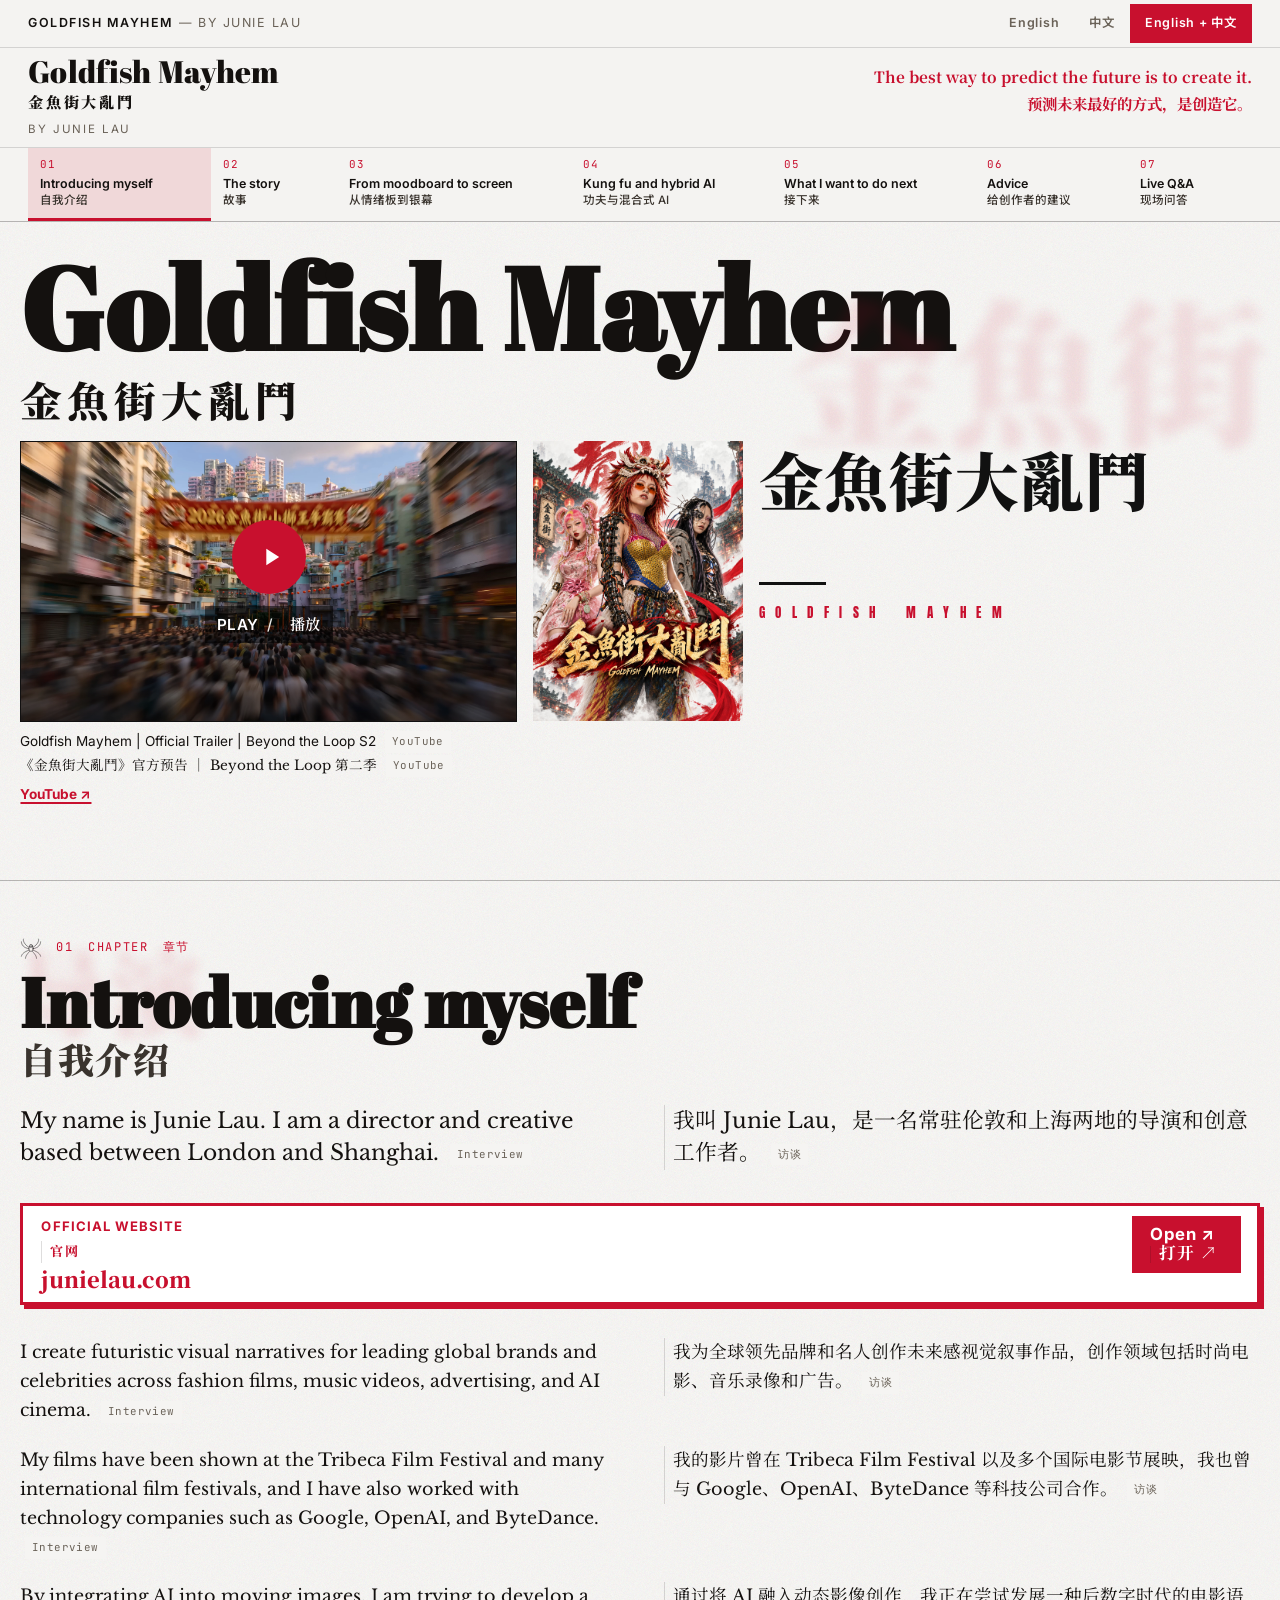
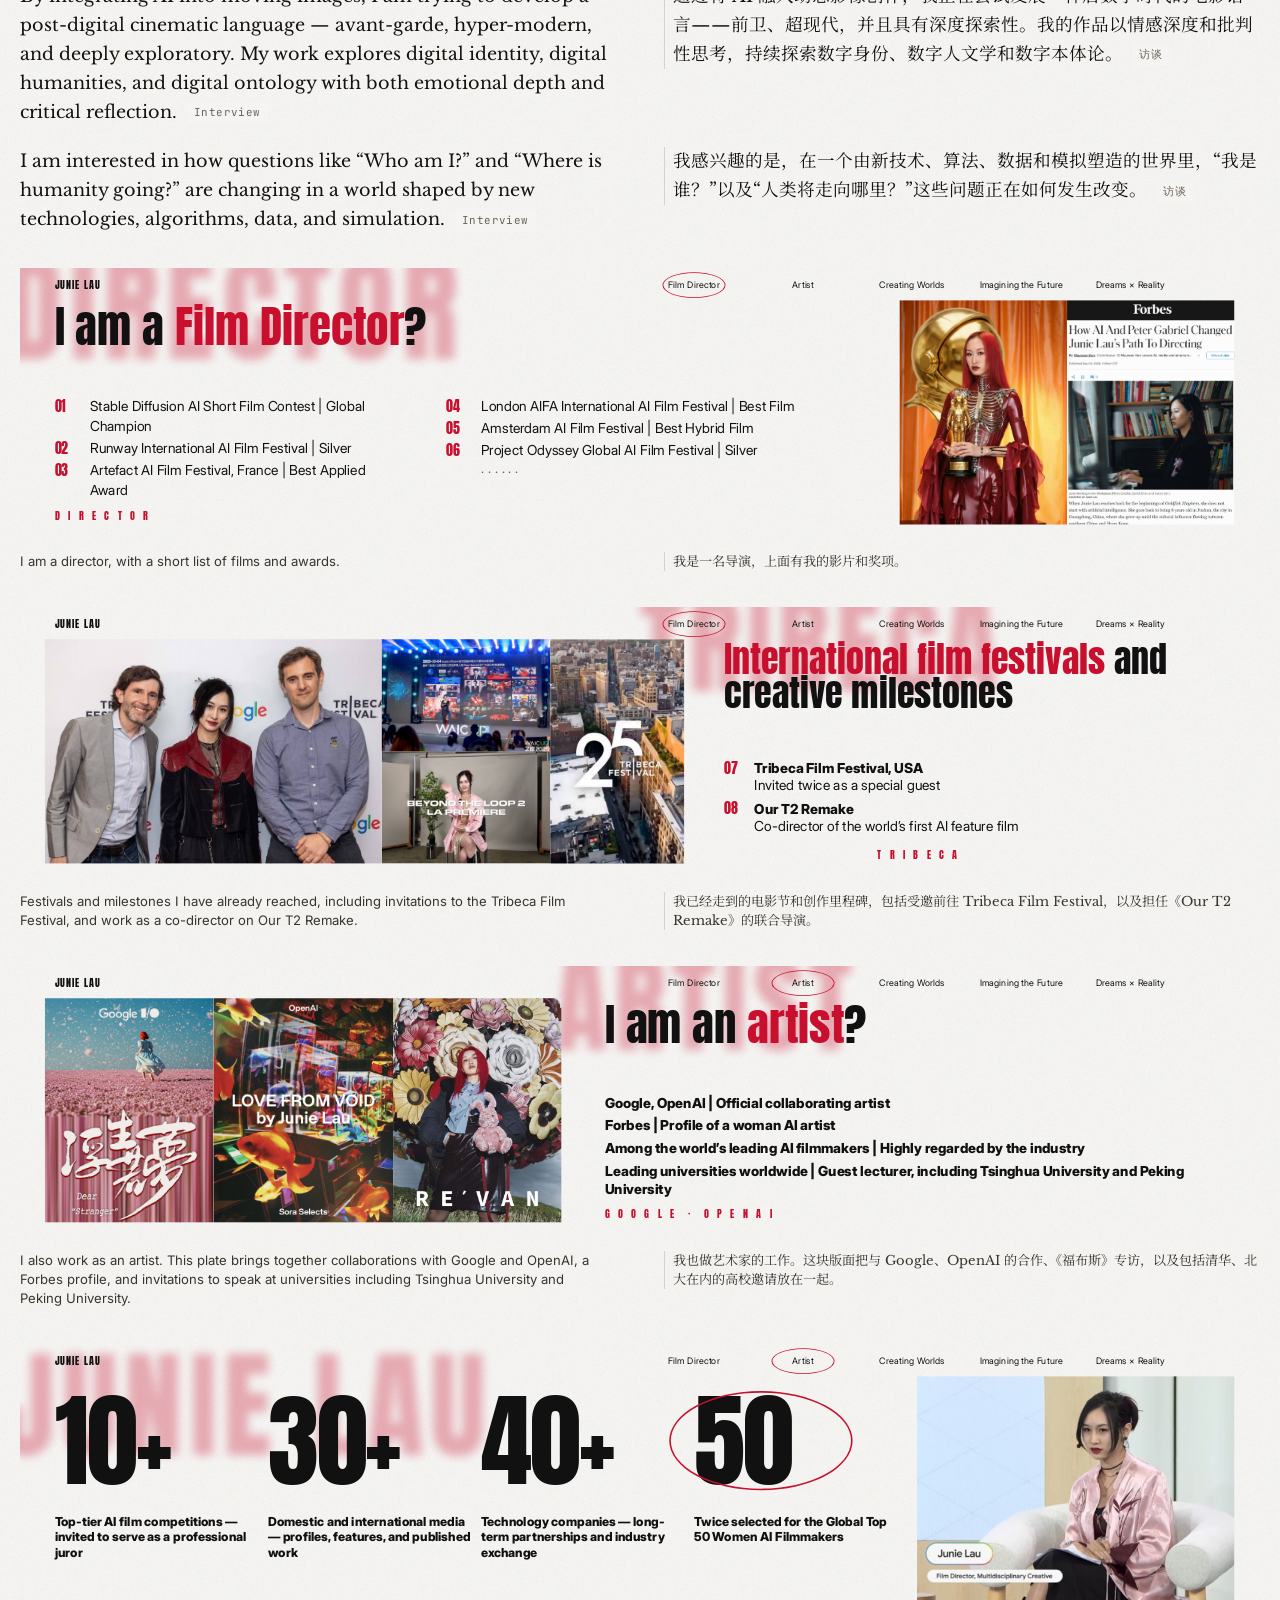
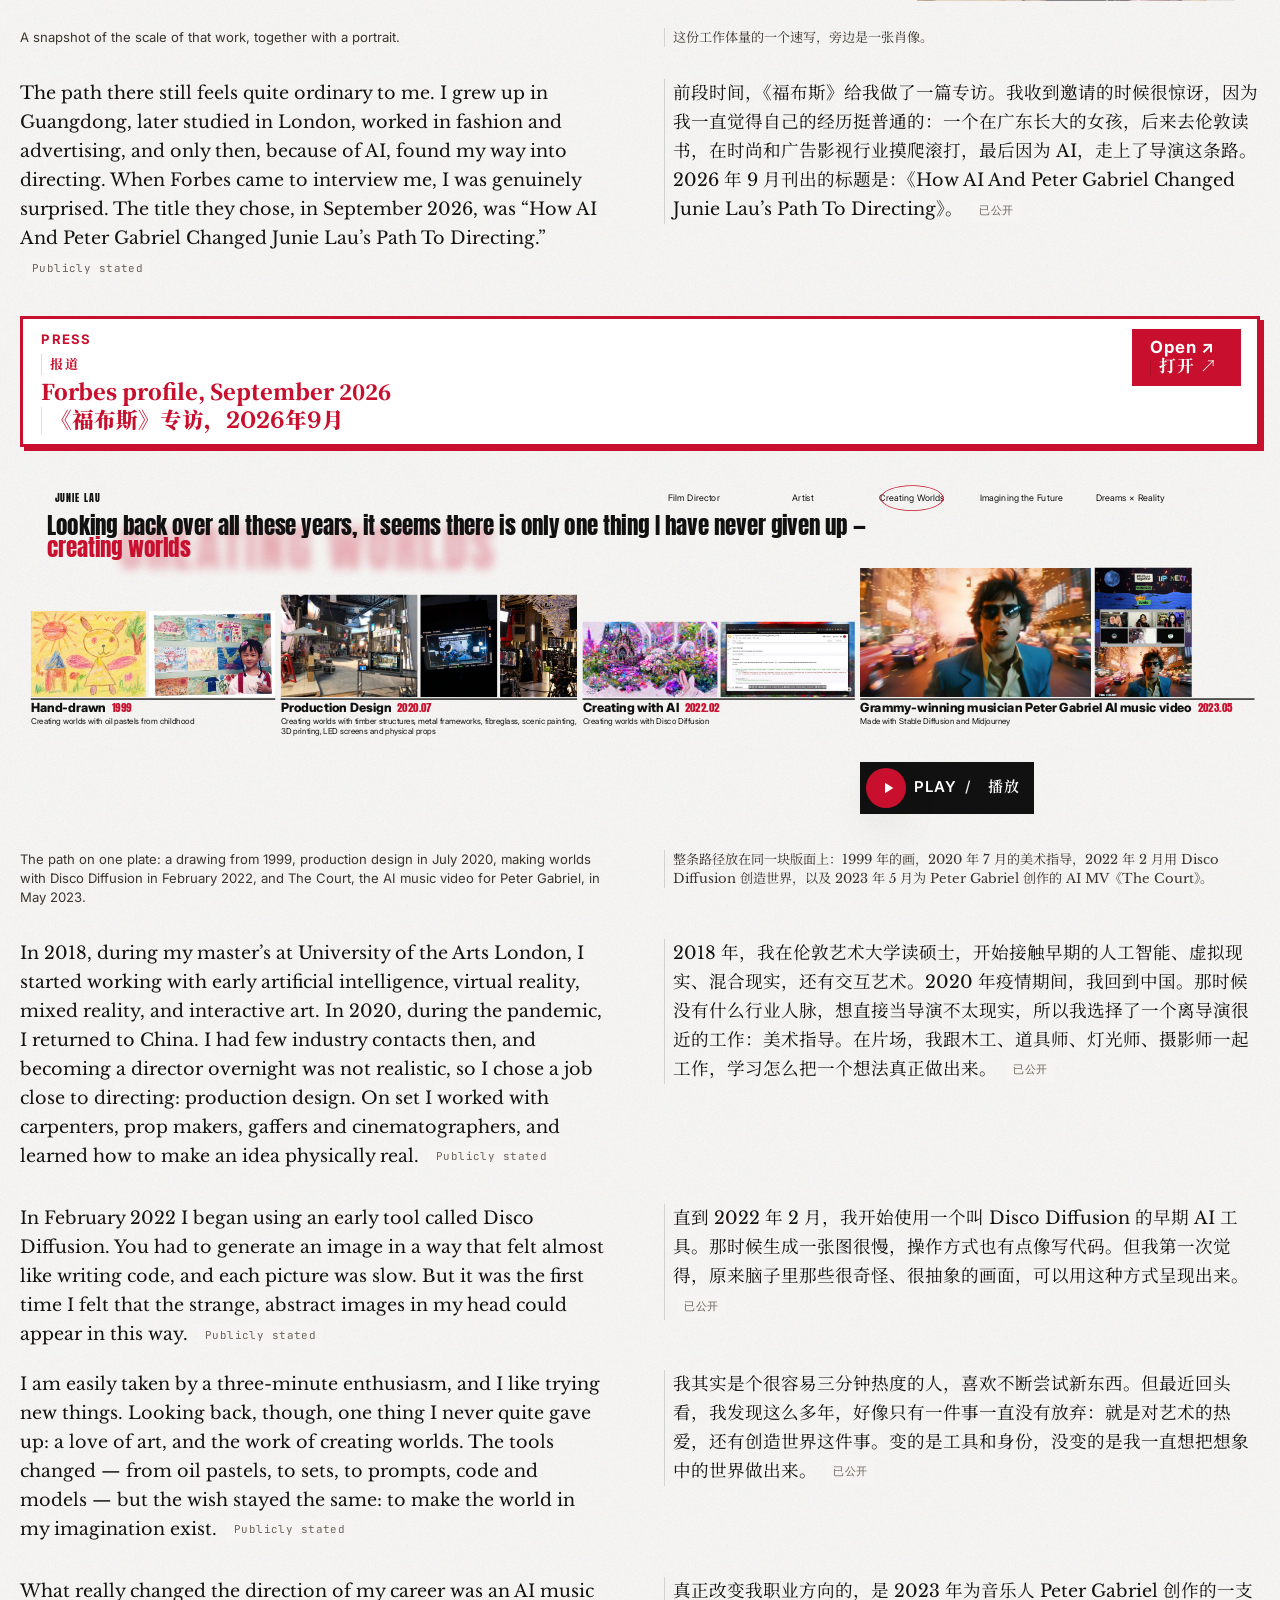
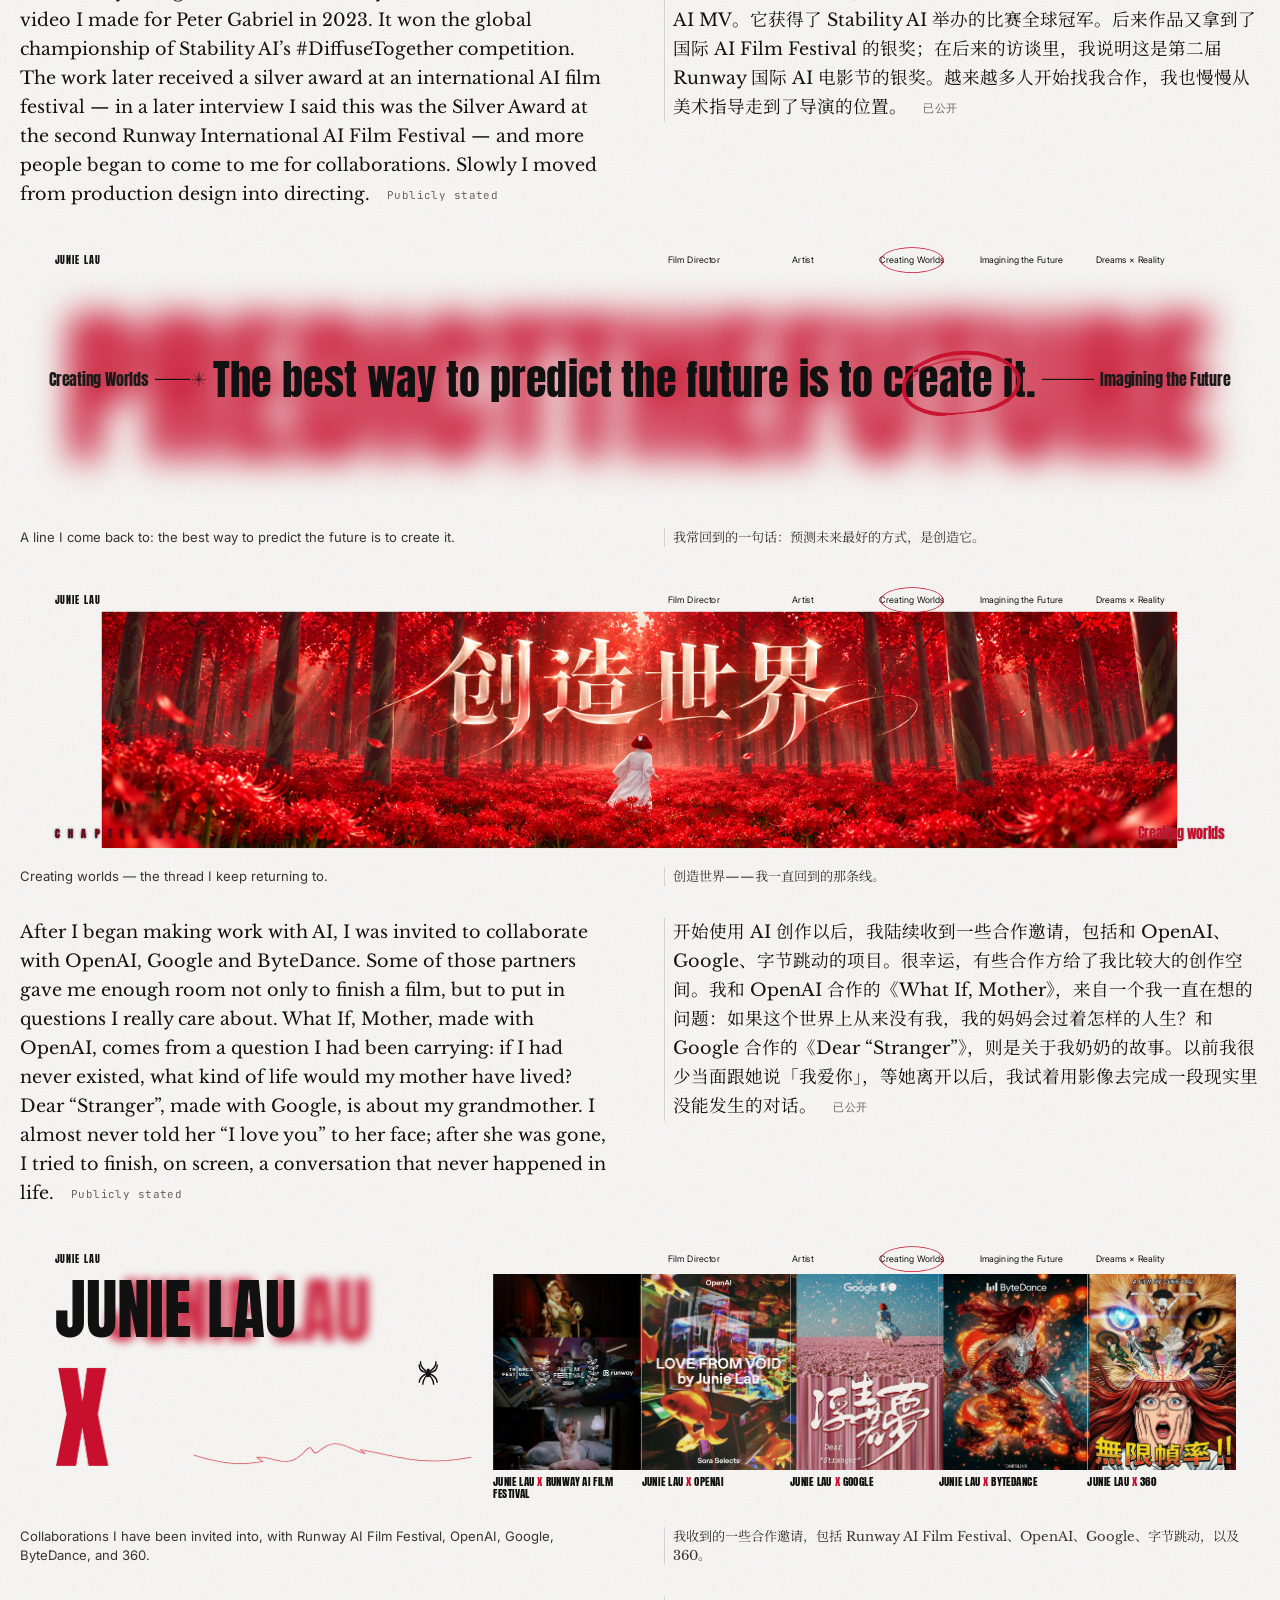
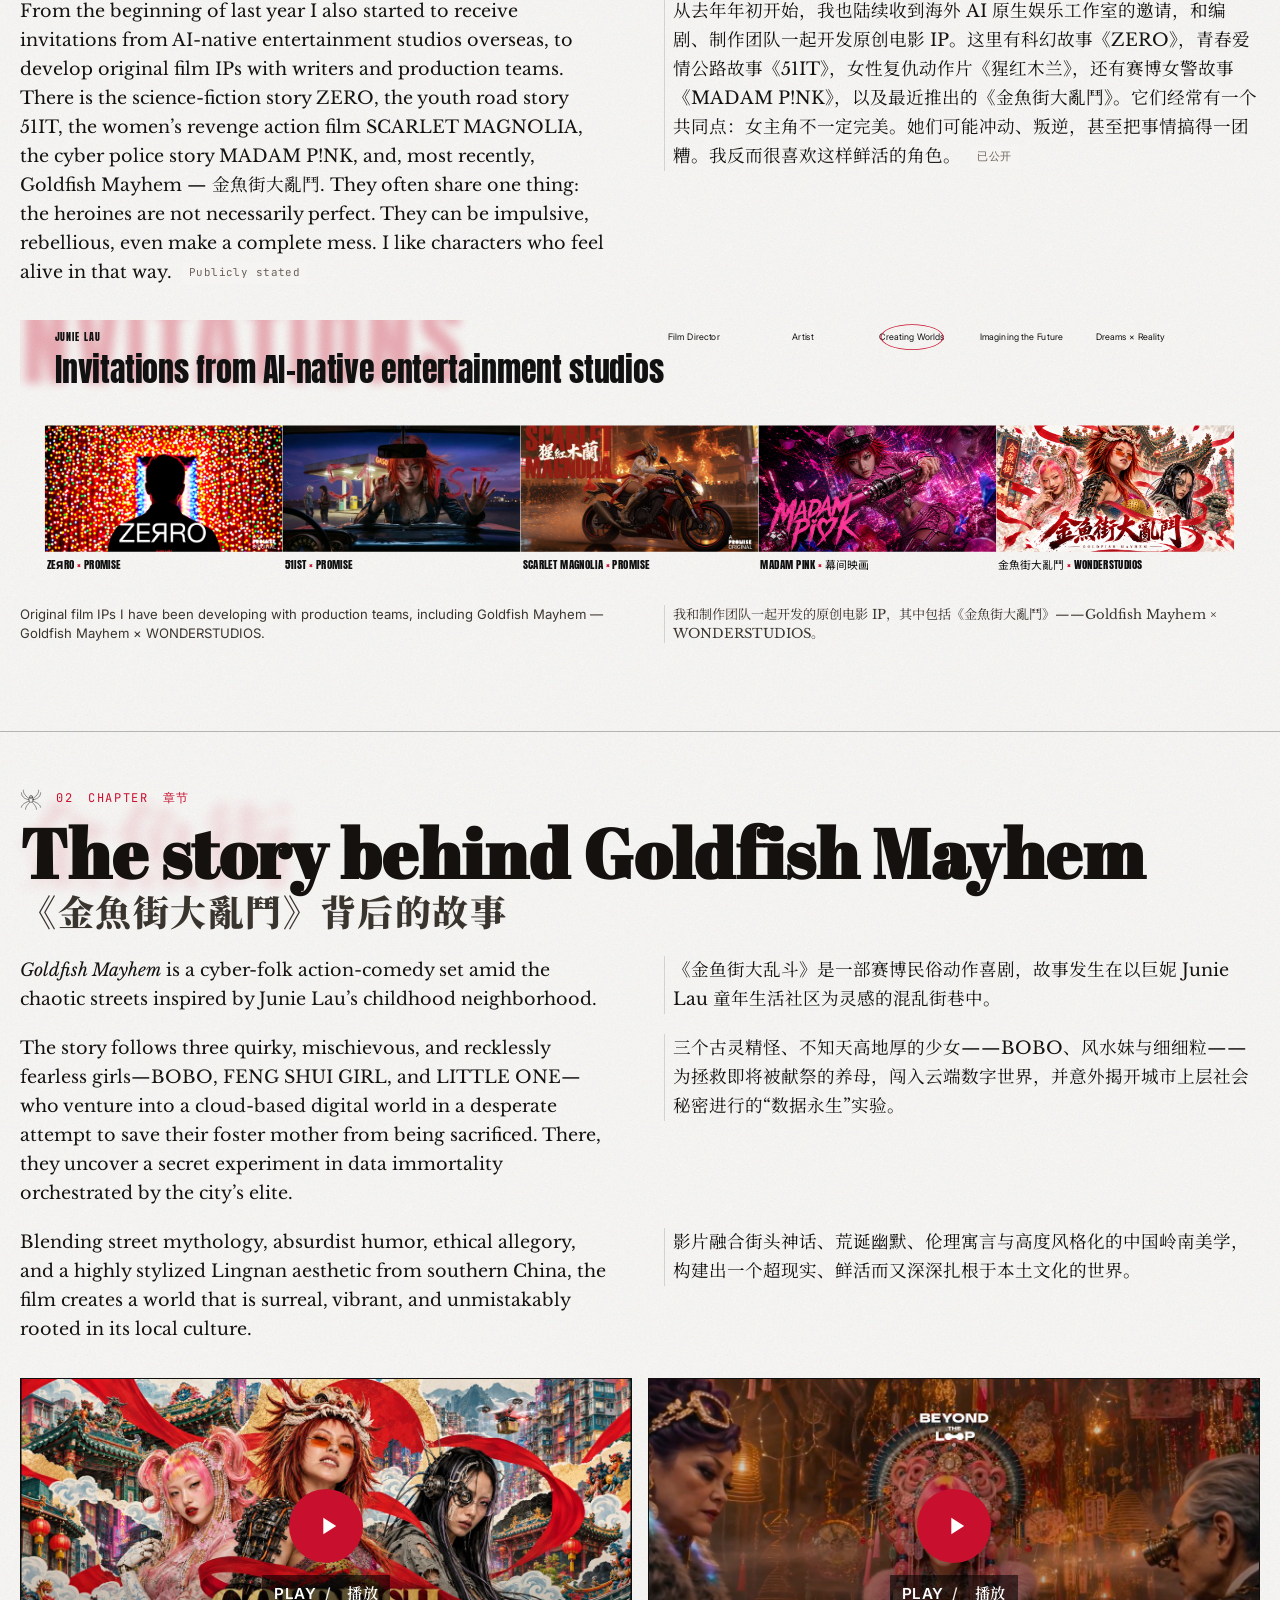
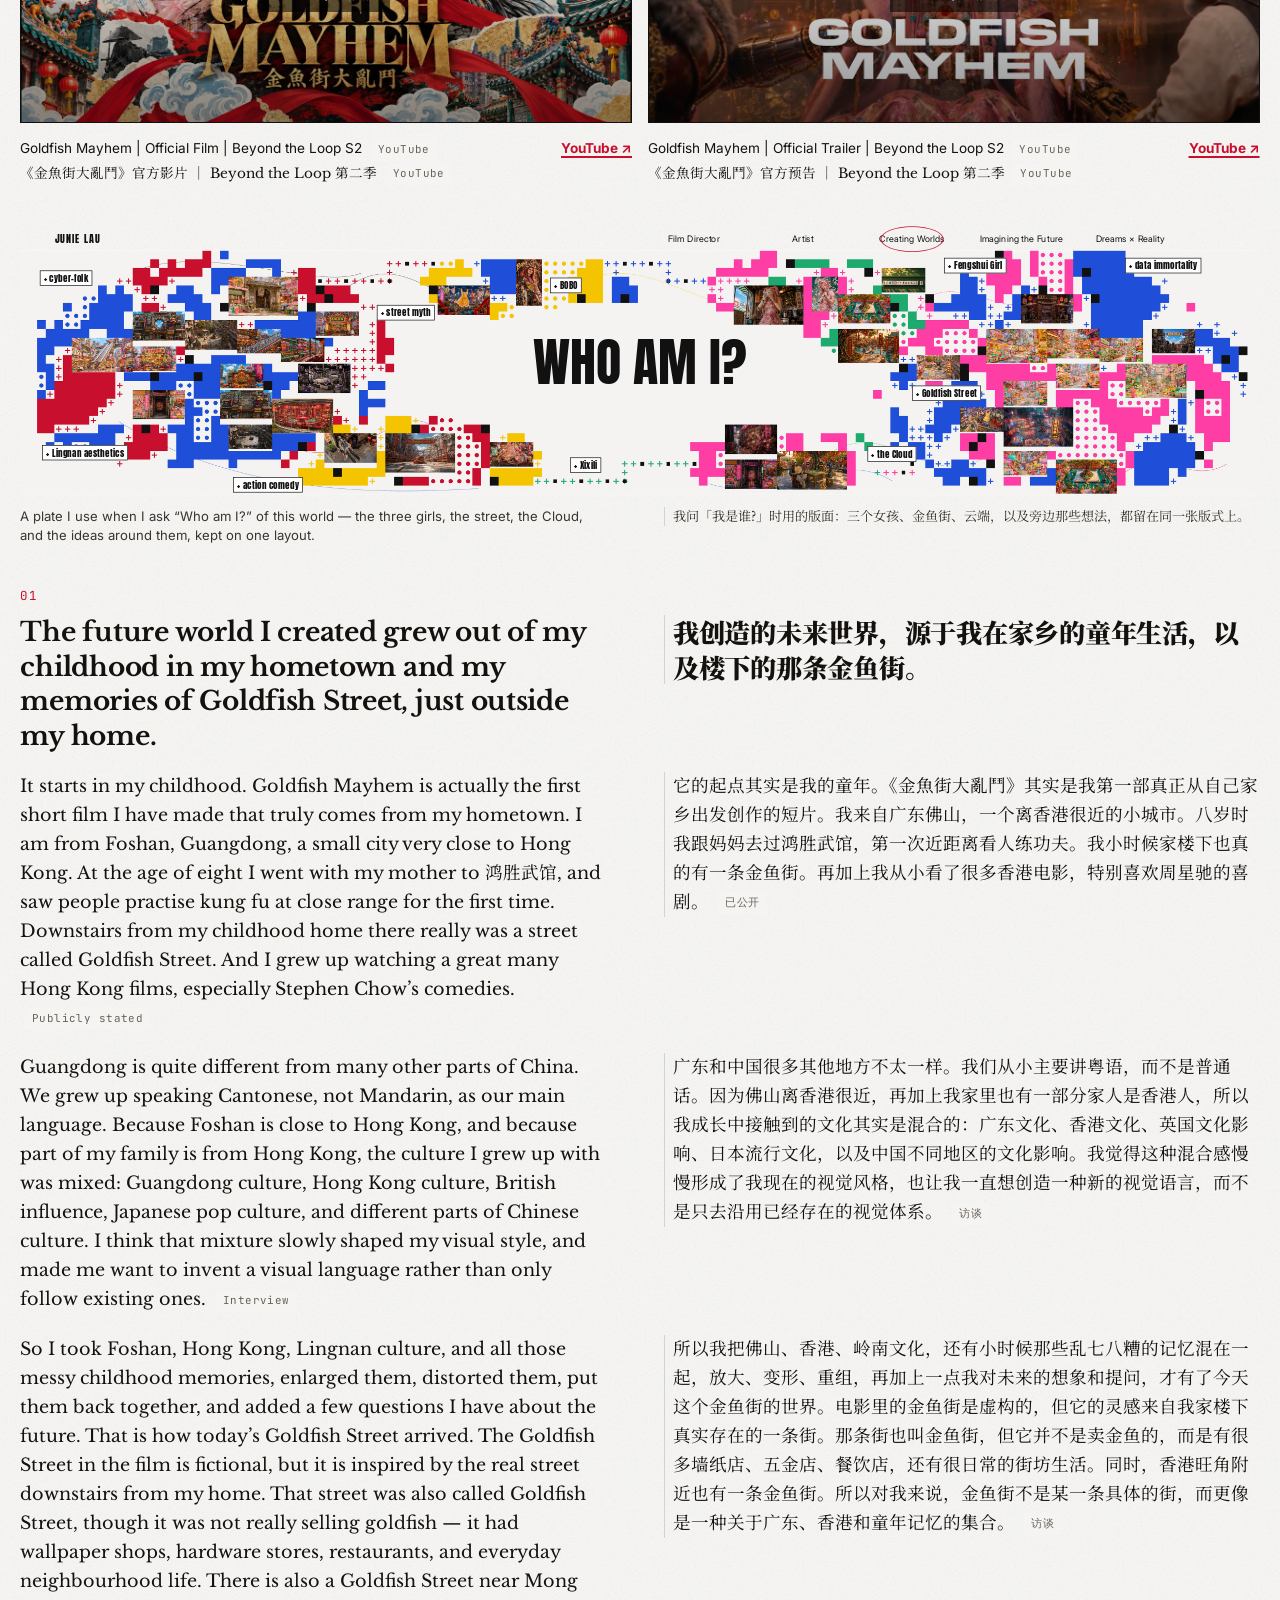
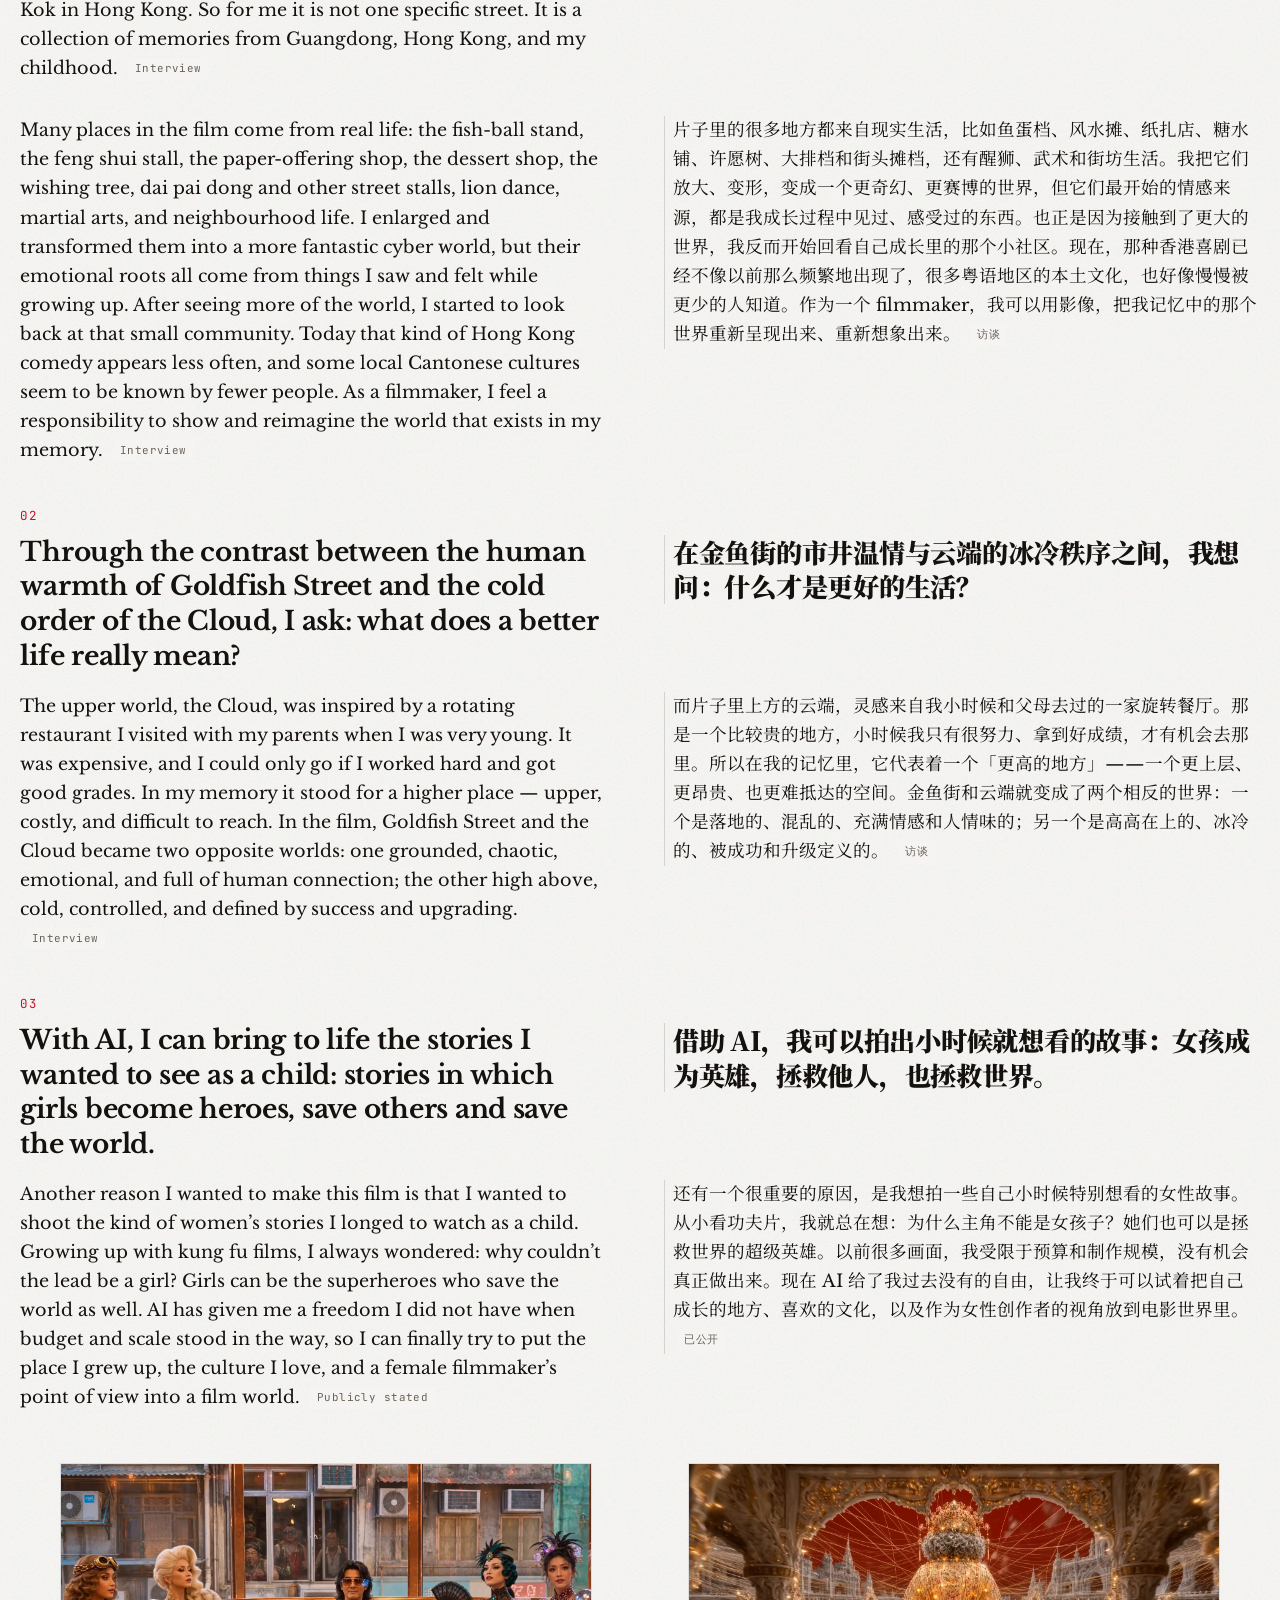
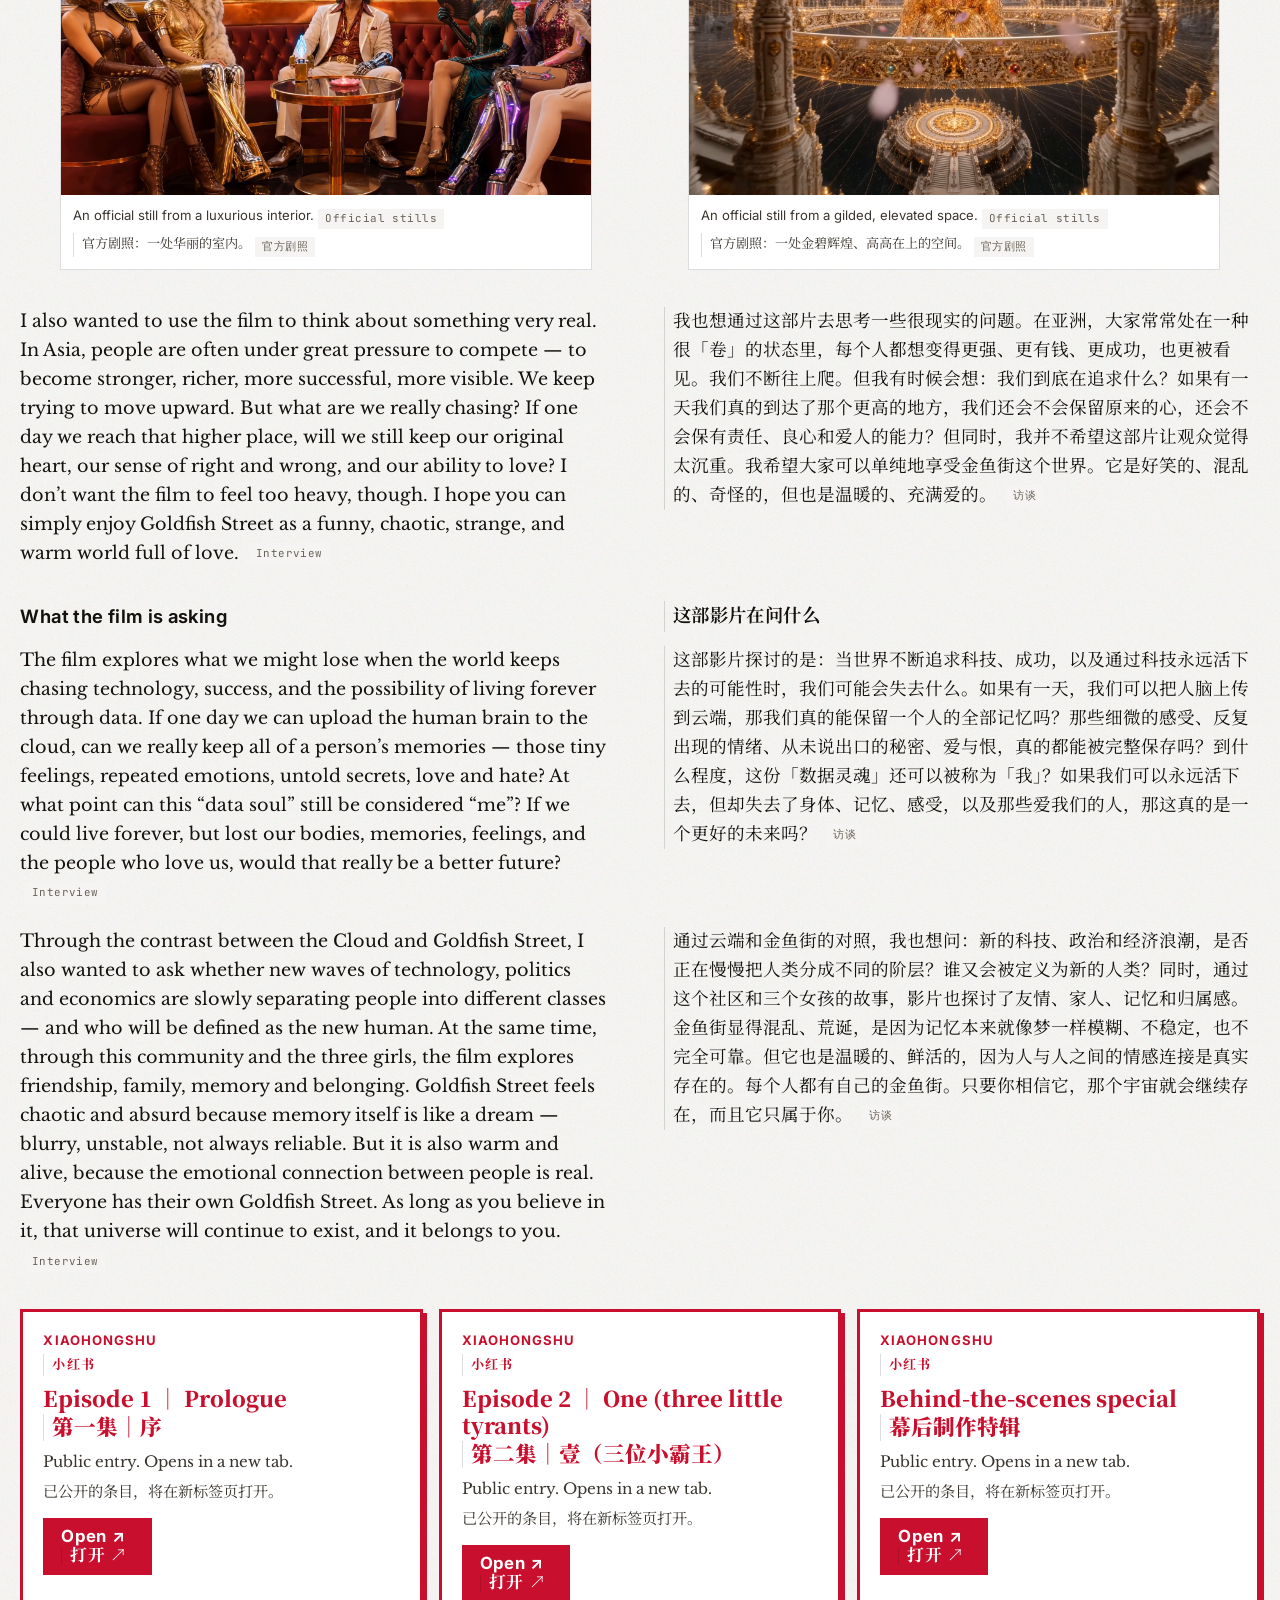
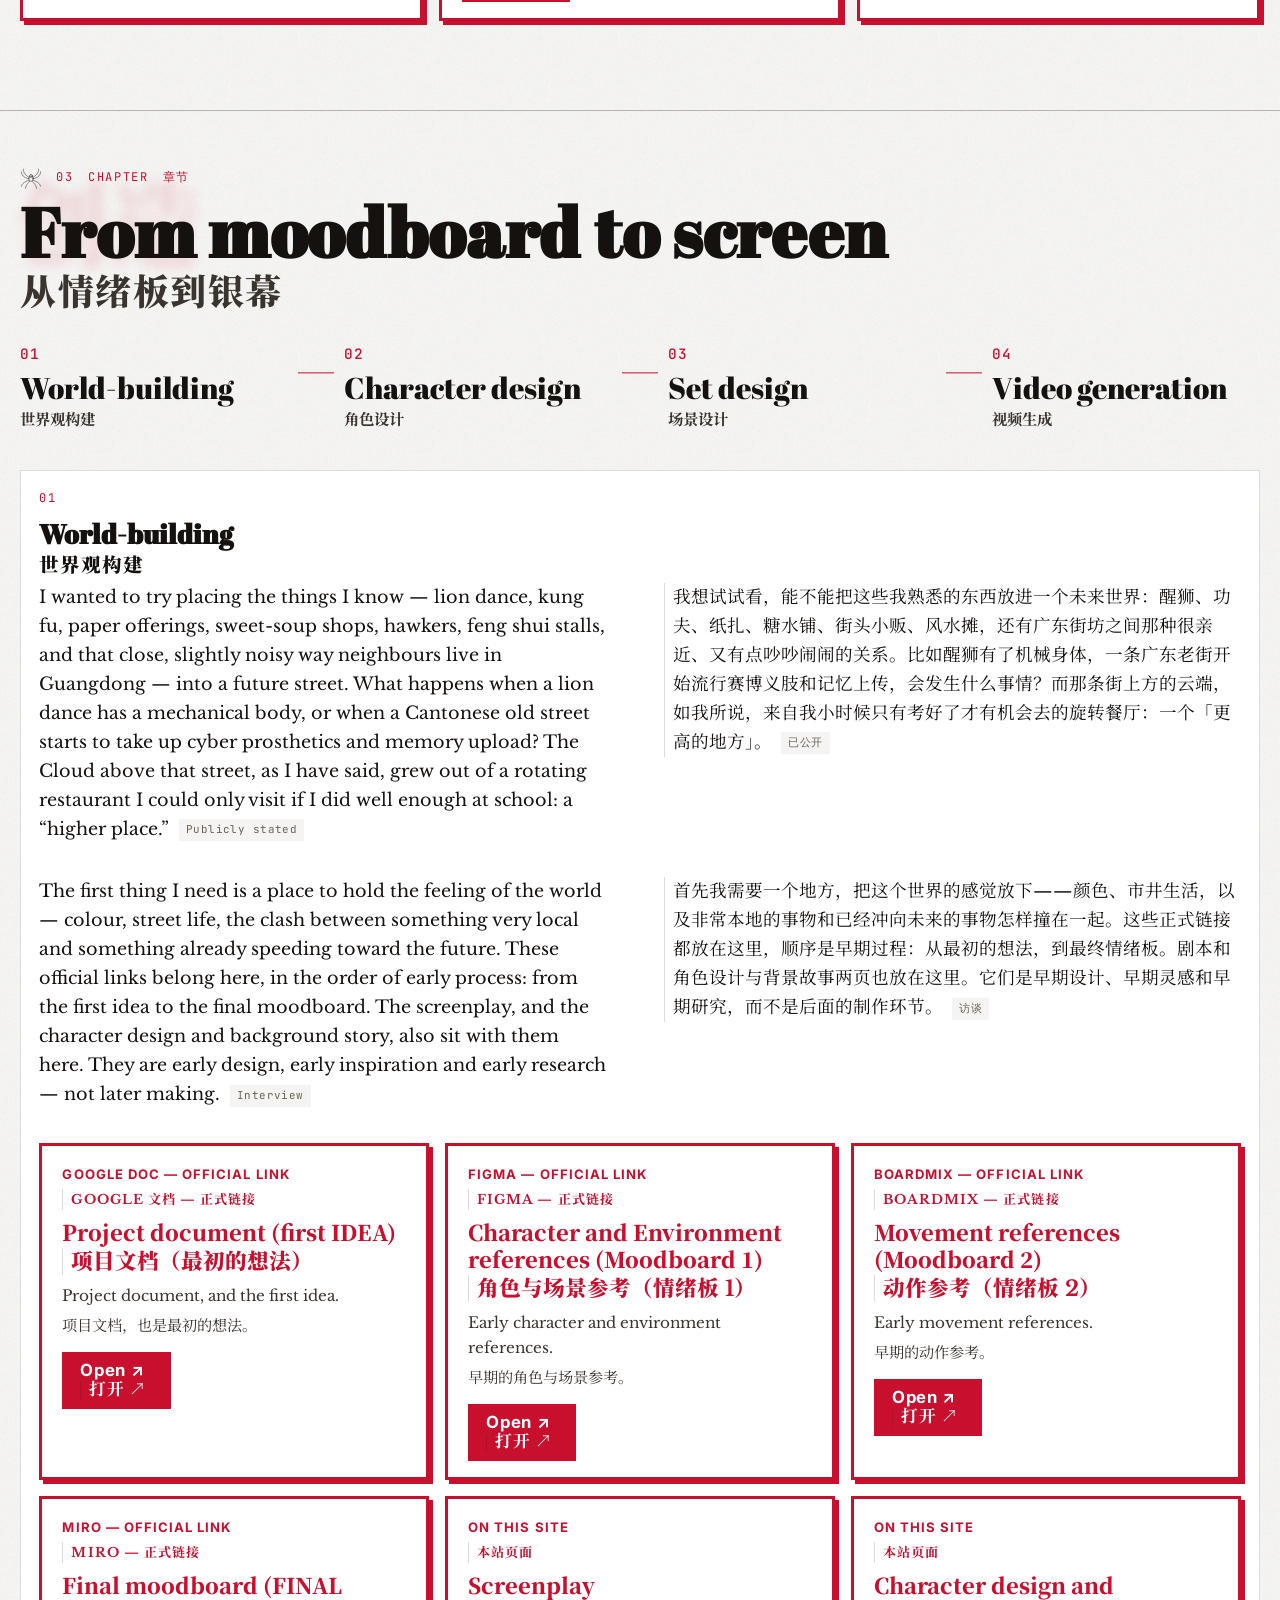
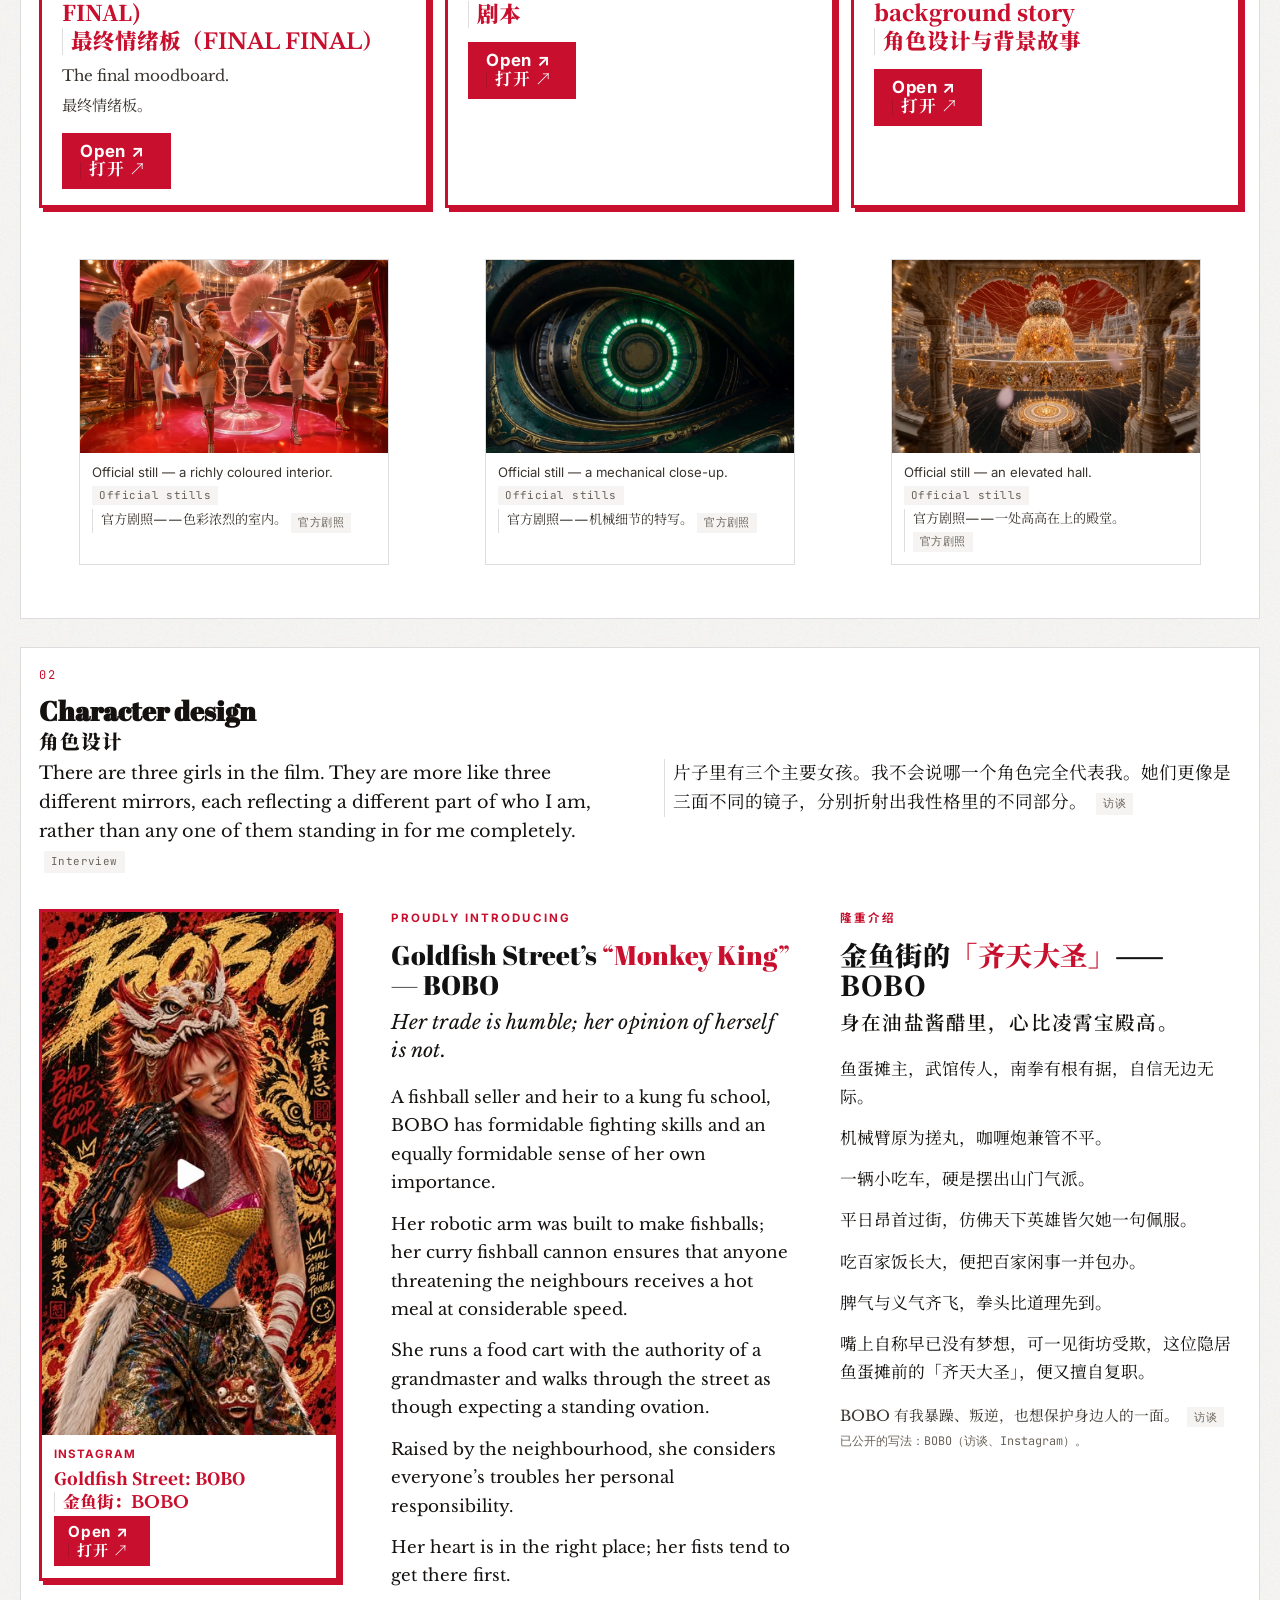
==== index.html @ 06c2b1a6 "Fix leftover character-sheet images that failed to display after the height cap. Co-authored-by: JUJ" ====
<!DOCTYPE html>
<html lang="en">
<head>
  <meta charset="utf-8">
  <meta name="viewport" content="width=device-width, initial-scale=1, viewport-fit=cover">
  <title>Goldfish Mayhem / 金魚街大亂鬥 — Junie Lau</title>
  <meta name="description" content="Junie Lau’s film Goldfish Mayhem / 金魚街大亂鬥 — introduction, story, making, and conversation.">
  <meta name="theme-color" content="#F4F3F1">
  <link rel="icon" href="data:image/svg+xml,%3Csvg xmlns='http://www.w3.org/2000/svg' viewBox='0 0 16 16'%3E%3Ccircle cx='8' cy='8' r='5' fill='%23C8102E'/%3E%3C/svg%3E">
  <link rel="preconnect" href="https://fonts.googleapis.com">
  <link rel="preconnect" href="https://fonts.gstatic.com" crossorigin>
  <link href="https://fonts.googleapis.com/css2?family=Abril+Fatface&family=Anton&family=Inter:wght@400;500;600;700;800;900&family=JetBrains+Mono:wght@400;500&family=Libre+Baskerville:ital,wght@0,400;0,700;1,400&family=Noto+Sans+SC:wght@400;500;700&family=Noto+Serif+SC:wght@400;600;700;900&display=swap" rel="stylesheet">
  <link rel="stylesheet" href="css/style.css?v=t647">
  <link rel="stylesheet" href="css/plates-06-07-09.css?v=t647">
</head>
<body data-lang="both">
  <a class="skip" href="#main">Skip to content / 跳到正文</a>
  <header class="top">
    <div class="langbar">
      <div class="credit"><b>Goldfish Mayhem</b> — by Junie Lau</div>
      <div class="lang-switch" role="toolbar" aria-label="Language / 语言"></div>
    </div>
    <div class="masthead">
      <a class="brand" href="#top">
        <span class="en-title">Goldfish Mayhem</span>
        <span class="zh-title zh">金魚街大亂鬥</span>
        <span class="by">by Junie Lau</span>
      </a>
      <div class="motto-mini"><span class="en"></span><span class="zh"></span></div>
    </div>
    <nav class="toc" aria-label="Chapters"></nav>
  </header>
  <main id="main"></main>
  <p class="foot-credit" id="foot-credit"></p>
  <div class="lb" aria-hidden="true" role="dialog" aria-label="Image viewer">
    <button class="x" type="button">Close ×</button>
    <button class="navbtn prev" type="button" aria-label="Previous">‹</button>
    <img alt="">
    <button class="navbtn next" type="button" aria-label="Next">›</button>
    <div class="cap"></div>
  </div>
  <script src="js/content.js?v=t647"></script>
  <script src="js/app.js?v=t647"></script>
</body>
</html>
---- css/style.css ----
/* Goldfish Mayhem livestream site — paper field, red #C8102E, Abril Fatface / Noto Serif SC / Libre Baskerville */
:root {
  --paper: #F4F3F1;
  --paper-2: #F5F4F2;
  --ink: #14110F;
  --ink-soft: #3A342E;
  --muted: #6A6258;
  --line: rgba(20, 17, 15, 0.14);
  --line-strong: rgba(20, 17, 15, 0.28);
  --red: #C8102E;
  --red-soft: rgba(200, 16, 46, 0.12);
  --cream-card: #FFFFFF;
  --display: "Abril Fatface", "Noto Serif SC", "Songti SC", serif;
  --serif: "Libre Baskerville", "Noto Serif SC", "Songti SC", Georgia, serif;
  --zh-display: "Noto Serif SC", "Songti SC", serif;
  --mono: "JetBrains Mono", ui-monospace, Menlo, monospace;
  --sans: Inter, "Noto Sans SC", system-ui, sans-serif;
  --display-plate: Anton, "Noto Serif SC", "Songti SC", sans-serif;
  --pad: clamp(16px, 2.2vw, 40px);
  --plate-gutter: clamp(16px, 1.6vw, 32px);
  --max: 1800px;
  --header-lang: 48px;
  --header-mast: 64px;
  --header-toc: 58px;
  --header: calc(var(--header-lang) + var(--header-mast) + var(--header-toc));
  --shadow: 0 18px 40px rgba(20, 17, 15, 0.08);
}

*, *::before, *::after { box-sizing: border-box; }
html { scroll-behavior: smooth; }
html, body { margin: 0; padding: 0; }
body {
  background-color: var(--paper);
  background-image: url("../assets/deco/paper-grain.png");
  background-size: 320px 320px;
  background-repeat: repeat;
  color: var(--ink);
  font-family: var(--serif);
  font-size: 1.15rem;
  line-height: 1.65;
  -webkit-font-smoothing: antialiased;
  text-rendering: optimizeLegibility;
}
img { max-width: 100%; height: auto; display: block; }
button, a { font: inherit; }
button { background: none; border: 0; color: inherit; cursor: pointer; }
a { color: inherit; }
a:hover { color: var(--red); }
:focus-visible { outline: 2px solid var(--red); outline-offset: 3px; }

.skip {
  position: absolute; left: -999px; top: 0;
  background: var(--red); color: #fff; padding: 8px 14px; z-index: 200;
}
.skip:focus { left: 12px; top: 12px; }

/* -------- header -------- */
.top {
  position: sticky; top: 0; z-index: 80;
  background: rgba(244, 243, 241, 0.96);
  backdrop-filter: saturate(1.1) blur(8px);
  border-bottom: 1px solid var(--line-strong);
}
.langbar {
  display: flex; align-items: center; justify-content: space-between;
  gap: 16px; min-height: var(--header-lang);
  padding: 0 var(--pad);
  border-bottom: 1px solid var(--line);
  font-family: var(--sans);
  font-size: 0.78rem;
  letter-spacing: 0.08em;
  text-transform: uppercase;
}
.langbar .credit { color: var(--muted); letter-spacing: 0.12em; white-space: nowrap; }
.langbar .credit b { color: var(--ink); font-weight: 600; }
.lang-switch { display: flex; gap: 0; }
.lang-switch button {
  font-family: var(--sans);
  font-size: 0.78rem;
  font-weight: 600;
  letter-spacing: 0.06em;
  text-transform: none;
  padding: 8px 14px;
  color: var(--muted);
  border: 1px solid transparent;
}
.lang-switch button[aria-pressed="true"] {
  color: #fff;
  background: var(--red);
  border-color: var(--red);
}
.masthead {
  display: flex; align-items: baseline; justify-content: space-between;
  gap: 20px; min-height: var(--header-mast);
  padding: 8px var(--pad);
}
.brand { display: flex; flex-direction: column; gap: 2px; text-decoration: none; }
.brand .en-title {
  font-family: var(--display);
  font-size: clamp(1.5rem, 2.4vw, 2.15rem);
  line-height: 1; letter-spacing: 0.01em;
}
.brand .zh-title {
  font-family: var(--zh-display); font-weight: 900;
  font-size: 0.95rem; letter-spacing: 0.18em;
}
.brand .by { font-family: var(--sans); font-size: 0.72rem; letter-spacing: 0.16em; text-transform: uppercase; color: var(--muted); margin-top: 4px; }
.motto-mini {
  font-family: var(--zh-display); font-weight: 700;
  font-size: clamp(0.85rem, 1.2vw, 1.05rem);
  color: var(--red);
  text-align: right;
  max-width: 42%;
}
.toc {
  display: flex; gap: 0; overflow-x: auto;
  min-height: var(--header-toc);
  padding: 0 var(--pad);
  border-top: 1px solid var(--line);
  scrollbar-width: thin;
}
.toc a {
  flex: 1 0 auto;
  display: flex; flex-direction: column; justify-content: center;
  gap: 2px;
  padding: 8px 12px 10px;
  text-decoration: none;
  border-bottom: 3px solid transparent;
  min-width: 7.5rem;
}
.toc a .num {
  font-family: var(--mono); font-size: 0.68rem; color: var(--red);
  letter-spacing: 0.08em;
}
.toc a .lab {
  font-family: var(--sans); font-size: 0.78rem; font-weight: 600;
  line-height: 1.25; white-space: nowrap;
}
.toc a:hover { background: var(--red-soft); }
.toc a.is-current {
  border-bottom-color: var(--red);
  background: var(--red-soft);
}
[data-lang="en"] .zh, [data-lang="zh"] .en { display: none !important; }
[data-lang="both"] .masthead .brand .zh-title { display: block; }
[data-lang="both"] .toc a .lab.zh { display: block; font-weight: 500; color: var(--ink-soft); font-size: 0.72rem; white-space: normal; }

/* -------- layout -------- */
main { padding: 0 0 16px; }
.hero, .chapter, .sources-wrap, .end-band {
  width: 100%;
  max-width: none;
  margin: 0;
  padding: 56px var(--plate-gutter);
  box-sizing: border-box;
}
.hero > .hero-title,
.hero > .hero-lead,
.hero > .hero-note,
.hero > .pair,
.hero > .mod:not(.plate-stack),
.chapter > .chapter-kicker,
.chapter > .chapter-title,
.chapter > .mod:not(.plate-stack),
.chapter > .chap-nav,
.sources-wrap > *,
.end-band > * {
  width: min(var(--max), 100%);
  margin-left: auto;
  margin-right: auto;
}
.chapter { border-top: 1px solid var(--line-strong); position: relative; }
.chapter-kicker {
  display: flex; align-items: center; gap: 14px;
  font-family: var(--mono); font-size: 0.75rem; letter-spacing: 0.14em;
  text-transform: uppercase; color: var(--red); margin-bottom: 10px;
}
.chapter-kicker .spider { width: 22px; height: 22px; }
.chapter-title {
  position: relative;
  font-family: var(--display);
  font-size: clamp(2.2rem, 5.4vw, 4.4rem);
  line-height: 0.95;
  letter-spacing: 0.01em;
  margin: 0 0 28px;
  max-width: 18ch;
}
[data-lang="zh"] .chapter-title,
[data-lang="both"] .chapter-title .zh {
  font-family: var(--zh-display); font-weight: 900;
}
[data-lang="both"] .chapter-title {
  display: flex; flex-direction: column; gap: 8px; max-width: none;
}
[data-lang="both"] .chapter-title .zh {
  font-size: 0.52em; letter-spacing: 0.04em; color: var(--ink-soft);
}
.ghost {
  position: absolute; left: -0.06em; top: -0.25em;
  font-family: var(--zh-display); font-weight: 900;
  font-size: 1.35em; color: var(--red);
  opacity: 0.12; filter: blur(6px);
  pointer-events: none; user-select: none;
  white-space: nowrap; z-index: 0;
}
.chapter-title .t { position: relative; z-index: 1; }

.lede { font-size: clamp(1.2rem, 1.7vw, 1.5rem); line-height: 1.5; margin: 0 0 1.4em; }
.para { margin: 0 0 1.15em; }
.para:last-child { margin-bottom: 0; }

/* bilingual modules */
.mod { margin: 0 0 2.1rem; }
[data-lang="both"] .pair {
  display: grid;
  grid-template-columns: 1fr 1fr;
  gap: 28px 48px;
  align-items: start;
}
[data-lang="both"] .pair .en { padding-right: 8px; }
[data-lang="both"] .pair .zh {
  padding-left: 8px;
  border-left: 1px solid var(--line);
  font-family: var(--serif);
}
@media (max-width: 1099px) {
  [data-lang="both"] .pair { grid-template-columns: 1fr; gap: 10px; }
  [data-lang="both"] .pair .zh { padding-left: 0; border-left: 0; padding-top: 6px; }
}

.src {
  display: inline-block;
  font-family: var(--mono);
  font-size: 0.68rem;
  letter-spacing: 0.04em;
  color: var(--muted);
  background: var(--paper-2);
  padding: 2px 7px;
  margin: 0 0 0 0.4em;
  vertical-align: middle;
  white-space: nowrap;
}

/* callouts */
.callout {
  border: 1px solid var(--line-strong);
  background: var(--cream-card);
  padding: 16px 18px;
  margin: 0 0 1.6rem;
}
.callout.gap { border-left: 4px solid var(--muted); }
.callout.editorial { border-left: 4px solid #8A7040; }
.callout.conflict { border-left: 4px solid var(--red); }
.callout.idea { border-left: 4px solid var(--red); }
.callout .k {
  font-family: var(--mono); font-size: 0.72rem; letter-spacing: 0.1em;
  text-transform: uppercase; color: var(--red); margin-bottom: 6px;
}
.callout p { margin: 0 0 0.6em; }
.callout p:last-child { margin: 0; }

/* media */
.media-grid, .still-grid, .link-grid, .video-grid, .name-grid, .tip-grid {
  display: grid; gap: 16px; margin: 0 0 1.2rem;
}
.media-grid.cols-2, .still-grid, .video-grid { grid-template-columns: repeat(auto-fit, minmax(260px, 1fr)); }
.media-grid.cols-3 { grid-template-columns: repeat(auto-fit, minmax(200px, 1fr)); }
.media-grid.cols-4 { grid-template-columns: repeat(auto-fit, minmax(160px, 1fr)); }
.media-grid.hero-pair { grid-template-columns: 1.15fr 0.85fr; }
@media (max-width: 800px) {
  .media-grid.hero-pair { grid-template-columns: 1fr; }
}

.fig {
  background: var(--cream-card);
  border: 1px solid var(--line);
  cursor: zoom-in;
}
.fig img { width: 100%; aspect-ratio: 16/10; object-fit: cover; background: #ddd; }
.fig.portrait img { aspect-ratio: 3/4; object-fit: cover; }
.fig.contain img { object-fit: contain; background: #111; aspect-ratio: 16/10; }
.fig.natural img {
  width: 100%;
  height: auto;
  aspect-ratio: auto;
  object-fit: contain;
  object-position: center center;
  background: var(--cream-card);
}
.fig.modest {
  width: 64%;
  max-width: 64%;
  margin-left: auto;
  margin-right: auto;
  justify-self: center;
}
.fig.height-sheet {
  width: 100%;
  max-width: 1320px;
  margin-left: auto;
  margin-right: auto;
}
.media-grid.cols-1 { grid-template-columns: 1fr; }
.fig figcaption {
  font-family: var(--sans);
  font-size: 0.82rem;
  line-height: 1.45;
  color: var(--ink-soft);
  padding: 10px 12px 12px;
}
.fig figcaption .src { margin-left: 0; display: inline-block; margin-top: 4px; }

/* video click-to-play */
.player {
  position: relative;
  background: #111;
  border: 1px solid var(--line-strong);
  margin: 0 0 0.4rem;
}
.player img { width: 100%; aspect-ratio: 16/9; object-fit: cover; display: block; }
.player iframe { width: 100%; aspect-ratio: 16/9; display: block; border: 0; background: #000; }
.playbtn {
  position: absolute; inset: 0;
  display: flex; flex-direction: column; align-items: center; justify-content: center;
  gap: 12px;
  background: linear-gradient(180deg, transparent 40%, rgba(0,0,0,0.45));
  color: #fff;
  text-decoration: none;
}
.playbtn:hover { color: #fff; }
.playbtn .tri {
  width: 74px; height: 74px; border-radius: 50%;
  background: var(--red); color: #fff;
  display: grid; place-items: center;
  box-shadow: var(--shadow);
}
.playbtn .tri svg { width: 28px; height: 28px; margin-left: 4px; fill: #fff; }
.playbtn .plab {
  font-family: var(--sans); font-weight: 600; font-size: 0.95rem;
  letter-spacing: 0.04em; text-transform: uppercase;
  background: rgba(0,0,0,0.55); padding: 6px 12px;
}
.player-meta {
  display: flex; justify-content: space-between; gap: 12px; flex-wrap: wrap;
  font-family: var(--sans); font-size: 0.85rem;
  padding: 8px 0 18px;
}
.player-meta a { color: var(--red); font-weight: 600; text-decoration: none; }
.player-meta a:hover { text-decoration: underline; }

[data-lang="both"] .playbtn .plab .pair {
  display: flex;
  flex-direction: row;
  gap: 8px;
  align-items: baseline;
  grid-template-columns: none;
}
[data-lang="both"] .playbtn .plab .pair .zh {
  border: 0;
  padding: 0;
}
[data-lang="both"] .playbtn .plab .en::after {
  content: "/";
  margin-left: 8px;
  font-weight: 500;
  opacity: 0.9;
}

/* Narrow video captions: stack EN above ZH so titles do not collide */
[data-lang="both"] .player-meta .pair {
  display: flex;
  flex-direction: column;
  gap: 2px;
  grid-template-columns: none;
}
[data-lang="both"] .player-meta .pair .zh {
  border-left: 0;
  padding-left: 0;
}
.hero-trailer .player-meta {
  flex-direction: column;
  align-items: flex-start;
  gap: 6px;
}


/* links — high-contrast, livestream-clickable */
.link-card {
  display: flex;
  flex-direction: column;
  border: 3px solid var(--red);
  background: #fff;
  padding: 18px 20px 16px;
  text-decoration: none;
  min-height: 100%;
  box-shadow: 4px 4px 0 var(--red);
  color: var(--ink);
}
.link-card:hover,
.link-card:focus-visible {
  background: var(--red);
  color: #fff;
  outline: none;
}
.link-card .k {
  font-family: var(--sans);
  font-weight: 700;
  font-size: 0.82rem;
  letter-spacing: 0.08em;
  text-transform: uppercase;
  color: var(--red);
  margin-bottom: 8px;
}
.link-card .t {
  font-family: var(--zh-display);
  font-weight: 900;
  font-size: 1.35rem;
  line-height: 1.25;
  color: var(--red);
}
.link-card .d { font-size: 0.95rem; color: var(--ink-soft); margin-top: 8px; }
.link-card .go {
  display: inline-flex;
  align-self: flex-start;
  margin-top: 14px;
  background: var(--red);
  color: #fff;
  font-family: var(--sans);
  font-weight: 700;
  font-size: 1.05rem;
  letter-spacing: 0.04em;
  padding: 10px 18px;
  line-height: 1;
}
[data-lang="both"] .link-card .go .pair {
  display: flex;
  flex-direction: row;
  gap: 10px;
  align-items: baseline;
  grid-template-columns: none;
}
.link-card:hover .k,
.link-card:hover .t,
.link-card:focus-visible .k,
.link-card:focus-visible .t { color: #fff; }
.link-card:hover .d,
.link-card:focus-visible .d { color: rgba(255,255,255,0.88); }
.link-card:hover .go,
.link-card:focus-visible .go {
  background: #fff;
  color: var(--red);
}
.player-meta a,
.sources-wrap a[href^="http"] {
  color: var(--red);
  font-weight: 700;
  text-decoration: underline;
  text-underline-offset: 3px;
  text-decoration-thickness: 2px;
}
.link-grid { grid-template-columns: repeat(auto-fit, minmax(260px, 1fr)); }
.link-grid.solo {
  width: 100%;
  max-width: none;
  grid-template-columns: minmax(0, 1fr);
}
.link-grid.solo .link-card {
  flex-direction: row;
  align-items: center;
  justify-content: space-between;
  gap: 20px;
  padding: 10px 16px 10px 18px;
  min-height: 0;
}
.link-grid.solo .link-card .link-card-copy { min-width: 0; }
.link-grid.solo .link-card .k { margin-bottom: 2px; }
.link-grid.solo .link-card .d { margin-top: 2px; }
.link-grid.solo .link-card .go { margin-top: 0; flex: 0 0 auto; }

/* names / process / tips */
.name-card, .step, .tip, .live-slot {
  border: 1px solid var(--line);
  background: var(--cream-card);
  padding: 18px 18px 16px;
}
.name-grid { grid-template-columns: repeat(auto-fit, minmax(220px, 1fr)); }
.name-card h3, .step h3, .tip h3 {
  font-family: var(--display);
  font-size: 1.7rem; line-height: 1.1; margin: 0 0 8px;
}
[data-lang="zh"] .name-card h3,
[data-lang="both"] .name-card h3 .zh,
[data-lang="zh"] .step h3,
[data-lang="both"] .step h3 .zh { font-family: var(--zh-display); font-weight: 900; }
.variants {
  font-family: var(--mono); font-size: 0.75rem; color: var(--muted);
  margin-bottom: 10px;
}
.subh {
  font-family: var(--sans); font-weight: 700;
  font-size: 1.05rem; margin: 0 0 10px;
  letter-spacing: 0.02em;
}
.process { display: grid; gap: 28px; }

/* details */
details.fold {
  border: 1px solid var(--line-strong);
  background: var(--cream-card);
  margin: 0 0 1.6rem;
}
details.fold > summary {
  cursor: pointer;
  list-style: none;
  padding: 14px 18px;
  font-family: var(--sans); font-weight: 600;
  display: flex; justify-content: space-between; gap: 12px; align-items: baseline;
}
details.fold > summary::-webkit-details-marker { display: none; }
details.fold > summary::after {
  content: "+";
  font-family: var(--mono); color: var(--red); font-size: 1.2rem;
}
details.fold[open] > summary::after { content: "–"; }
details.fold .fold-body { padding: 0 18px 18px; border-top: 1px solid var(--line); }

/* compare / conflict boxes */
.compare {
  display: grid; grid-template-columns: 1fr 1fr; gap: 16px;
  margin: 0 0 1.6rem;
}
@media (max-width: 800px) { .compare { grid-template-columns: 1fr; } }
.compare article {
  border: 1px solid var(--line-strong);
  background: var(--cream-card);
  padding: 16px 18px;
}
.compare .k { font-family: var(--mono); font-size: 0.7rem; letter-spacing: 0.08em; text-transform: uppercase; color: var(--red); margin-bottom: 8px; }

/* chapter nav */
.chap-nav {
  display: flex; justify-content: space-between; gap: 12px;
  margin-top: 36px; padding-top: 22px;
  border-top: 1px solid var(--line);
}
.chap-nav a {
  font-family: var(--sans); font-weight: 600;
  text-decoration: none;
  border: 1px solid var(--line-strong);
  padding: 12px 16px;
  min-width: min(46%, 280px);
}
.chap-nav a:hover { border-color: var(--red); color: var(--red); }
.chap-nav a.next { text-align: right; margin-left: auto; }
.chap-nav .dir {
  display: block; font-family: var(--mono); font-size: 0.7rem;
  letter-spacing: 0.1em; text-transform: uppercase; color: var(--muted);
  margin-bottom: 4px;
}

/* hero */
.hero { padding-top: 36px; padding-bottom: 24px; }
.hero-title {
  position: relative;
  margin: 0 0 8px;
}
.hero-title h1 {
  font-family: var(--display);
  font-size: clamp(3rem, 9vw, 7.2rem);
  line-height: 0.86;
  margin: 0;
  letter-spacing: 0.01em;
}
.hero-title .zh-film {
  font-family: var(--zh-display); font-weight: 900;
  font-size: clamp(1.5rem, 3.4vw, 2.6rem);
  letter-spacing: 0.12em;
  margin-top: 8px;
}
.hero-title .ghost {
  font-size: clamp(4rem, 14vw, 10rem);
  top: -0.15em; left: auto; right: -0.05em;
  opacity: 0.1;
}
.hero-lead { margin: 18px 0 28px; font-size: clamp(1.15rem, 1.7vw, 1.4rem); }
.hero-lead em,
.lede em,
.para em {
  font-style: italic;
  color: inherit;
  font-weight: inherit;
}
.hero-note { font-size: 0.95rem; color: var(--ink-soft); }

/* Q&A */
.qa-banner {
  background: var(--red); color: #fff;
  padding: 28px var(--pad);
  text-align: center;
  margin: 0 calc(var(--pad) * -1) 32px;
}
.qa-banner h2 {
  font-family: var(--display);
  font-size: clamp(3rem, 8vw, 6rem);
  line-height: 0.9; margin: 0;
}
[data-lang="zh"] .qa-banner h2,
[data-lang="both"] .qa-banner h2 .zh { font-family: var(--zh-display); font-weight: 900; }
[data-lang="both"] .qa-banner h2 { display: flex; flex-direction: column; gap: 6px; }
[data-lang="both"] .qa-banner h2 .zh { font-size: 0.42em; letter-spacing: 0.12em; }
.live-slot {
  min-height: 200px;
  border-style: dashed;
  background: repeating-linear-gradient(180deg, var(--cream-card), var(--cream-card) 28px, #f3eee6 29px);
}
.tip-grid { grid-template-columns: 1fr; }
.tip { display: grid; gap: 4px; }
.tip h3 { font-size: 1.55rem; }
.tip .why, .tip .next { margin: 0.3em 0 0; }
.tip .next { color: var(--ink-soft); }

/* sources / footer */
.sources-wrap { border-top: 1px solid var(--line-strong); }
.source-list { font-size: 0.95rem; }
.source-list li { margin: 0 0 8px; }
.end-band {
  text-align: left;
  padding-top: 10px;
  padding-bottom: 8px;
}
.end-band .link-grid { margin: 18px auto 0; }
.end-band h2 {
  font-family: var(--zh-display); font-weight: 900;
  font-size: clamp(2.4rem, 6vw, 4.5rem);
  line-height: 0.95; margin: 0 0 8px;
}
.end-band h2 em {
  font-family: var(--display); font-style: normal; color: var(--red);
  display: block; font-size: 0.7em;
}
.foot-credit {
  font-family: var(--sans); font-size: 0.8rem; color: var(--muted);
  letter-spacing: 0.08em; text-transform: uppercase;
  padding: 0 var(--pad) 40px;
  width: min(var(--max), 100%); margin: 0 auto;
}

/* lightbox */
.lb {
  position: fixed; inset: 0; z-index: 120;
  background: rgba(10, 8, 7, 0.88);
  display: none;
  align-items: center; justify-content: center;
  padding: 40px 24px 64px;
  color: #fff;
}
.lb.open { display: flex; }
.lb img { max-width: min(1200px, 100%); max-height: calc(100vh - 120px); object-fit: contain; box-shadow: 0 20px 60px rgba(0,0,0,0.4); }
.lb .cap {
  position: absolute; left: 0; right: 0; bottom: 0;
  padding: 14px 24px; text-align: center;
  font-family: var(--sans); font-size: 0.9rem;
  background: linear-gradient(transparent, rgba(0,0,0,0.7));
}
.lb .x, .lb .navbtn {
  position: absolute; color: #fff;
  font-family: var(--sans); font-size: 1rem;
}
.lb .x { top: 16px; right: 20px; padding: 8px 10px; }
.lb .navbtn { top: 50%; transform: translateY(-50%); font-size: 2.4rem; padding: 10px 16px; }
.lb .prev { left: 8px; }
.lb .next { right: 8px; }

/* body lang size tweak for bilingual livestream */
[data-lang="both"] body, body[data-lang="both"] { }
body[data-lang="both"] { font-size: 1.08rem; }
@media (min-width: 1280px) {
  body[data-lang="both"] { font-size: 1.1rem; }
}

@media (max-width: 720px) {
  body { font-size: 1.05rem; }
  .langbar { flex-wrap: wrap; min-height: auto; padding-top: 6px; padding-bottom: 6px; }
  .motto-mini { display: none; }
  .toc a { min-width: 6.4rem; padding-left: 8px; padding-right: 8px; }
  .hero, .chapter, .sources-wrap, .end-band { padding: 36px var(--pad); }
  :root {
    --header-mast: 56px;
    --header-toc: 54px;
  }
}

[data-lang="both"] .motto-mini {
  display: flex; flex-direction: column; align-items: flex-end; gap: 2px;
}
[data-lang="en"] .zh-title,
[data-lang="en"] .zh-film { display: none !important; }
.fig figcaption .pair { display: block; }

html { scroll-padding-top: calc(var(--header) + 8px); }
.chapter, .hero, .sources-wrap, .end-band, .step {
  scroll-margin-top: calc(var(--header) + 8px);
}

.fig figcaption .pair {
  display: flex;
  flex-direction: column;
  gap: 4px;
}

@media (max-width: 720px) {
  .motto-mini,
  [data-lang="both"] .motto-mini { display: none !important; }
}

[data-lang="both"] .step h3 .pair,
[data-lang="both"] .name-card h3 .pair,
[data-lang="both"] .tip h3 .pair,
[data-lang="both"] .link-card .t .pair,
[data-lang="both"] .chap-nav a > .pair {
  display: flex;
  flex-direction: column;
  gap: 4px;
  grid-template-columns: none;
  align-items: inherit;
}
[data-lang="both"] .step h3 .pair .zh,
[data-lang="both"] .name-card h3 .pair .zh,
[data-lang="both"] .tip h3 .pair .zh,
[data-lang="both"] .chap-nav a > .pair .zh {
  padding-left: 0;
  border-left: 0;
  font-family: var(--zh-display);
  font-weight: 900;
  font-size: 0.72em;
  letter-spacing: 0.04em;
}
[data-lang="both"] .chap-nav a.next { align-items: flex-end; }
[data-lang="both"] .chap-nav .dir .pair {
  display: flex;
  flex-direction: row;
  gap: 8px;
  grid-template-columns: none;
}
.callout { overflow: hidden; overflow-wrap: break-word; }


/* Full uncropped presentation slides */
.slide-stack { display: flex; flex-direction: column; gap: 18px; margin: 0 0 2rem; }
.fig.slide-plate {
  width: 100%;
  background: #fff;
  border: 1px solid var(--line);
  cursor: zoom-in;
  position: relative;
}
.fig.slide-plate img {
  width: 100%;
  height: auto;
  aspect-ratio: 50 / 11;
  object-fit: contain;
  object-position: center center;
  background: #fff;
  display: block;
}
.fig.slide-plate figcaption { padding-top: 8px; }
.enlarge-hint {
  position: absolute;
  right: 8px;
  bottom: 8px;
  font-family: var(--sans);
  font-size: 0.7rem;
  letter-spacing: 0.04em;
  background: rgba(20,17,15,0.72);
  color: #fff;
  padding: 4px 8px;
  pointer-events: none;
}
.fig.slide-plate figcaption { position: relative; }
.lb.slide-view { padding: 24px 16px 72px; }
.lb.slide-view img {
  max-width: 96vw;
  width: 96vw;
  height: auto;
  max-height: calc(100vh - 96px);
  object-fit: contain;
}



/* ===== Locked typographic plates (5500 × 1210, scaled as a unit) ===== */
.plate-stack {
  display: flex;
  flex-direction: column;
  gap: 36px;
  margin: 0 0 2rem;
  width: 100%;
}

.plate {
  position: relative;
  background: transparent;
  border: 0;
  padding: 0;
  overflow: visible;
  color: var(--ink);
  scroll-margin-top: calc(var(--header) + 16px);
}

.plate-lock {
  container-type: inline-size;
  width: 100%;
  aspect-ratio: 50 / 11;
  overflow: hidden;
  position: relative;
  background-color: var(--paper);
  background-image: url("../assets/deco/paper-grain.png");
  background-size: 320px 320px;
  background-repeat: repeat;
}

.plate-design {
  position: absolute;
  top: 0;
  left: 0;
  width: 5500px;
  height: 1210px;
  transform-origin: 0 0;
  transform: scale(calc(100cqw / 5500px));
  background-color: transparent;
  color: #111111;
  overflow: hidden;
}

.plate-bar {
  position: absolute;
  left: 0;
  top: 0;
  right: 0;
  height: 126px;
  margin: 0;
  z-index: 3;
}

.plate-kicker {
  position: absolute;
  left: 154px;
  top: 41.8px;
  width: 880px;
  height: 66px;
  font-family: var(--display-plate);
  font-weight: 400;
  letter-spacing: 0.12em;
  font-size: 42.78px;
  line-height: 66px;
  text-transform: uppercase;
  color: #111111;
}

.plate-nav {
  position: absolute;
  left: 2750px;
  top: 46.2px;
  width: 2508px;
  height: 60.5px;
  display: flex;
  margin: 0;
  padding: 0;
  gap: 0;
  flex-wrap: nowrap;
  font-family: var(--sans);
  font-size: 39.72px;
  font-weight: 400;
  letter-spacing: 0.02em;
  color: #111111;
  justify-content: flex-start;
  align-items: center;
}

.plate-nav span {
  display: flex;
  align-items: center;
  justify-content: center;
  width: 484px;
  height: 60.5px;
  position: relative;
  flex: 0 0 484px;
  white-space: nowrap;
  text-align: center;
}

.plate-nav .is-current {
  color: #111111;
  font-weight: 400;
}

.plate-nav .is-current::after {
  content: "";
  position: absolute;
  left: 50%;
  top: 50%;
  width: 280px;
  height: 115px;
  transform: translate(-50%, -50%);
  border: 4px solid var(--red);
  border-radius: 50%;
  pointer-events: none;
}

.plate-body {
  position: absolute;
  inset: 0;
  z-index: 1;
}

.plate-ghost {
  position: absolute;
  font-family: var(--display-plate);
  color: var(--red);
  opacity: 0.32;
  filter: blur(22px);
  letter-spacing: 0.06em;
  font-size: 420px;
  line-height: 0.8;
  pointer-events: none;
  user-select: none;
  white-space: nowrap;
  z-index: 0;
  text-transform: uppercase;
  left: 0;
  top: 8%;
}

.plate[data-kind="intro-awards"] .plate-ghost { left: -66px; top: -22px; font-size: 520px; }
.plate[data-kind="milestones"] .plate-ghost { left: 2750px; top: -22px; font-size: 480px; }
.plate[data-kind="artist"] .plate-ghost { left: 2376px; top: -22px; font-size: 480px; }
.plate[data-kind="numerals"] .plate-ghost { left: -88px; top: 66px; font-size: 520px; }
.plate[data-kind="timeline"] .plate-ghost { left: 440px; top: 209px; font-size: 220px; }
.plate[data-kind="invitations"] .plate-ghost { left: -110px; top: -66px; font-size: 420px; }
.plate[data-kind="quotes"] .plate-ghost { left: 1100px; top: 759px; font-size: 520px; }
.plate[data-kind="statement"] .plate-ghost { left: 22px; top: 132px; font-size: 360px; }
.plate[data-kind="statement"].photos-left .plate-ghost,
.plate[data-highlight="worlds"][data-kind="statement"].photos-left .plate-ghost { left: 2809px; top: 132px; }
.plate[data-kind="statement-ghost"] .plate-ghost { left: 2530px; top: 176px; font-size: 420px; }
.plate[data-kind="world-architect"] .plate-ghost { left: 3476px; top: 77px; font-size: 360px; }

.plate-headline {
  font-family: var(--display-plate);
  font-weight: 400;
  font-size: 259.72px;
  line-height: 0.95;
  letter-spacing: 0;
  margin: 0;
  max-width: none;
  position: relative;
  z-index: 1;
  color: #111111;
}

.plate-headline em,
.plate-headline .accent {
  font-style: normal;
  color: var(--red);
}

.plate-wordmark {
  font-family: var(--display-plate);
  font-weight: 400;
  letter-spacing: 0.28em;
  text-transform: uppercase;
  font-size: 45.83px;
  color: var(--red);
  margin: 0;
  white-space: pre;
}

.plate-kicker-line {
  font-family: var(--display-plate);
  font-weight: 400;
  letter-spacing: 0;
  text-transform: none;
  font-size: 200px;
  color: #111111;
  margin: 0;
  line-height: 0.95;
}

.plate-chapter {
  font-family: var(--display-plate);
  font-weight: 400;
  letter-spacing: 0.28em;
  text-transform: uppercase;
  font-size: 45.83px;
  color: var(--red);
  margin: 0;
  white-space: pre;
}

.plate-sub {
  font-family: var(--sans);
  font-size: 73.33px;
  line-height: 1.2;
  color: #111111;
  margin: 0;
  max-width: none;
}

.plate > .plate-cap {
  font-family: var(--sans);
  font-size: 0.82rem;
  line-height: 1.45;
  color: var(--ink-soft);
  margin-top: 12px;
  margin-left: auto;
  margin-right: auto;
  position: relative;
  z-index: 1;
  width: min(var(--max), 100%);
}

.plate-design .fig {
  margin: 0;
  border: 0;
  background: transparent;
  overflow: hidden;
  width: 100%;
  height: 100%;
  min-width: 0;
}

.plate-design .fig img {
  width: 100%;
  height: 100%;
  max-width: none;
  aspect-ratio: auto;
  object-fit: cover;
  object-position: center center;
  background: #fff;
  display: block;
}

.plate-design .fig.is-cropped,
.quote-logo-wrap.is-cropped {
  overflow: hidden;
  position: relative;
}

.plate-design .fig.is-cropped img,
.quote-logo-wrap.is-cropped img {
  position: absolute;
  max-width: none;
  width: calc(100% * 100 / (100 - var(--crop-l, 0) - var(--crop-r, 0)));
  height: calc(100% * 100 / (100 - var(--crop-t, 0) - var(--crop-b, 0)));
  left: calc(-1% * var(--crop-l, 0) * 100 / (100 - var(--crop-l, 0) - var(--crop-r, 0)));
  top: calc(-1% * var(--crop-t, 0) * 100 / (100 - var(--crop-t, 0) - var(--crop-b, 0)));
  object-fit: fill;
  background: transparent;
}

/* Shared copy blocks sit in the body; each kind places them absolutely */
.plate-intro,
.plate-miles,
.plate-artist,
.plate-numerals,
.plate-timeline,
.plate-quote-row,
.plate-chapter-art,
.plate-invites,
.plate-title,
.quote-pair,
.plate-who,
.plate-statement,
.media-evo,
.plate-architect,
.plate-statement-ghost {
  position: absolute;
  inset: 0;
}

/* 01 intro awards */
.plate-intro .intro-copy {
  position: absolute;
  left: 154px;
  top: 159.5px;
  width: 3190px;
}
.plate-intro .plate-headline {
  font-size: 200px;
  line-height: 1;
  max-width: 3190px;
}
.plate-awards {
  position: absolute;
  left: 154px;
  top: 566.5px;
  width: 3322px;
  display: grid;
  grid-template-columns: 1562px 1584px;
  gap: 0 176px;
  margin: 0;
  font-family: var(--sans);
  font-size: 61.11px;
  line-height: 1.45;
  padding: 0;
}
.plate-awards ul { margin: 0; padding: 0; }
.plate-awards li {
  list-style: none;
  display: grid;
  grid-template-columns: 140px 1fr;
  gap: 16px;
  margin: 0;
  padding: 4px 0;
}
.plate-awards .n {
  color: var(--red);
  font-weight: 400;
  font-family: var(--display-plate);
  letter-spacing: 0;
}
.plate-awards .more {
  letter-spacing: 0.28em;
  color: #6A6258;
  padding-left: 156px;
  grid-column: 1 / -1;
}
.plate-intro .plate-wordmark {
  position: absolute;
  left: 154px;
  top: 1061.5px;
  width: 1540px;
  height: 82.5px;
}
.plate-intro .plate-photos {
  position: absolute;
  inset: 0;
  display: block;
}
.plate-intro .plate-photos .fig:nth-child(1) {
  position: absolute;
  left: 3905px;
  top: 143px;
  width: 742.5px;
  height: 995.5px;
}
.plate-intro .plate-photos .fig:nth-child(2) {
  position: absolute;
  left: 4647.5px;
  top: 143px;
  width: 742.5px;
  height: 995.5px;
}

/* 02 milestones */
.plate-miles-photos { position: absolute; inset: 0; display: block; }
.plate-miles-photos .fig:nth-child(1) {
  position: absolute;
  left: 110px; top: 143px; width: 1496px; height: 995.5px;
}
.plate-miles-photos .fig:nth-child(2) {
  position: absolute;
  left: 1606px; top: 143px; width: 748px; height: 497.8px;
}
.plate-miles-photos .fig:nth-child(3) {
  position: absolute;
  left: 1606px; top: 640.8px; width: 748px; height: 497.8px;
}
.plate-miles-photos .fig:nth-child(4) {
  position: absolute;
  left: 2354px; top: 143px; width: 594px; height: 995.5px;
}
.plate-miles-copy {
  position: absolute;
  left: 3124px;
  top: 154px;
  width: 2255px;
}
.plate-miles-copy .plate-headline {
  font-size: 160px;
  line-height: 0.95;
  max-width: 2255px;
  margin: 0;
}
.plate-mile-list {
  position: absolute;
  left: 3124px;
  top: 676.5px;
  width: 2255px;
  padding: 0;
  margin: 0;
}
.plate-mile-list li {
  list-style: none;
  display: grid;
  grid-template-columns: 120px 1fr;
  gap: 16px;
  margin: 0 0 28px;
  font-family: var(--sans);
  font-size: 61.11px;
  line-height: 1.25;
}
.plate-mile-list .n { color: var(--red); font-weight: 400; font-family: var(--display-plate); }
.plate-mile-list strong { font-weight: 800; display: block; }
.plate-miles .plate-wordmark {
  position: absolute;
  left: 3806px;
  top: 1061.5px;
  width: 1540px;
}

/* 03 artist */
.plate-artist .plate-photos { position: absolute; inset: 0; display: block; }
.plate-artist .plate-photos .fig:nth-child(1) {
  position: absolute; left: 110px; top: 143px; width: 748px; height: 995.5px;
}
.plate-artist .plate-photos .fig:nth-child(2) {
  position: absolute; left: 858px; top: 143px; width: 797.5px; height: 995.5px;
}
.plate-artist .plate-photos .fig:nth-child(3) {
  position: absolute; left: 1655.5px; top: 143px; width: 748px; height: 995.5px;
}
.plate-artist .artist-copy {
  position: absolute;
  left: 2596px;
  top: 159.5px;
  width: 2805px;
}
.plate-artist .plate-headline { font-size: 200px; line-height: 1; margin: 0 0 0; }
.plate-credits {
  position: absolute;
  left: 2596px;
  top: 566.5px;
  width: 2805px;
  padding: 0;
  margin: 0;
}
.plate-credits li {
  list-style: none;
  font-family: var(--sans);
  font-size: 61.11px;
  line-height: 1.35;
  margin: 0 0 18px;
  padding: 0;
  border: 0;
  font-weight: 800;
}
.plate-artist .plate-wordmark {
  position: absolute;
  left: 2596px;
  top: 1061.5px;
  width: 2200px;
}

/* 04 numerals — four huge figures in a row, portrait on the right */
.numeral-grid {
  position: absolute;
  inset: 0;
  display: block;
}
.numeral-item {
  position: absolute;
  top: 143px;
  width: 924px;
}
.numeral-item:nth-child(1) { left: 154px; }
.numeral-item:nth-child(2) { left: 1100px; }
.numeral-item:nth-child(3) { left: 2046px; }
.numeral-item:nth-child(4) { left: 2992px; }
.numeral-item .num {
  font-family: var(--display-plate);
  font-size: 458.33px;
  line-height: 0.85;
  letter-spacing: -0.02em;
  height: 572px;
  display: flex;
  align-items: center;
}
.numeral-item.is-circled .num { position: relative; }
.numeral-item.is-circled .num::after {
  content: "";
  position: absolute;
  left: -110px;
  top: 50%;
  width: 814px;
  height: 440px;
  transform: translateY(-50%);
  border: 7px solid var(--red);
  border-radius: 50%;
  pointer-events: none;
  box-sizing: border-box;
}
.numeral-item p {
  position: absolute;
  left: 0;
  top: 610.5px; /* 753.5 - 143 */
  width: 913px;
  font-family: var(--sans);
  font-size: 55px;
  font-weight: 800;
  line-height: 1.25;
  margin: 0;
  color: #111111;
}
.plate-numerals .plate-photos {
  position: absolute;
  inset: 0;
  display: block;
}
.plate-numerals .plate-photos .fig {
  position: absolute;
  left: 3982px;
  top: 143px;
  width: 1408px;
  height: 995.5px;
}

/* 06 timeline — headline on the LEFT, then a horizontal row of eras */
.plate-timeline .plate-headline {
  position: absolute;
  left: 154px;
  top: 132px;
  width: 3200px;
  height: auto;
  font-size: 80px;
  line-height: 1.08;
  margin: 0;
  overflow: visible;
}
.timeline-grid {
  position: absolute;
  inset: 0;
  display: block;
  margin: 0;
}
.timeline-cell { position: absolute; margin: 0; }
.timeline-cell .t-photos {
  position: absolute;
  inset: 0;
  display: block;
  margin: 0;
}
.timeline-cell .t-photos .fig { position: absolute; }
/* 1999 */
.timeline-cell.cell-0 { left: 110px; top: 550px; width: 748px; height: 649px; }
.timeline-cell.cell-0 .fig:nth-child(1) { left: 0; top: 0; width: 528px; height: 396px; }
.timeline-cell.cell-0 .fig:nth-child(2) { left: 528px; top: 0; width: 220px; height: 396px; }
/* 2020 */
.timeline-cell.cell-1 { left: 858px; top: 407px; width: 800.2px; height: 792px; }
.timeline-cell.cell-1 .fig:nth-child(1) { left: 0; top: 0; width: 396px; height: 269.5px; }
.timeline-cell.cell-1 .fig:nth-child(2) { left: 0; top: 269.5px; width: 396px; height: 269.5px; }
.timeline-cell.cell-1 .fig:nth-child(3) { left: 396px; top: 0; width: 404.2px; height: 539px; }
/* 2022 */
.timeline-cell.cell-2 { left: 1658.2px; top: 286px; width: 1761.8px; height: 913px; }
.timeline-cell.cell-2 .fig:nth-child(1) { left: 0; top: 0; width: 1178.6px; height: 660px; }
.timeline-cell.cell-2 .fig:nth-child(2) { left: 1178.6px; top: 0; width: 583.2px; height: 660px; }
/* 2023 */
.timeline-cell.cell-3 { left: 3420px; top: 165px; width: 1970px; height: 1034px; }
.timeline-cell.cell-3 .fig:nth-child(1) { left: 0; top: 0; width: 1384.2px; height: 781px; }
.timeline-cell.cell-3 .fig:nth-child(2) { left: 1384.2px; top: 0; width: 585.8px; height: 781px; }

.timeline-cell { overflow: visible; }
.timeline-cell .t-copy {
  position: absolute;
  left: 0;
  overflow: visible;
}
.timeline-cell .t-copy h3 {
  position: static;
  font-family: var(--sans);
  font-weight: 800;
  font-size: 67.22px;
  margin: 0;
  letter-spacing: 0;
  line-height: 1.12;
  overflow: visible;
  white-space: normal;
}
.timeline-cell .t-copy .t-date {
  position: static;
  margin: 0;
  color: var(--red);
  font-family: var(--display-plate);
  font-weight: 400;
  font-size: 48.89px;
  line-height: 1.15;
  overflow: visible;
}
.timeline-cell .t-copy .t-cap {
  position: static;
  margin: 10px 0 0;
  font-size: 36.67px;
  line-height: 1.25;
  color: #111111;
  font-family: var(--sans);
  overflow: visible;
}
/* labels sit under the photos; cells start at different y. 973.5 - cell.top */
.timeline-cell.cell-0 .t-copy { top: 423.5px; width: 737px; }
.timeline-cell.cell-1 .t-copy { top: 566.5px; width: 789px; }
.timeline-cell.cell-2 .t-copy { top: 687.5px; width: 1750px; }
.timeline-cell.cell-3 .t-copy { top: 808.5px; width: 1959px; }
/* Short titles: date on the same line, with a clear gap */
.timeline-cell.cell-0 .t-copy h3,
.timeline-cell.cell-1 .t-copy h3,
.timeline-cell.cell-2 .t-copy h3 { display: inline; }
.timeline-cell.cell-0 .t-copy .t-date,
.timeline-cell.cell-1 .t-copy .t-date,
.timeline-cell.cell-2 .t-copy .t-date {
  display: inline;
  margin-left: 0.4em;
}
.timeline-cell.cell-0 .t-copy .t-cap,
.timeline-cell.cell-1 .t-copy .t-cap,
.timeline-cell.cell-2 .t-copy .t-cap { display: block; }
/* Cell 1 caption is long; slightly smaller type so it is not clipped */
.timeline-cell.cell-1 .t-copy .t-cap { font-size: 30px; line-height: 1.25; }
/* "Production Design" is longer than the old short title; keep it on one line with the date */
.timeline-cell.cell-1 .t-copy h3 { font-size: 58px; }
/* Cell 3: long title wraps; date on its own line above the caption */
.timeline-cell.cell-3 .t-copy h3 {
  display: block;
  font-size: 52px;
  line-height: 1.15;
}
.timeline-cell.cell-3 .t-copy .t-date {
  display: block;
  margin: 8px 0 0;
  font-size: 44px;
}
.timeline-cell.cell-3 .t-copy .t-cap { margin-top: 8px; }
.timeline-cell .t-copy::before {
  content: "";
  position: absolute;
  left: 0;
  top: -11px;
  height: 5.5px;
  width: 100%;
  background: #111111;
}
.timeline-yt-hole {
  margin: 0;
  border: 0;
  background: #111;
  pointer-events: none;
}
.timeline-cell.cell-3 .fig:nth-child(2) img {
  object-fit: contain;
  object-position: top center;
}

/* 07 chapter quote */
.plate-quote-row .plate-side-word {
  position: absolute;
  top: 591px;
  width: 770px;
  height: 154px;
  font-family: var(--display-plate);
  font-size: 80px;
  line-height: 154px;
  color: #111111;
  white-space: nowrap;
  text-align: center;
}
.plate-quote-row .plate-side-word.left { left: 154px; }
.plate-quote-row .plate-side-word.right { left: 4450px; width: 900px; }
.plate-quote-row .quote-main {
  position: absolute;
  left: 1089px;
  top: 521px;
  width: 3280px;
  text-align: center;
}
.plate-quote-row .plate-headline {
  font-size: 140px;
  line-height: 1.05;
  text-align: center;
  max-width: none;
  margin: 0;
}
.plate-quote-row .plate-chapter {
  position: absolute;
  left: 1650px;
  top: 979px;
  width: 2200px;
  height: 82.5px;
  text-align: center;
}

/* 08 / 21 chapter art — official artwork lettering left intact; English chrome at the foot */
.plate-chapter-art .art-wrap {
  position: absolute;
  left: 362.3px;
  top: 126.5px;
  width: 4775.5px;
  height: 1050.5px;
}
.plate[data-highlight="future"] .plate-chapter-art .art-wrap {
  left: 374.8px;
  top: 132px;
  width: 4750.5px;
  height: 1045px;
}
.plate-chapter-art .art-wrap .fig { width: 100%; height: 100%; }
.plate-chapter-art .plate-chapter {
  position: absolute;
  left: 154px;
  top: 1072.5px;
  width: 2200px;
  height: 82.5px;
  z-index: 2;
}
.plate-chapter-art .plate-headline {
  position: absolute;
  left: 3300px;
  top: 1056px;
  width: 2046px;
  height: 110px;
  font-size: 61.11px;
  line-height: 110px;
  text-align: right;
  color: #111111;
  z-index: 2;
  max-width: none;
  margin: 0;
  text-shadow: 0 1px 10px rgba(255,255,255,0.35), 0 1px 8px rgba(0,0,0,0.45);
}
.plate-chapter-art .plate-chapter {
  color: #6a0818;
  text-shadow: 0 0 10px rgba(0,0,0,0.75), 0 1px 6px rgba(0,0,0,0.7);
}


/* 12 invitations */
.plate-invites .plate-kicker-line {
  position: absolute;
  left: 154px;
  top: 148.5px;
  width: 2760px;
  height: 297px;
  font-size: 140px;
  line-height: 1;
  white-space: nowrap;
}
.invite-grid {
  position: absolute;
  inset: 0;
  display: block;
  margin: 0;
}
.invite-item {
  position: absolute;
  top: 467.5px;
  width: 1056px;
  height: 680px;
}
.invite-item:nth-child(1) { left: 110px; }
.invite-item:nth-child(2) { left: 1166px; }
.invite-item:nth-child(3) { left: 2222px; }
.invite-item:nth-child(4) { left: 3278px; }
.invite-item:nth-child(5) { left: 4334px; }
.invite-item .fig { width: 1056px; height: 561px; }
.invite-item .label {
  position: absolute;
  left: 8.8px;
  top: 580.8px;
  width: 1038.4px;
  font-family: Anton, Inter, "Noto Sans SC", sans-serif;
  font-weight: 400;
  font-size: 48px;
  margin: 0;
  letter-spacing: 0.02em;
  white-space: nowrap;
  overflow: visible;
}
.invite-item .label em { font-style: normal; color: var(--red); }
.invite-item .label .cyr { font-family: Inter, "Noto Sans", sans-serif; font-weight: 800; }

/* JUNIE LAU X collaborations */
.plate-collab { position: absolute; inset: 0; }
.collab-ghost,
.collab-name {
  position: absolute;
  left: 159.5px;
  top: 81.7px;
  margin: 0;
  font-family: var(--display-plate);
  font-size: 286px;
  line-height: 1;
  font-weight: 400;
  white-space: nowrap;
  letter-spacing: 0;
  pointer-events: none;
}
.collab-ghost {
  left: 380px;
  top: 70px;
  font-size: 320px;
  color: var(--red);
  filter: blur(22px);
  opacity: 0.88;
  z-index: 0;
}
.collab-name {
  color: #111111;
  z-index: 1;
}
.collab-x {
  position: absolute;
  left: 160.05px;
  top: 559.35px;
  width: 232.1px;
  height: 435.05px;
  z-index: 2;
  pointer-events: none;
}
.collab-scribble {
  position: absolute;
  left: 764.5px;
  top: 888.8px;
  width: 1243.55px;
  height: 101.2px;
  z-index: 2;
  pointer-events: none;
}
.collab-spider {
  position: absolute;
  left: 1764.4px;
  top: 524.15px;
  width: 94.6px;
  height: 108.9px;
  z-index: 2;
  pointer-events: none;
}
.collab-grid { position: absolute; inset: 0; display: block; margin: 0; }
.collab-item {
  position: absolute;
  top: 142.45px;
  width: 659.45px;
}
.collab-item:nth-child(1) { left: 2100.45px; }
.collab-item:nth-child(2) { left: 2759.9px; }
.collab-item:nth-child(3) { left: 3419.35px; }
.collab-item:nth-child(4) { left: 4078.8px; }
.collab-item:nth-child(5) { left: 4738.25px; }
.collab-item .fig {
  width: 659.45px;
  height: 869.55px;
  margin: 0;
}
.plate[data-kind="collaborations"] .collab-item .fig img {
  width: 100%;
  height: 100%;
  object-fit: contain;
  object-position: center center;
  background: #fff;
}
.collab-item .label {
  position: absolute;
  left: 0;
  top: 897px;
  width: 659.45px;
  margin: 0;
  font-family: Anton, Inter, "Noto Sans SC", sans-serif;
  font-weight: 400;
  font-size: 48px;
  line-height: 1.05;
  letter-spacing: 0.02em;
  color: #111111;
}
.collab-item .label em { font-style: normal; color: var(--red); }

/* 13 title */
.plate[data-kind="title"] .plate-kicker {
  left: 3223px;
  width: 352px;
}
.plate[data-kind="title"] .plate-nav {
  left: 3674px;
  width: 1760px;
}
.plate[data-kind="title"] .plate-nav span {
  width: 352px;
  flex-basis: 352px;
  font-size: 32px;
}
.plate-title .fig:nth-child(1) {
  position: absolute;
  left: 0; top: 0; width: 2151.1px; height: 1210px;
}
.plate-title .fig:nth-child(2) {
  position: absolute;
  left: 2151.1px; top: 0; width: 907.5px; height: 1210px;
}
.plate-title .title-copy {
  position: absolute;
  left: 3223.6px;
  top: 165px;
  width: 2166.4px;
}
.plate-official-zh {
  font-family: var(--zh-display);
  font-weight: 900;
  font-size: 300px;
  letter-spacing: 0.02em;
  color: #111111;
  line-height: 1.05;
  margin: 0;
}
.plate-title .title-copy::after {
  content: "";
  display: block;
  width: 264px;
  height: 9.9px;
  background: #111111;
  margin: 80px 0 40px;
}
.plate-title .plate-wordmark {
  letter-spacing: 0.28em;
  font-size: 55px;
}

/* 14–15 quotes — still + logo + English quote, panoramic pair */
.quote-pair { display: block; }
.quote-cell { position: absolute; top: 0; left: 0; right: 0; bottom: 0; }
.quote-cell:nth-child(1) { }
.quote-cell .fig {
  position: absolute;
  top: 253px;
  width: 1368.9px;
  height: 770px;
}
.quote-cell:nth-child(1) .fig { left: 110px; }
.quote-cell:nth-child(2) .fig { left: 2761px; }
.quote-copy {
  position: absolute;
  top: 253px;
  width: 1133px;
  height: 770px;
}
.quote-cell:nth-child(1) .quote-copy { left: 1544.9px; }
.quote-cell:nth-child(2) .quote-copy { left: 4195.9px; }
.quote-logo,
.quote-logo-wrap {
  display: block;
  width: auto;
  height: 104.5px;
  max-width: 332px;
  object-fit: contain;
  object-position: left center;
  background: transparent;
  margin: 0 0 38px;
}
.quote-logo-wrap {
  position: relative;
  width: 208px;
  height: 104.5px;
  overflow: hidden;
  margin: 0 0 38px;
}
.quote-logo-wrap img {
  object-fit: fill;
}
.quote-cell blockquote {
  margin: 0;
  font-family: var(--display-plate);
  font-size: 72px;
  line-height: 1.15;
  font-weight: 400;
}
.quote-cell cite {
  display: block;
  margin-top: 0.7em;
  font-style: normal;
  font-family: var(--display-plate);
  font-weight: 400;
  letter-spacing: 0.06em;
  text-transform: uppercase;
  font-size: 61.11px;
  color: var(--red);
}

/* 16 who am I — title in the centre gap, slightly smaller so it does not overlap tags */
.plate-who .who-stage {
  position: absolute;
  left: 0;
  top: 126.5px;
  width: 5500px;
  height: 1083.5px;
  background: #fff;
}
.who-overlay {
  position: absolute;
  inset: 0;
  pointer-events: none;
  z-index: 2;
}
.who-tag {
  position: absolute;
  font-family: var(--display-plate);
  font-size: 42px;
  font-weight: 400;
  padding: 6px 14px;
  border: 3px solid #111111;
  background: #fff;
  white-space: nowrap;
  line-height: 1.2;
  color: #111111;
  pointer-events: auto;
  transform: none;
}
.who-title {
  position: absolute;
  margin: 0;
  text-align: center;
  max-width: none;
  font-size: 230px;
  line-height: 1;
  transform: none;
  letter-spacing: 0;
}

/* 17 / 18 / 27 statement + photos */
.plate-statement .statement-copy { position: absolute; }
.plate-statement.photos-right .statement-copy,
.plate-statement:not(.photos-left) .statement-copy {
  left: 154px;
  top: 220px;
  width: 2482.3px;
  height: 836px;
}
.plate-statement.photos-left .statement-copy {
  left: 2940.7px;
  top: 220px;
  width: 2449.3px;
  height: 836px;
}
.plate-statement .plate-headline {
  font-size: 178px;
  line-height: 0.9;
  max-width: none;
  overflow: visible;
}
/* virtual-world (solo + photos-left) uses a wider copy box and slightly smaller type so the English fits */
.plate-statement.photos-left .statement-photos.solo + .statement-copy,
.plate-statement.photos-left:has(.statement-photos.solo) .statement-copy {
  left: 2274.5px;
  top: 187px;
  width: 3115.5px;
  height: 946px;
}
.plate-statement.photos-left:has(.statement-photos.solo) .plate-headline { font-size: 130px; }

.statement-photos { position: absolute; inset: 0; display: block; }
.statement-photos .fig { position: absolute; }
/* default trio, photos on the right (intangible cultural heritage as a root) */
.plate-statement:not(.photos-left) .statement-photos.trio .fig:nth-child(1) {
  left: 2735.3px; top: 143px; width: 884.9px; height: 497.8px;
}
.plate-statement:not(.photos-left) .statement-photos.trio .fig:nth-child(2) {
  left: 2735.3px; top: 640.8px; width: 884.9px; height: 497.8px;
}
.plate-statement:not(.photos-left) .statement-photos.trio .fig:nth-child(3) {
  left: 3620.2px; top: 143px; width: 1769.8px; height: 995.5px;
}
/* photos on the left (woman director) */
.plate-statement.photos-left .statement-photos.trio .fig:nth-child(1) {
  left: 110px; top: 143px; width: 1769.8px; height: 995.5px;
}
.plate-statement.photos-left .statement-photos.trio .fig:nth-child(2) {
  left: 1879.8px; top: 143px; width: 884.9px; height: 497.8px;
}
.plate-statement.photos-left .statement-photos.trio .fig:nth-child(3) {
  left: 1879.8px; top: 640.8px; width: 884.9px; height: 497.8px;
}
.plate-statement.photos-left .statement-photos.solo .fig:nth-child(1) {
  left: 110px; top: 143px; width: 1988.5px; height: 995.5px;
}

/* 23 media table */
.media-evo-copy {
  position: absolute;
  left: 154px;
  top: 159.5px;
  width: 1375px;
}
.media-evo .plate-headline {
  font-size: 160px;
  line-height: 1.05;
}
.media-evo .plate-wordmark {
  position: absolute;
  left: 154px;
  top: 709.5px;
  width: 2035px;
  letter-spacing: 0.22em;
  font-size: 40px;
  line-height: 1.3;
  white-space: pre;
}
.media-evo-chart {
  position: absolute;
  left: 1433.2px;
  top: 170.5px;
  width: 4008.5px;
  height: 880px;
}
.media-evo-chart .fig { width: 100%; height: 100%; }
.era-row { position: absolute; inset: 0; display: block; margin: 0; }
.era-card {
  position: absolute;
  background: transparent;
  border: 0;
  padding: 0;
  text-align: center;
  box-shadow: none;
  display: flex;
  flex-direction: column;
  justify-content: center;
  align-items: center;
}
.era-card:nth-child(1) { left: 249.1px; top: 338.3px; width: 503.9px; height: 203.5px; } /* 1682.3-1433.2, 508.8-170.5 */
.era-card:nth-child(2) { left: 1222.2px; top: 338.3px; width: 562px; height: 203.5px; }
.era-card:nth-child(3) { left: 2271.4px; top: 338.3px; width: 468px; height: 203.5px; }
.era-card:nth-child(4) { left: 3267.6px; top: 338.3px; width: 479.8px; height: 203.5px; }
.era-card h3 {
  font-family: var(--display-plate);
  font-weight: 400;
  font-size: 52px;
  margin: 0 0 0.1em;
}
.era-card p {
  margin: 0;
  font-family: var(--sans);
  font-weight: 800;
  font-size: 32px;
  letter-spacing: 0.04em;
  color: var(--red);
}

/* 24 / 25 / 33 typographic statements */
.plate-statement-ghost .plate-headline {
  position: absolute;
  left: 154px;
  top: 176px;
  width: 5236px;
  font-size: 200px;
  line-height: 1.08;
  max-width: none;
  overflow: visible;
}
.plate-statement-ghost .plate-sub {
  position: absolute;
  left: 165px;
  top: 852.5px;
  width: 4400px;
}
.plate-statement-ghost .plate-wordmark {
  position: absolute;
  left: 165px;
  top: 1056px;
  width: 2200px;
}
/* dreams-into-reality statement (no sub/wordmark): wider measure, slightly smaller type so no line is clipped */
.plate[data-highlight="future"] .plate-statement-ghost:not(:has(.plate-sub)) .plate-headline {
  left: 154px;
  top: 220px;
  width: 5192px;
  font-size: 132px;
  line-height: 1.12;
  overflow: visible;
}
/* virtual-ecosystem typographic plate: two long lines, no photo, still large type */
.plate[data-highlight="dreams"] .plate-statement-ghost:not(:has(.plate-wordmark)) .plate-headline {
  left: 154px;
  top: 248px;
  width: 5192px;
  font-size: 160px;
  line-height: 1.12;
  overflow: visible;
}
/* closing CREATE plate: slightly smaller so the longer second line fits */
.plate[data-highlight="dreams"] .plate-statement-ghost:has(.plate-wordmark) .plate-headline,
.plate[data-kind="statement-ghost"][data-highlight="dreams"] .plate-headline {
  left: 154px;
  top: 258.5px;
  width: 5225px;
  font-size: 184px;
  line-height: 1.08;
  overflow: visible;
}

/* 28 world architect */
.plate-architect .plate-photos {
  position: absolute;
  inset: 0;
  display: block;
}
.plate-architect .plate-photos .fig {
  position: absolute;
  left: 110px;
  top: 143px;
  width: 1649.8px;
  height: 995.5px;
}
.architect-copy {
  position: absolute;
  left: 1935.8px;
  top: 159.5px;
  width: 3454.2px;
}
.plate-architect .plate-headline {
  font-size: 130px;
  line-height: 1.05;
  max-width: none;
}
.architect-cols {
  position: absolute;
  left: 1935.8px;
  top: 610.5px;
  width: 3454.2px;
  display: grid;
  grid-template-columns: 1661.1px 1661.1px;
  gap: 0 132px;
  margin: 0;
}
.architect-cols p {
  margin: 0;
  font-family: var(--sans);
  font-size: 70.28px;
  line-height: 1.35;
  color: #111111;
}

/* Character introductions: poster beside Junie's copy */
.cast-set {
  display: flex;
  flex-direction: column;
  gap: 64px;
  margin: 8px 0 2.6rem;
}
.cast-feature {
  display: grid;
  grid-template-columns: 300px minmax(0, 1fr);
  gap: 52px;
  align-items: start;
}
.cast-feature .poster-card {
  width: 100%;
  min-height: 0;
  height: auto;
  align-self: start;
}
.cast-feature .poster-card img {
  width: 100%;
  height: auto;
  aspect-ratio: 9 / 16;
  object-fit: contain;
  object-position: center top;
  background: var(--paper);
}
.cast-copy { min-width: 0; }
[data-lang="both"] .cast-copy {
  display: grid;
  grid-template-columns: 1fr 1fr;
  gap: 28px 48px;
  align-items: start;
}
.cast-eyebrow {
  font-family: var(--sans);
  font-weight: 700;
  font-size: 0.72rem;
  letter-spacing: 0.18em;
  text-transform: uppercase;
  color: var(--red);
  margin: 0 0 0.75rem;
}
.cast-title {
  font-family: var(--display);
  font-weight: 400;
  font-size: clamp(1.9rem, 2.5vw, 2.85rem);
  line-height: 1.12;
  margin: 0 0 0.55em;
  color: #111;
}
.cast-copy .zh .cast-title {
  font-family: var(--zh-display);
  font-weight: 900;
  letter-spacing: 0.02em;
}
.cast-key { color: var(--red); font-style: normal; }
.cast-tagline {
  font-family: var(--serif);
  font-style: italic;
  font-size: 1.22rem;
  line-height: 1.45;
  letter-spacing: 0.01em;
  margin: 0 0 1em;
  color: var(--ink);
}
.cast-copy .zh .cast-tagline {
  font-family: var(--zh-display);
  font-style: normal;
  font-weight: 600;
  letter-spacing: 0.06em;
}
.cast-body p {
  font-family: var(--serif);
  font-size: 1.05rem;
  line-height: 1.7;
  color: var(--ink);
  margin: 0 0 0.75em;
}
.cast-body p:last-child { margin-bottom: 0; }
.cast-quote {
  margin: 1.15em 0 0;
  font-size: 0.92rem;
  line-height: 1.55;
  color: var(--ink-soft);
}
.cast-variants {
  margin: 0.45em 0 0;
  font-family: var(--mono);
  font-size: 0.74rem;
  line-height: 1.45;
  color: var(--muted);
}
.poster-solo {
  margin: 0 0 2rem;
  max-width: 300px;
}
.poster-solo .poster-card img {
  aspect-ratio: 9 / 16;
  object-fit: contain;
  object-position: center top;
  background: var(--paper);
}
@media (max-width: 980px) {
  [data-lang="both"] .cast-copy { grid-template-columns: 1fr; gap: 28px; }
}
@media (max-width: 860px) {
  .cast-feature { grid-template-columns: 1fr; gap: 22px; }
  .cast-feature .poster-card { max-width: 320px; }
}

/* Instagram / rich poster cards */
.poster-grid {
  display: grid;
  grid-template-columns: repeat(auto-fit, minmax(220px, 260px));
  gap: 16px 18px;
  margin: 0 0 1.4rem;
  justify-content: start;
}
.poster-card {
  display: flex;
  flex-direction: column;
  border: 3px solid var(--red);
  background: #fff;
  text-decoration: none;
  color: var(--ink);
  box-shadow: 4px 4px 0 var(--red);
  min-height: 100%;
}
.poster-card img {
  width: 100%;
  aspect-ratio: 3/4;
  object-fit: cover;
  background: #111;
  display: block;
}
.poster-card .meta { padding: 10px 12px 12px; display: flex; flex-direction: column; gap: 4px; flex: 1; }
.poster-card .k {
  font-family: var(--sans);
  font-weight: 700;
  font-size: 0.72rem;
  letter-spacing: 0.08em;
  text-transform: uppercase;
  color: var(--red);
}
.poster-card .t {
  font-family: var(--zh-display);
  font-weight: 900;
  font-size: 1.05rem;
  line-height: 1.25;
  color: var(--red);
}
.poster-card .d { font-size: 0.82rem; color: var(--ink-soft); }
.poster-card .go {
  display: inline-flex;
  align-self: flex-start;
  margin-top: auto;
  background: var(--red);
  color: #fff;
  font-family: var(--sans);
  font-weight: 700;
  font-size: 0.95rem;
  letter-spacing: 0.04em;
  padding: 8px 14px;
  line-height: 1;
}
.poster-card:hover,
.poster-card:focus-visible { background: var(--red); color: #fff; outline: none; }
.poster-card:hover .k,
.poster-card:hover .t,
.poster-card:focus-visible .k,
.poster-card:focus-visible .t { color: #fff; }
.poster-card:hover .d,
.poster-card:focus-visible .d { color: rgba(255,255,255,0.88); }
.poster-card:hover .go,
.poster-card:focus-visible .go { background: #fff; color: var(--red); }

/* Bilingual link and poster cards: stack EN then ZH so stream-click labels don't wrap word-by-word */
[data-lang="both"] .link-card .k .pair,
[data-lang="both"] .link-card .t .pair,
[data-lang="both"] .link-card .d .pair,
[data-lang="both"] .link-card .go .pair,
[data-lang="both"] .poster-card .k .pair,
[data-lang="both"] .poster-card .t .pair,
[data-lang="both"] .poster-card .d .pair,
[data-lang="both"] .poster-card .go .pair {
  display: flex;
  flex-direction: column;
  gap: 3px;
  grid-template-columns: none;
  align-items: flex-start;
}
[data-lang="both"] .link-card .d .pair .zh,
[data-lang="both"] .poster-card .d .pair .zh {
  padding-left: 0;
  border-left: 0;
  margin-top: 2px;
}
[data-lang="both"] .pair.same,
.pair.same {
  display: block;
  grid-template-columns: none;
}

@media (max-width: 640px) {
  .poster-grid { grid-template-columns: repeat(auto-fit, minmax(150px, 1fr)); }
}


/* -------- Character bios (definition typography, no magazine card) -------- */
.character {
  margin: 0 0 3.2rem;
  padding: 0;
  background: transparent;
  border: 0;
}
.character:last-child { margin-bottom: 1.6rem; }
.character-name {
  font-family: var(--display);
  font-size: clamp(2rem, 3.4vw, 3.15rem);
  line-height: 1.05;
  margin: 0 0 1rem;
  color: var(--ink);
}
[data-lang="zh"] .character-name,
[data-lang="both"] .character-name .zh {
  font-family: var(--zh-display);
  font-weight: 900;
}
.character-fields {
  display: grid;
  gap: 0.85rem;
  margin: 0 0 1.5rem;
}
.character-field .k {
  font-family: var(--sans);
  font-size: 0.72rem;
  letter-spacing: 0.1em;
  text-transform: uppercase;
  color: var(--red);
  margin: 0 0 0.2rem;
}
.character-field .v {
  margin: 0;
  font-size: 1.05rem;
  line-height: 1.55;
}
.char-sheets {
  display: flex;
  flex-wrap: nowrap;
  gap: 12px 16px;
  width: 100%;
  max-width: none;
  align-items: flex-start;
  margin: 0 0 1.6rem;
}
.char-sheets .fig {
  flex: var(--ar, 1) 1 0;
  min-width: 0;
  width: auto;
  max-width: none;
  margin: 0;
  background: #fff;
}
.char-sheets .fig img {
  width: 100%;
  max-width: 100%;
  height: auto;
  max-height: none;
  aspect-ratio: auto;
  object-fit: contain;
  object-position: center top;
  background: #fff;
}
.char-sheets .fig figcaption {
  font-size: 0.75rem;
  padding: 8px 4px 4px;
}
.char-showcase {
  display: grid;
  grid-template-columns: 1.7779fr 0.5628fr 0.5628fr;
  gap: 16px 18px;
  width: 100%;
  max-width: none;
  align-items: start;
  margin: 0 0 1.8rem;
}
.char-expressions,
.char-posters {
  display: contents;
  max-width: none;
  margin: 0;
}
.char-showcase .fig {
  width: 100%;
  min-width: 0;
  margin: 0;
  background: #fff;
}
.char-showcase .fig img {
  width: 100%;
  height: auto;
  aspect-ratio: auto;
  object-fit: contain;
  object-position: center top;
  background: #fff;
}
.char-showcase .fig figcaption {
  font-size: 0.8rem;
  padding: 10px 4px 4px;
}
@media (max-width: 900px) {
  .char-showcase { grid-template-columns: 1fr 1fr; }
  .char-expressions {
    display: block;
    grid-column: 1 / -1;
  }
  .char-sheets { flex-wrap: wrap; }
  .char-sheets .fig { flex: 1 1 calc(50% - 16px); }
}
@media (max-width: 820px) {
  .char-showcase { grid-template-columns: 1fr; }
  .char-expressions { display: block; }
  .char-posters {
    display: grid;
    grid-template-columns: 1fr 1fr;
    gap: 14px;
  }
  .char-sheets .fig { flex: 1 1 calc(50% - 16px); }
}

/* -------- Unbundled hero title row: trailer / key art / typeset title -------- */
.hero-title-plate {
  width: 100%;
}
.hero-title-row {
  display: grid;
  grid-template-columns: 2.37fr 1fr 2.39fr;
  gap: 16px;
  align-items: start;
  width: 100%;
}
.hero-trailer { min-width: 0; }
.hero-trailer .player {
  margin-bottom: 0;
}
.hero-trailer .player img {
  width: 100%;
  height: auto;
  aspect-ratio: 16 / 9;
  object-fit: contain;
  background: #111;
}
.hero-key-wrap { min-width: 0; }
.hero-key-wrap .fig {
  background: transparent;
  border: 0;
  margin: 0;
}
.hero-key-wrap .fig img {
  width: 100%;
  height: auto;
  aspect-ratio: 1086 / 1448;
  object-fit: contain;
  background: transparent;
}
.hero-key-wrap figcaption { display: none; }
.hero-film-title {
  min-width: 0;
  padding-top: 0.2rem;
}
.hero-film-title .plate-official-zh {
  position: static;
  font-family: var(--zh-display);
  font-weight: 900;
  font-size: clamp(2.2rem, 5vw, 6.4rem);
  letter-spacing: 0.02em;
  color: #111111;
  line-height: 1.05;
  margin: 0;
}
.hero-film-title .plate-official-zh + .plate-wordmark,
.hero-film-title .plate-wordmark {
  position: static;
  display: block;
  margin-top: 1.15em;
  letter-spacing: 0.28em;
  font-size: clamp(0.68rem, 1.05vw, 1.15rem);
  color: var(--red);
}
.hero-film-title .plate-official-zh::after {
  content: "";
  display: block;
  width: 4.2rem;
  height: 3px;
  background: #111111;
  margin: 1.1em 0 0;
}
@media (max-width: 900px) {
  .hero-title-row { grid-template-columns: 1fr; }
  .hero-key-wrap { max-width: 22rem; }
}

/* -------- Unscaled YouTube overlay for the 2023 timeline slot -------- */
.plate-yt-floats { pointer-events: none; }
.plate-yt-float {
  position: absolute;
  z-index: 6;
  pointer-events: auto;
  overflow: hidden;
}
.plate-yt-float .video-item {
  margin: 0;
  height: 100%;
}
.plate-yt-float .player {
  width: 100%;
  height: 100%;
  margin: 0;
  border: 0;
}
.plate-yt-float .player img,
.plate-yt-float .player iframe {
  width: 100%;
  height: 100%;
  aspect-ratio: auto;
  object-fit: contain;
  display: block;
}


/* -------- Narrow typographic statement (content column, not full 50/11 stage) -------- */
.plate-narrow-statement {
  position: relative;
  width: min(var(--max), 100%);
  margin-left: auto;
  margin-right: auto;
  overflow: hidden;
  background-color: var(--paper);
  background-image: url("../assets/deco/paper-grain.png");
  background-size: 320px 320px;
  background-repeat: repeat;
}
/* The 5500-stage ghost offset would place DREAMS outside this column. */
.plate-narrow-statement.plate[data-kind="statement-ghost"] .plate-ghost {
  left: -0.04em;
  top: 2.4rem;
  font-size: clamp(5.5rem, 16vw, 11rem);
  line-height: 0.78;
  z-index: 0;
}
.plate-narrow-statement .plate-bar {
  position: relative;
  left: auto;
  top: auto;
  right: auto;
  height: auto;
  display: flex;
  align-items: center;
  justify-content: space-between;
  gap: 12px 28px;
  flex-wrap: wrap;
  margin: 0 0 1.25rem;
  z-index: 1;
}
.plate-narrow-statement .plate-kicker {
  position: static;
  left: auto;
  top: auto;
  width: auto;
  height: auto;
  font-size: clamp(0.85rem, 1.15vw, 1.1rem);
  line-height: 1.2;
}
.plate-narrow-statement .plate-nav {
  position: static;
  left: auto;
  top: auto;
  width: auto;
  height: auto;
  font-size: clamp(0.68rem, 0.95vw, 0.86rem);
  flex-wrap: wrap;
  justify-content: flex-end;
}
.plate-narrow-statement .plate-nav span {
  width: auto;
  flex: 0 0 auto;
  flex-basis: auto;
  height: auto;
  padding: 0.3em 0.65em;
  font-size: inherit;
}
.plate-narrow-statement .plate-nav .is-current::after {
  width: 112%;
  height: 155%;
  border-width: 2px;
}
.plate-narrow-statement .narrow-statement-body {
  position: relative;
  z-index: 1;
  width: 100%;
}
.plate-narrow-statement .plate-headline {
  position: static;
  left: auto;
  top: auto;
  width: auto;
  max-width: 18em;
  font-size: clamp(2.2rem, 3.4vw, 3.65rem);
  line-height: 1.14;
  letter-spacing: 0;
  overflow: visible;
  margin: 0;
}
.plate-narrow-statement > .plate-cap {
  position: relative;
  z-index: 1;
  width: 100%;
  margin-left: 0;
  margin-right: 0;
}

.section-block { margin: 28px 0 8px; padding: 0; }
.section-block > .subh {
  font-family: var(--sans);
  font-size: 1.15rem;
  font-weight: 650;
  margin: 0 0 14px;
}
.section-block .section-body { margin: 0; }

/* four documentary posters in the advice chapter: larger, uncropped, unstretched, linked */
.media-grid.cols-4 {
  align-items: start;
  width: 100%;
  max-width: none;
  gap: 28px 32px;
  grid-template-columns: repeat(4, minmax(0, 1fr));
}
.media-grid.cols-4 .fig {
  background: transparent;
}
.media-grid.cols-4 .fig.natural img {
  object-position: center top;
  background: #fff;
  width: 100%;
  height: auto;
  max-height: none;
}
.media-grid.cols-4 .fig figcaption {
  font-size: 0.92rem;
  line-height: 1.5;
  padding: 14px 2px 4px;
}
a.doc-link {
  display: block;
  color: inherit;
  text-decoration: none;
}
a.doc-link:hover,
a.doc-link:focus-visible {
  color: inherit;
}
a.doc-link .fig img {
  outline: 1px solid transparent;
  transition: outline-color 0.15s ease;
}
a.doc-link:hover .fig img,
a.doc-link:focus-visible .fig img {
  outline: 2px solid var(--red);
  outline-offset: 4px;
}
a.doc-link .doc-go {
  display: inline-block;
  margin-top: 8px;
  font-family: var(--sans);
  font-size: 0.78rem;
  letter-spacing: 0.08em;
  text-transform: uppercase;
  color: var(--red);
}
a.doc-link:hover .doc-go,
a.doc-link:focus-visible .doc-go {
  text-decoration: underline;
}

.advice-points { margin: 0 0 2.6rem; }
.advice-points > .para { margin: 0 0 1.6rem; }
.advice-list {
  display: flex;
  flex-direction: column;
  gap: 2.4rem;
}
.advice-point .advice-k {
  font-family: var(--sans);
  font-size: 0.78rem;
  letter-spacing: 0.16em;
  text-transform: uppercase;
  color: var(--red);
  margin: 0 0 0.55rem;
}
.advice-point .advice-line {
  margin: 0;
}
.advice-point .advice-line .en,
.advice-point .advice-line .zh {
  font-family: var(--display);
  font-weight: 400;
  font-size: clamp(2.15rem, 5vw, 4.4rem);
  line-height: 1.08;
  letter-spacing: -0.01em;
  color: var(--ink);
}
[data-lang="zh"] .advice-point .advice-line .zh,
[data-lang="both"] .advice-point .advice-line .zh {
  font-family: var(--zh-display);
  font-weight: 900;
}
[data-lang="both"] .advice-point .advice-line .zh {
  /* keep large, side-by-side with English in both-mode */
}
.advice-point:first-child .advice-line .en,
.advice-point:first-child .advice-line .zh {
  font-size: clamp(2.8rem, 7vw, 6rem);
}

@media (max-width: 820px) {
  .media-grid.cols-4 { grid-template-columns: repeat(2, minmax(0, 1fr)); }
  .advice-point .advice-line .en,
  .advice-point .advice-line .zh,
  .advice-point:first-child .advice-line .en,
  .advice-point:first-child .advice-line .zh {
    font-size: clamp(1.8rem, 8vw, 3rem);
  }
}

/* -------- process graphic, private pages, and kung fu players -------- */

/* four-step process graphic under From moodboard to screen */
.process-graphic {
  display: flex;
  align-items: flex-end;
  gap: 0;
  width: 100%;
  margin: 0 0 2.4rem;
  padding: 0.4rem 0 0.2rem;
}
.pg-step {
  flex: 1 1 0;
  min-width: 0;
}
.pg-num {
  font-family: var(--mono);
  font-weight: 500;
  font-size: 0.9rem;
  letter-spacing: 0.06em;
  color: var(--red);
  margin: 0 0 0.45em;
}
.pg-en {
  font-family: var(--display);
  font-size: clamp(1.55rem, 2.35vw, 2.45rem);
  line-height: 1.05;
  color: var(--ink);
  margin: 0;
}
.pg-zh {
  font-family: var(--zh-display);
  font-weight: 700;
  font-size: clamp(0.95rem, 1.2vw, 1.25rem);
  line-height: 1.3;
  color: var(--ink-soft);
  margin: 0.35em 0 0;
}
[data-lang="en"] .process-graphic .pg-zh { display: none !important; }
.pg-rule {
  flex: 0 0 36px;
  align-self: center;
  height: 0;
  border-top: 1.5px solid var(--red);
  margin: 0 10px 1.15em;
  transform: translateY(-0.15em);
}

/* six official + private cards, 2×3 */
.link-grid.cols-3 {
  grid-template-columns: repeat(3, minmax(0, 1fr));
}

/* heroines: reel left, bilingual copy in remaining width */
.reel-copy {
  display: grid;
  grid-template-columns: 300px minmax(0, 1fr);
  gap: 28px 48px;
  align-items: start;
  width: 100%;
}
.reel-copy .poster-solo {
  margin: 0;
  max-width: 300px;
  width: 100%;
}
.reel-copy > .para.pair,
.reel-copy > .pair.para {
  margin: 0;
}
@media (max-width: 900px) {
  .reel-copy { grid-template-columns: 1fr; }
}

/* media-table era cards: white rounded layer under labels, from the original typographic deck */
.era-card {
  background: rgb(245, 244, 239);
  border-radius: 36px;
  padding: 12px 16px;
  box-sizing: border-box;
}
.era-card h3 {
  font-size: 42px;
  line-height: 1.15;
  max-width: 100%;
}

/* researcher credit under the media-table plate, above the existing caption */
.plate-credit-line {
  width: min(var(--max), 100%);
  margin: 10px auto 0;
  font-size: 0.92rem;
  color: var(--muted);
}
.plate-credit-line + .plate-cap {
  margin-top: 8px;
}

/* formula + dreams, sharing one narrow typographic plate */
.plate-narrow-statement.has-formula .narrow-statement-body.has-formula,
.narrow-statement-body.has-formula {
  display: grid;
  grid-template-columns: 1.05fr 0.95fr;
  gap: 24px 56px;
  align-items: center;
  width: 100%;
}
.formula-col {
  position: relative;
  z-index: 1;
  min-width: 0;
}
.formula-line {
  margin: 0;
  display: flex;
  flex-wrap: wrap;
  align-items: baseline;
  column-gap: 0.38em;
  row-gap: 0.28em;
  line-height: 1.05;
}
.formula-line .ft {
  font-family: var(--display);
  font-size: clamp(2.4rem, 4.1vw, 4.15rem);
  color: var(--ink);
  letter-spacing: 0.01em;
}
.formula-line .fop,
.formula-line .feq {
  font-family: var(--display);
  font-size: clamp(1.7rem, 2.8vw, 2.7rem);
  color: var(--ink-soft);
  font-weight: 400;
  padding: 0 0.02em;
}
.formula-line .fq {
  font-family: var(--zh-display);
  font-weight: 900;
  font-size: clamp(2.5rem, 4.2vw, 4.2rem);
  color: var(--red);
  line-height: 0.9;
}
.formula-line .fres {
  font-family: var(--display);
  font-size: clamp(2.4rem, 4.1vw, 4.15rem);
  color: var(--red);
  letter-spacing: 0.01em;
}
.dreams-col {
  min-width: 0;
}
.plate-narrow-statement.has-formula .dreams-col .plate-headline {
  max-width: none;
  font-size: clamp(2rem, 3.15vw, 3.35rem);
}
@media (max-width: 980px) {
  .narrow-statement-body.has-formula {
    grid-template-columns: 1fr;
    gap: 28px;
  }
}

/* adult + child turnaround pair: complete uncropped sheets, shared feet, published height ratio */
.char-pair {
  display: flex;
  flex-wrap: nowrap;
  align-items: flex-start;
  justify-content: flex-start;
  gap: 20px;
  width: 100%;
  margin: 0 0 1.8rem;
  background: transparent;
}
.char-pair-adult,
.char-pair-child {
  flex: 0 0 auto;
  background: #fff;
  box-sizing: content-box;
}
.char-pair .fig {
  margin: 0;
  width: 100%;
  max-width: none;
  background: #fff;
}
.char-pair .fig img {
  width: 100%;
  height: auto;
  max-width: none;
  object-fit: contain;
  object-position: center top;
  background: #fff;
  display: block;
}
.char-pair .fig figcaption {
  font-size: 0.75rem;
  padding: 8px 4px 4px;
}

/* private inner-page shells */
.private-shell {
  width: min(var(--max), 100%);
  margin: 0 auto;
  padding: 72px var(--pad) 96px;
}
.private-shell .kicker {
  font-family: var(--mono);
  font-size: 0.75rem;
  letter-spacing: 0.14em;
  text-transform: uppercase;
  color: var(--red);
  margin: 0 0 14px;
}
.private-shell h1 {
  font-family: var(--display);
  font-size: clamp(3rem, 6vw, 5.2rem);
  line-height: 0.95;
  margin: 0 0 10px;
  color: var(--ink);
}
[data-lang="both"] .private-shell h1 .zh,
.private-shell .title-zh {
  display: block;
  font-family: var(--zh-display);
  font-weight: 900;
  font-size: 0.42em;
  letter-spacing: 0.04em;
  color: var(--ink-soft);
  margin-top: 10px;
}
.private-gate {
  margin-top: 36px;
  max-width: 42rem;
  border-top: 1px solid var(--line-strong);
  padding-top: 28px;
}
.private-gate .pair.para { margin: 0; }
.private-shell .back {
  display: inline-block;
  margin-top: 36px;
  font-family: var(--sans);
  font-weight: 600;
  text-decoration: none;
  border: 1px solid var(--line-strong);
  padding: 12px 16px;
}
.private-shell .back:hover { color: var(--red); border-color: var(--red); }

.reel-copy .seg-lat { word-break: normal; overflow-wrap: break-word; }
.reel-copy .seg-cjk { word-break: keep-all; line-break: strict; }

.kf-block { margin: 0 0 2rem; }
.kf-beside {
  display: grid;
  grid-template-columns: 300px minmax(0, 1fr);
  gap: 28px;
  align-items: start;
}
.kf-right {
  display: flex;
  flex-direction: column;
  gap: 22px;
  min-width: 0;
}
.kf-beside .poster-solo { margin: 0; max-width: 300px; }
.kf-two, .kf-three { display: grid; gap: 22px; align-items: start; }
.kf-two { grid-template-columns: 1fr 1fr; }
.kf-three { grid-template-columns: 1fr 1fr 1fr; margin-top: 28px; }
.kf-shot { margin: 0; }
.kf-shot .player { margin: 0 0 10px; }
.kf-shot .player video { width: 100%; aspect-ratio: 16/9; display: block; background: #111; object-fit: contain; }
.shot-kicker {
  font-family: var(--mono);
  font-size: 0.82rem;
  letter-spacing: 0.12em;
  color: var(--red);
  margin: 0 0 0.25em;
}
.kf-title {
  font-family: var(--zh-display);
  font-weight: 900;
  font-size: clamp(1.85rem, 2.15vw, 2.35rem);
  line-height: 1.22;
  color: var(--red);
  margin: 0;
}
.kf-title .zh { font-size: 0.92em; }
[data-lang="both"] .kf-title.pair {
  display: flex;
  flex-direction: column;
  gap: 2px;
  grid-template-columns: none;
  align-items: flex-start;
}
[data-lang="both"] .kf-title.pair .zh {
  padding-left: 0;
  border-left: 0;
}
.kf-right .link-grid.solo { margin: 0; }
@media (max-width: 900px) {
  .kf-beside, .kf-two, .kf-three { grid-template-columns: 1fr; }
  .link-grid.cols-3 { grid-template-columns: 1fr; }
}


/* in-chapter thesis headings (story 01–03) */
.block-heading {
  margin: 2.6rem 0 1.15rem;
}
.block-heading .hk {
  font-family: var(--mono);
  font-size: 0.78rem;
  letter-spacing: 0.16em;
  color: var(--red);
  margin: 0 0 0.5rem;
}
.block-heading .block-heading-line .en,
.block-heading .block-heading-line .zh {
  font-family: var(--serif);
  font-weight: 700;
  font-size: clamp(1.45rem, 2.05vw, 1.9rem);
  line-height: 1.32;
  letter-spacing: -0.01em;
  color: var(--ink);
  margin: 0;
}
[data-lang="zh"] .block-heading .block-heading-line .zh,
[data-lang="both"] .block-heading .block-heading-line .zh {
  font-family: var(--zh-display);
  font-weight: 900;
}


/* leftover character design sheets: cap height to the 风水妹 four-across row */
@media (min-width: 901px) {
  .char-sheets {
    width: fit-content;
    max-width: 100%;
  }
  .char-sheets .fig {
    flex: 0 0 auto;
    width: auto;
    max-width: none;
  }
  .char-sheets .fig img {
    width: auto;
    height: calc((min(100vw, var(--max)) - (2 * var(--pad)) - 48px) / 7.2433);
    max-height: calc((min(100vw, var(--max)) - (2 * var(--pad)) - 48px) / 7.2433);
  }
}

/* public document pages (screenplay / character background) */
.is-doc-page .toc { display: none; }
.doc-shell {
  width: min(var(--max), 100%);
  margin: 0 auto;
  padding: 48px var(--pad) 96px;
}
.doc-shell .kicker {
  font-family: var(--mono);
  font-size: 0.75rem;
  letter-spacing: 0.14em;
  text-transform: uppercase;
  color: var(--red);
  margin: 0 0 14px;
}
.doc-shell h1 {
  font-family: var(--display);
  font-size: clamp(2.6rem, 5.2vw, 4.6rem);
  line-height: 0.95;
  margin: 0 0 10px;
  color: var(--ink);
}
[data-lang="both"] .doc-shell h1 {
  display: flex;
  flex-direction: column;
  gap: 8px;
}
[data-lang="both"] .doc-shell h1 .zh,
.doc-shell h1 .title-zh {
  display: block;
  font-family: var(--zh-display);
  font-weight: 900;
  font-size: 0.42em;
  letter-spacing: 0.04em;
  color: var(--ink-soft);
  margin-top: 6px;
}
[data-lang="zh"] .doc-shell h1 {
  font-family: var(--zh-display);
  font-weight: 900;
}
.doc-back {
  margin: 18px 0 0;
  font-family: var(--sans);
  font-size: 0.92rem;
  font-weight: 600;
}
.doc-back a { text-decoration: none; border-bottom: 1px solid var(--line-strong); }
.doc-back a:hover { color: var(--red); border-color: var(--red); }
.doc-back-end { margin-top: 48px; }
.doc-article {
  width: min(46rem, 100%);
  margin: 2.6rem 0 0;
  color: var(--ink);
}
.doc-work-title {
  font-family: var(--zh-display);
  font-weight: 900;
  font-size: clamp(1.7rem, 2.6vw, 2.25rem);
  line-height: 1.3;
  margin: 0 0 0.45rem;
  color: var(--ink);
}
.doc-credit {
  font-family: var(--sans);
  font-size: 0.95rem;
  color: var(--ink-soft);
  margin: 0 0 2.2rem;
}
.doc-section {
  display: flex;
  flex-direction: column;
  gap: 0.35rem;
  margin: 2.8rem 0 1.15rem;
  padding-top: 1.25rem;
  border-top: 1px solid var(--line-strong);
}
.doc-sec-num {
  font-family: var(--mono);
  font-size: 0.78rem;
  letter-spacing: 0.16em;
  color: var(--red);
}
.doc-sec-name {
  font-family: var(--zh-display);
  font-weight: 900;
  font-size: clamp(1.25rem, 1.9vw, 1.55rem);
  line-height: 1.35;
  color: var(--ink);
}
.doc-p, .doc-lead, .doc-dialogue, .doc-cue, .doc-note, .doc-role {
  font-family: "Noto Serif SC", var(--serif);
  font-size: 1.08rem;
  line-height: 1.9;
  margin: 0 0 1.05rem;
}
.doc-lead { font-weight: 600; }
.doc-slug {
  font-family: var(--sans);
  font-weight: 700;
  font-size: 0.92rem;
  letter-spacing: 0.04em;
  color: var(--ink-soft);
  margin: 1.55rem 0 0.7rem;
}
.doc-dialogue { padding-left: 1.25rem; }
.doc-speaker {
  font-weight: 700;
  margin-right: 0.45em;
  color: var(--ink);
}
.doc-speech { }
.doc-cue { padding-left: 1.25rem; margin-bottom: 0.2rem; }
.doc-note {
  color: var(--muted);
  font-size: 1rem;
  padding-left: 1.25rem;
}
.doc-end {
  font-family: var(--zh-display);
  font-weight: 900;
  font-size: 1.35rem;
  text-align: center;
  margin: 2.8rem 0 1.2rem;
  letter-spacing: 0.08em;
}
.doc-break { height: 1.6rem; }
.doc-char {
  margin: 2.6rem 0 1rem;
  padding-top: 1.25rem;
  border-top: 1px solid var(--line-strong);
}
.doc-char-name {
  font-family: var(--zh-display);
  font-weight: 900;
  font-size: clamp(1.45rem, 2.2vw, 1.85rem);
  margin: 0 0 0.25rem;
  color: var(--ink);
}
.doc-role {
  margin: 0 0 1rem;
  color: var(--ink-soft);
  font-weight: 600;
}
.doc-field {
  font-family: var(--zh-display);
  font-weight: 900;
  font-size: 1.05rem;
  margin: 1.5rem 0 0.55rem;
  color: var(--ink);
}
.doc-list {
  margin: 0 0 1.05rem;
  padding-left: 1.35rem;
  font-family: "Noto Serif SC", var(--serif);
  font-size: 1.08rem;
  line-height: 1.85;
}
.doc-list li { margin: 0 0 0.35rem; }
/* Chinese document stays visible in every language mode */
[data-lang="en"] .doc-article,
[data-lang="zh"] .doc-article,
[data-lang="both"] .doc-article { display: block; }
---- css/plates-06-07-09.css ----
/* Isolated geometry override for plates 06 / 07 / 09.
   Scoped to #intro and one data-kind each. Does not restyle other plates.
   Design space remains 5500 × 1210. */

/* ---------- 06 timeline ----------
   Full source frames, original aspect, object-fit contain.
   This departs from the PPT crop windows on purpose: childhood is the
   whole landscape scan, set-01 the whole 4:3, set-02 the whole portrait
   monitor, and the Disco UI the whole Colab frame.
   Headline is two lines at 100px. Titles 56px, dates 48px, captions 36px. */
#intro article.plate[data-kind="timeline"] {
  container-type: inline-size;
  container-name: plate06;
}

#intro article.plate[data-kind="timeline"] .plate-timeline .plate-headline {
  left: 120px;
  top: 150px;
  width: 3920px;
  height: auto;
  font-size: 100px;
  line-height: 0.96;
  margin: 0;
}

#intro article.plate[data-kind="timeline"] .plate-timeline .plate-headline .accent {
  display: block;
  white-space: nowrap;
}

#intro article.plate[data-kind="timeline"] .plate-design .fig img,
#intro article.plate[data-kind="timeline"] .plate-design .fig.is-cropped img {
  position: static;
  left: auto;
  top: auto;
  width: 100%;
  height: 100%;
  max-width: none;
  object-fit: contain;
  object-position: center center;
  background: #fff;
}

/* Shared caption baseline y=976. Image groups sit just above it, each frame
   sized to its source aspect. Columns: 48 / 1157 / 2497 / 3730. */
#intro article.plate[data-kind="timeline"] .timeline-cell.cell-0 {
  left: 48px;
  top: 576px;
  width: 1085px;
  height: 384px;
}
#intro article.plate[data-kind="timeline"] .timeline-cell.cell-0 .fig:nth-child(1) {
  left: 0;
  top: 0;
  width: 512px;
  height: 384px;
}
#intro article.plate[data-kind="timeline"] .timeline-cell.cell-0 .fig:nth-child(2) {
  left: 524px;
  top: 0;
  width: 561px;
  height: 384px;
}

#intro article.plate[data-kind="timeline"] .timeline-cell.cell-1 {
  left: 1157px;
  top: 504px;
  width: 1316px;
  height: 456px;
}
#intro article.plate[data-kind="timeline"] .timeline-cell.cell-1 .fig:nth-child(1) {
  left: 0;
  top: 0;
  width: 608px;
  height: 456px;
}
#intro article.plate[data-kind="timeline"] .timeline-cell.cell-1 .fig:nth-child(2) {
  left: 620px;
  top: 0;
  width: 342px;
  height: 456px;
}
#intro article.plate[data-kind="timeline"] .timeline-cell.cell-1 .fig:nth-child(3) {
  left: 974px;
  top: 0;
  width: 342px;
  height: 456px;
}

#intro article.plate[data-kind="timeline"] .timeline-cell.cell-2 {
  left: 2497px;
  top: 624px;
  width: 1209px;
  height: 336px;
}
#intro article.plate[data-kind="timeline"] .timeline-cell.cell-2 .fig:nth-child(1) {
  left: 0;
  top: 0;
  width: 600px;
  height: 336px;
}
#intro article.plate[data-kind="timeline"] .timeline-cell.cell-2 .fig:nth-child(2) {
  left: 612px;
  top: 0;
  width: 597px;
  height: 336px;
}

#intro article.plate[data-kind="timeline"] .timeline-cell.cell-3 {
  left: 3730px;
  top: 384px;
  width: 1750px;
  height: 576px;
}
#intro article.plate[data-kind="timeline"] .timeline-cell.cell-3 .fig:nth-child(1) {
  left: 0;
  top: 0;
  width: 1024px;
  height: 576px;
}
#intro article.plate[data-kind="timeline"] .timeline-cell.cell-3 .fig:nth-child(2) {
  left: 1040px;
  top: 0;
  width: 432px;
  height: 576px;
}

#intro article.plate[data-kind="timeline"] .timeline-cell .t-copy h3 {
  display: inline;
  font-size: 56px;
  line-height: 1.05;
  vertical-align: baseline;
}

#intro article.plate[data-kind="timeline"] .timeline-cell .t-copy .t-date {
  display: inline;
  position: static;
  margin: 0 0 0 0.42em;
  font-size: 48px;
  line-height: 1;
  vertical-align: baseline;
}

#intro article.plate[data-kind="timeline"] .timeline-cell .t-copy .t-cap {
  display: block;
  margin-top: 8px;
  font-size: 36px;
  line-height: 1.25;
}

#intro article.plate[data-kind="timeline"] .timeline-cell.cell-0 .t-copy { top: 400px; width: 1085px; }
#intro article.plate[data-kind="timeline"] .timeline-cell.cell-1 .t-copy { top: 472px; width: 1316px; }
#intro article.plate[data-kind="timeline"] .timeline-cell.cell-2 .t-copy { top: 352px; width: 1209px; }
#intro article.plate[data-kind="timeline"] .timeline-cell.cell-3 .t-copy { top: 592px; width: 1750px; }

/* Court still fills the existing hole. The play control sits outside the frame. */
#intro article.plate[data-kind="timeline"] .plate-yt-float {
  overflow: visible;
}

#intro article.plate[data-kind="timeline"] .plate-yt-float .player {
  overflow: visible;
  background: transparent;
  border: 0;
}

#intro article.plate[data-kind="timeline"] .plate-yt-float .player img {
  width: 100%;
  height: 100%;
  object-fit: contain;
  object-position: center center;
  background: #fff;
}

#intro article.plate[data-kind="timeline"] .plate-yt-float .playbtn {
  inset: auto;
  left: 0;
  right: auto;
  bottom: auto;
  width: max-content;
  height: auto;
  padding: 6px 14px 6px 6px;
  display: inline-flex;
  flex-direction: row;
  align-items: center;
  justify-content: flex-start;
  gap: 8px;
  background: #111111;
  color: #fff;
  z-index: 4;
}

#intro article.plate[data-kind="timeline"] .plate-yt-float .playbtn .tri {
  width: 40px;
  height: 40px;
  flex: 0 0 40px;
}

#intro article.plate[data-kind="timeline"] .plate-yt-float .playbtn .tri svg {
  width: 18px;
  height: 18px;
}

#intro article.plate[data-kind="timeline"] .plate-yt-float .playbtn .plab {
  background: transparent;
  padding: 0;
  font-size: 15px;
  letter-spacing: 0.06em;
}

#intro article.plate[data-kind="timeline"] > .plate-cap {
  margin-top: 96px;
}

/* ---------- 07 quote ----------
   Sentence is the dominant line. Side words recede on the same axis,
   joined by hairline rules. The red ghost carries the large scale. */
#intro article.plate[data-kind="chapter-quote"] .plate-ghost {
  left: 50%;
  top: 390px;
  right: auto;
  width: max-content;
  font-size: 730px;
  line-height: 0.7;
  letter-spacing: 0.006em;
  text-align: center;
  color: #c8102e;
  opacity: 1;
  filter: blur(78px);
  text-shadow: 0 0 20px #c8102e;
  transform: translateX(-50%);
  z-index: 0;
}

#intro article.plate[data-kind="chapter-quote"] .plate-quote-row {
  display: flex;
  align-items: center;
  justify-content: center;
  gap: 28px;
  padding: 0 128px;
  box-sizing: border-box;
}

#intro article.plate[data-kind="chapter-quote"] .plate-quote-row .plate-side-word {
  position: relative;
  left: auto;
  right: auto;
  top: auto;
  width: auto;
  height: auto;
  flex: 0 0 auto;
  font-size: 70px;
  line-height: 1;
  letter-spacing: 0;
  white-space: nowrap;
  text-align: center;
  color: #1a1a1a;
}

#intro article.plate[data-kind="chapter-quote"] .plate-quote-row .quote-main {
  position: relative;
  left: auto;
  top: auto;
  width: auto;
  flex: 0 0 auto;
  text-align: center;
}

#intro article.plate[data-kind="chapter-quote"] .plate-quote-row .plate-headline {
  font-size: 188px;
  line-height: 0.92;
  letter-spacing: 0;
  text-align: center;
  white-space: nowrap;
}

#intro article.plate[data-kind="chapter-quote"] .plate-headline .accent {
  position: relative;
  display: inline-block;
  color: #111111;
  z-index: 1;
}

#intro article.plate[data-kind="chapter-quote"] .plate-headline .accent::before {
  content: "";
  position: absolute;
  left: 50%;
  top: 46%;
  width: 124%;
  height: 1.72em;
  transform: translate(-50%, -50%) rotate(-6deg);
  background: url("../assets/deco/scribble-circle.svg") center / 100% 100% no-repeat;
  pointer-events: none;
  z-index: 2;
}

#intro article.plate[data-kind="chapter-quote"] .quote-bridge {
  flex: 1 1 180px;
  display: flex;
  align-items: center;
  min-width: 140px;
  height: 72px;
}

#intro article.plate[data-kind="chapter-quote"] .quote-rule {
  flex: 1 1 auto;
  height: 5px;
  background: #111111;
}

#intro article.plate[data-kind="chapter-quote"] .quote-burst {
  width: 72px;
  height: 72px;
  flex: 0 0 72px;
  display: block;
  margin-left: 2px;
}

/* ---------- 09 collaborations (posters untouched) ---------- */
/* Original black letters sit near y=174–422 (height ~248, width ~1048).
   The previous 286px setting already matched that width; it sat too high
   and ran into the small JUNIE LAU kicker. Keep the weight, move it down. */
#intro article.plate[data-kind="collaborations"] .collab-name {
  left: 155px;
  top: 153px;
  font-size: 292px;
  line-height: 1;
}

#intro article.plate[data-kind="collaborations"] .collab-ghost {
  top: 143px;
}

#intro article.plate[data-kind="collaborations"] .collab-spider {
  left: 1764px;
  top: 524px;
  width: 96px;
  height: 110px;
  object-fit: contain;
}
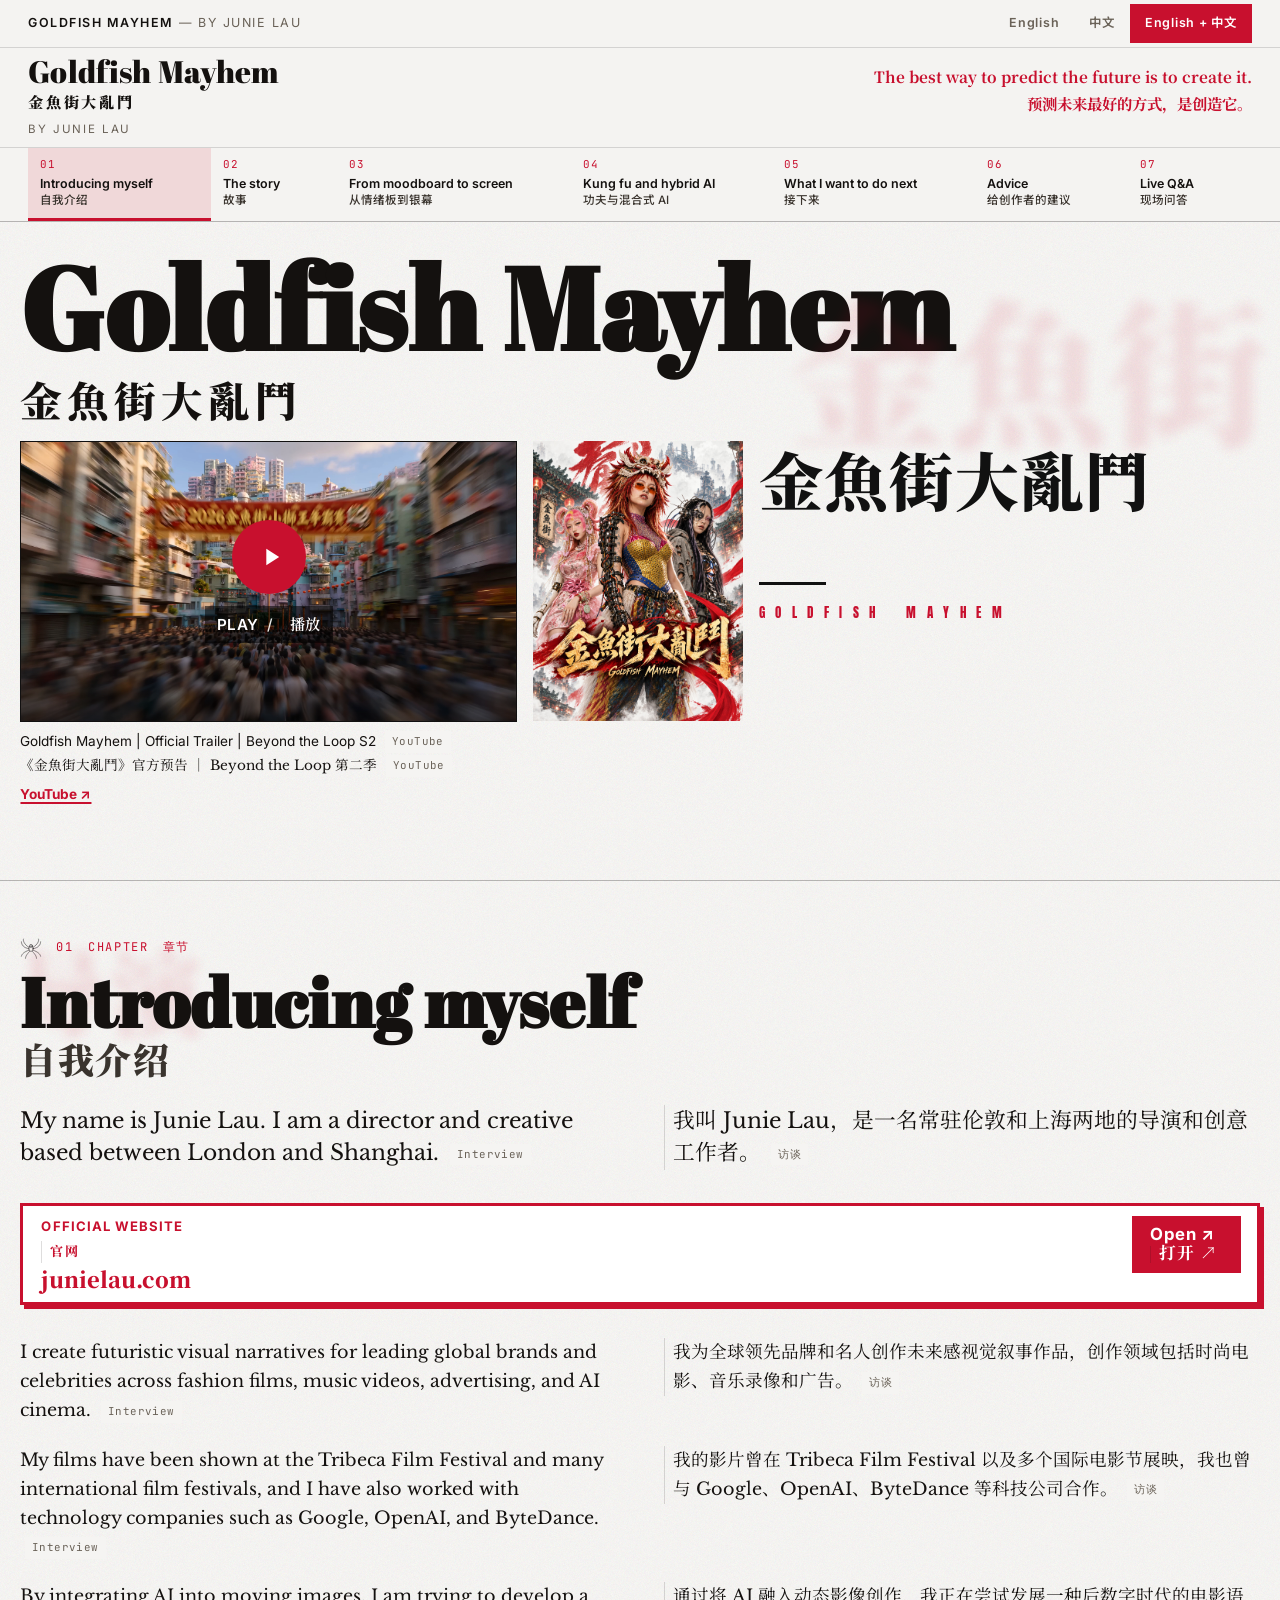
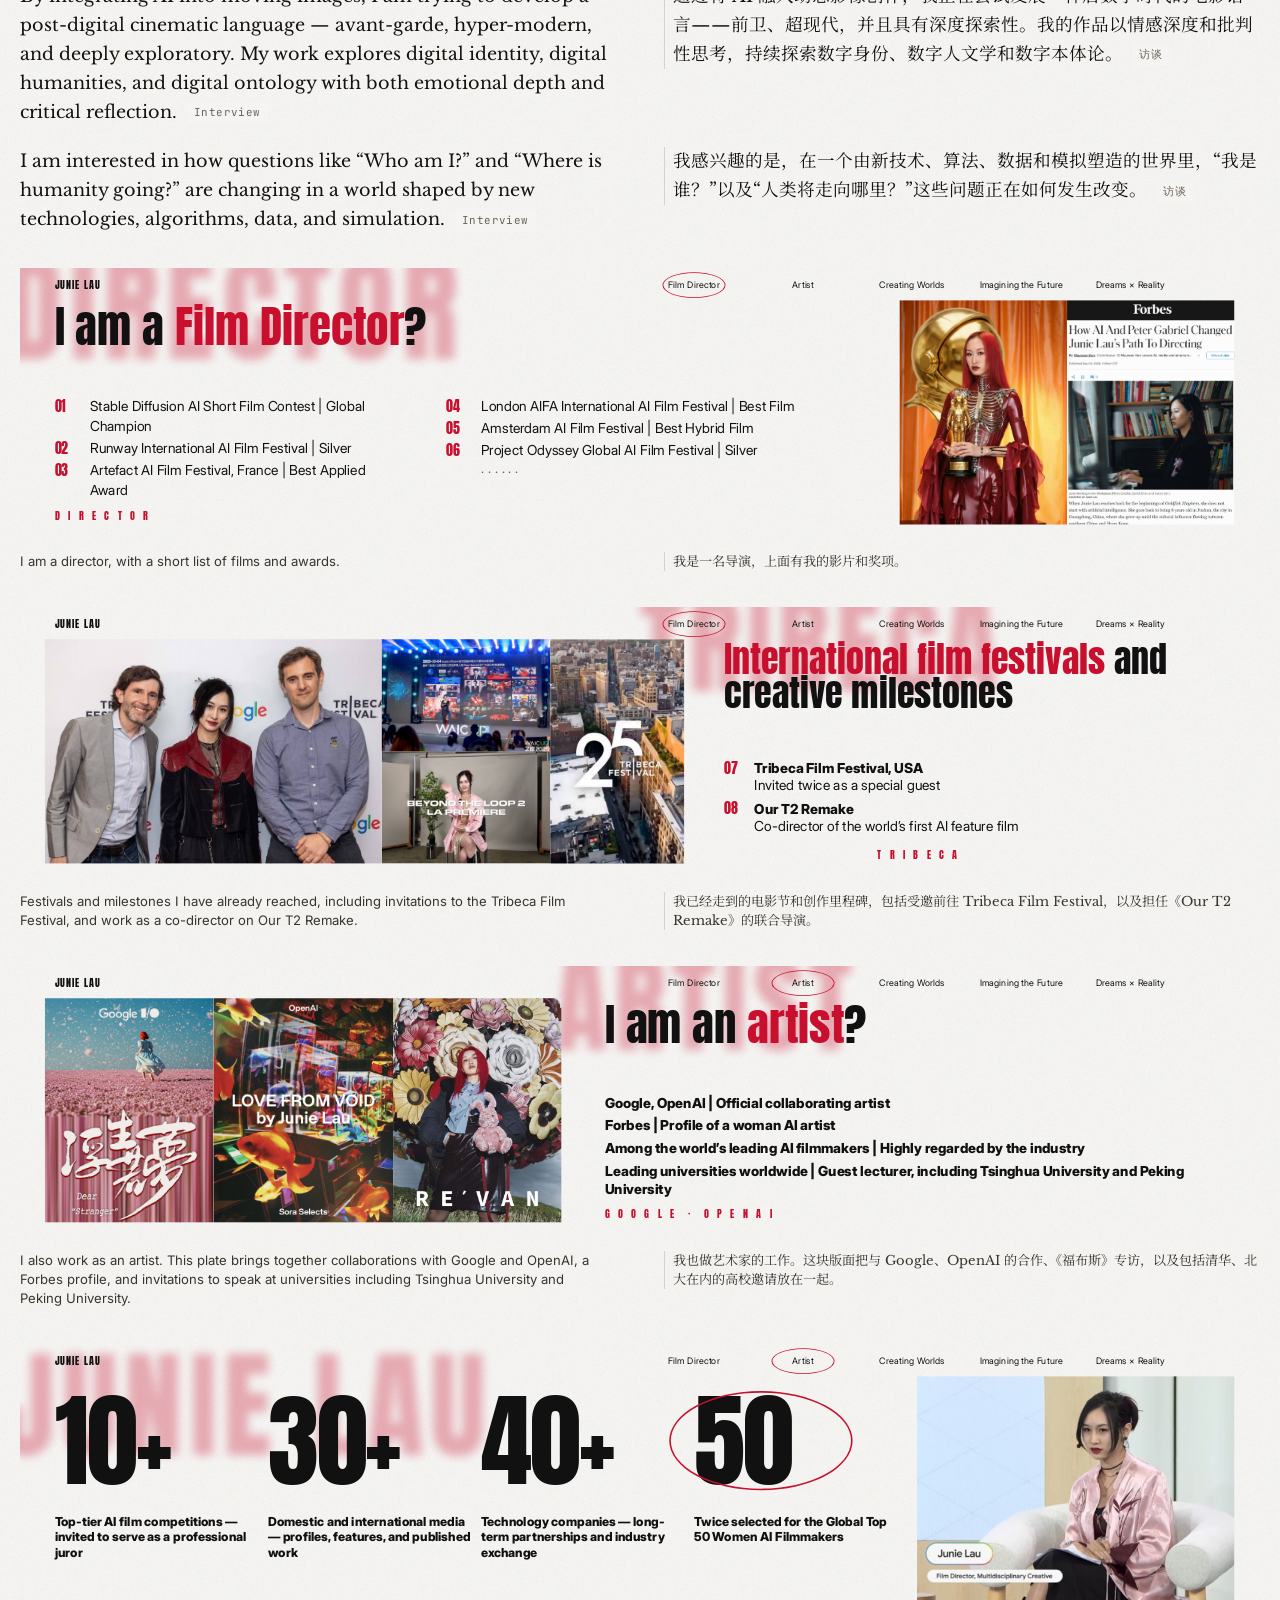
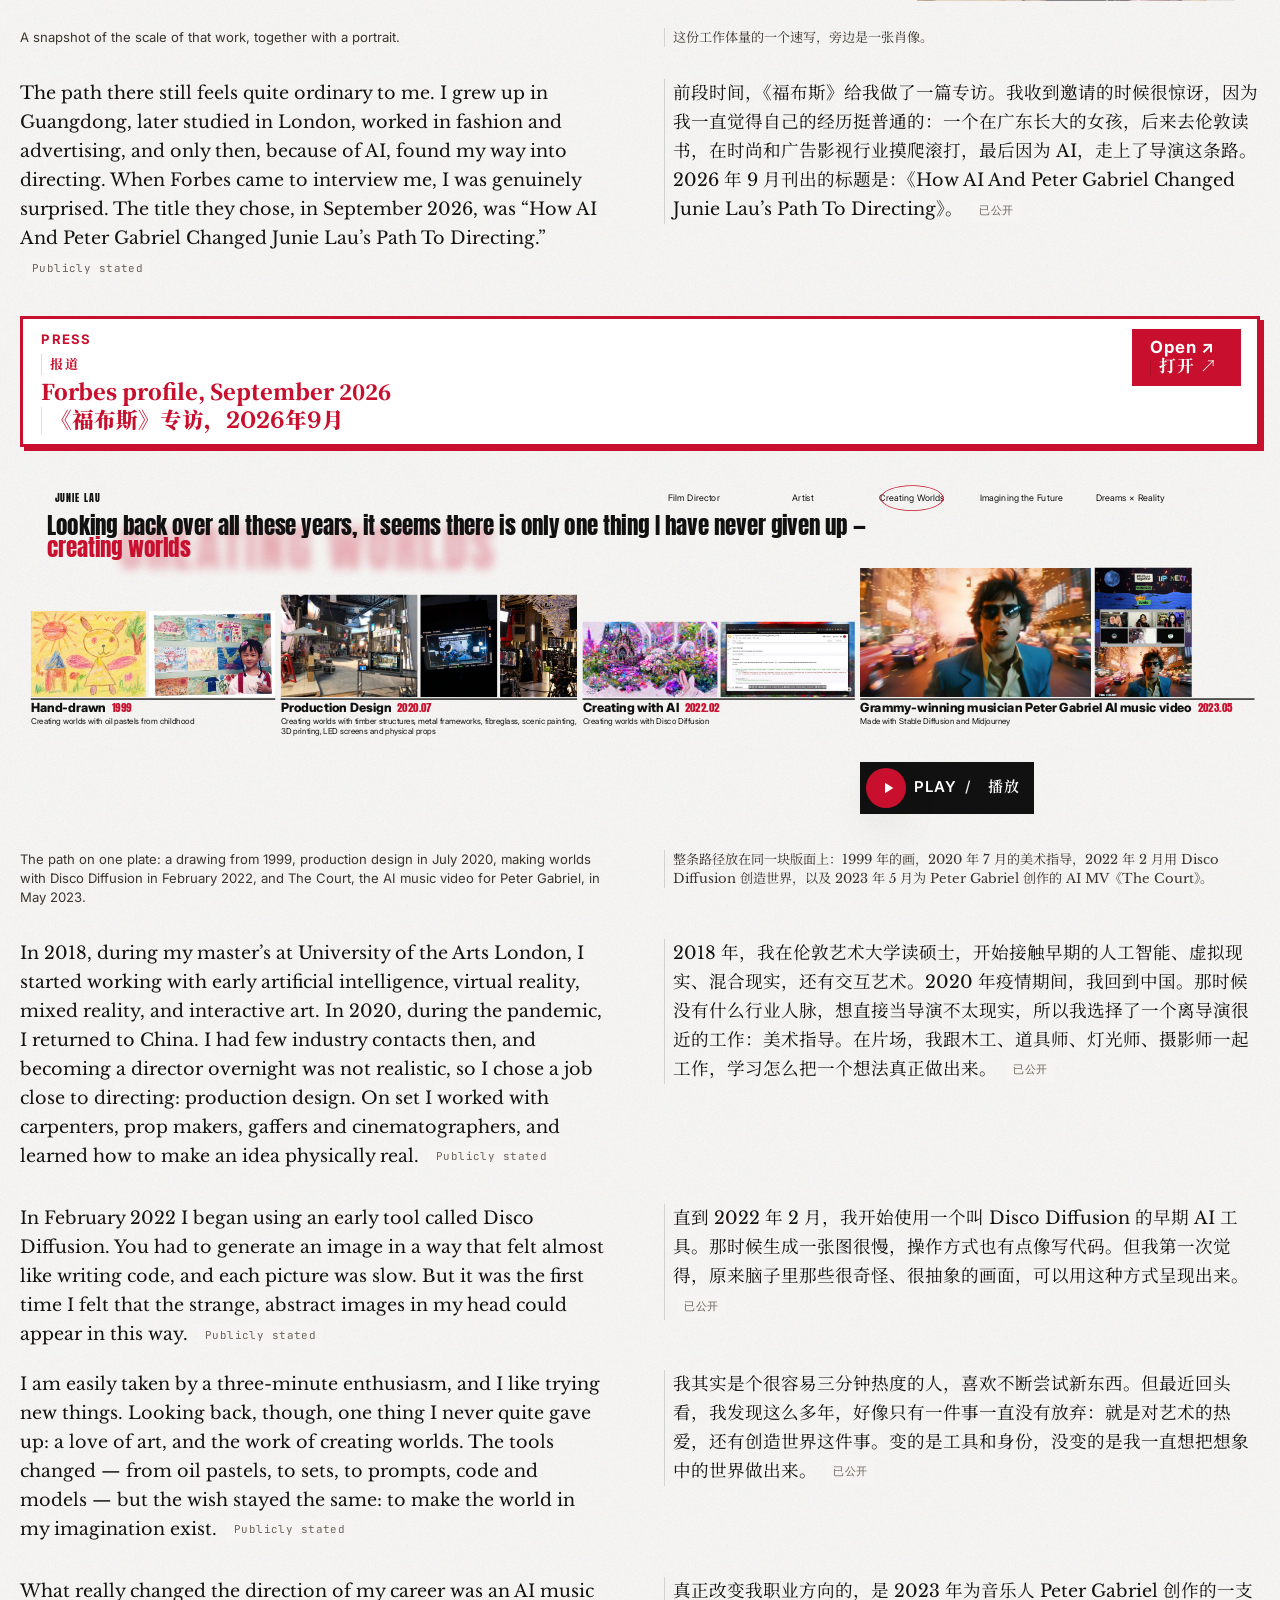
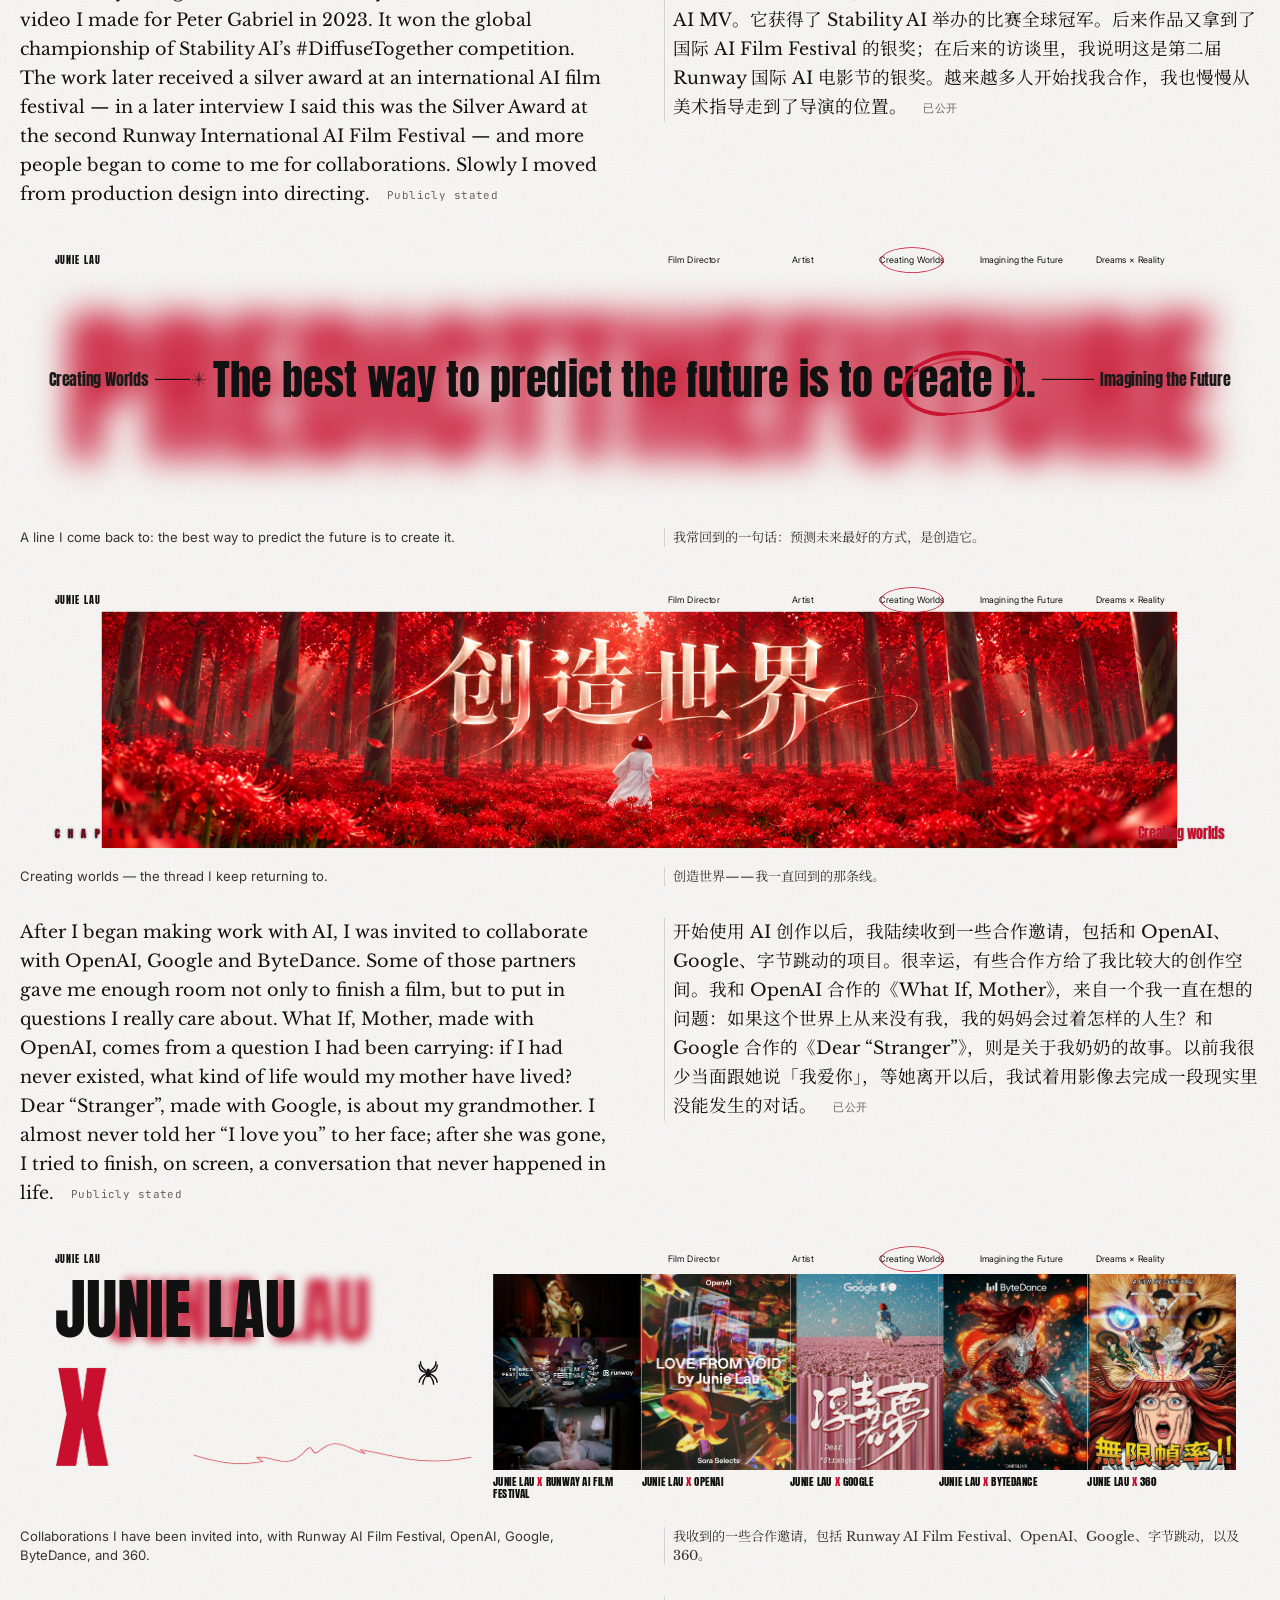
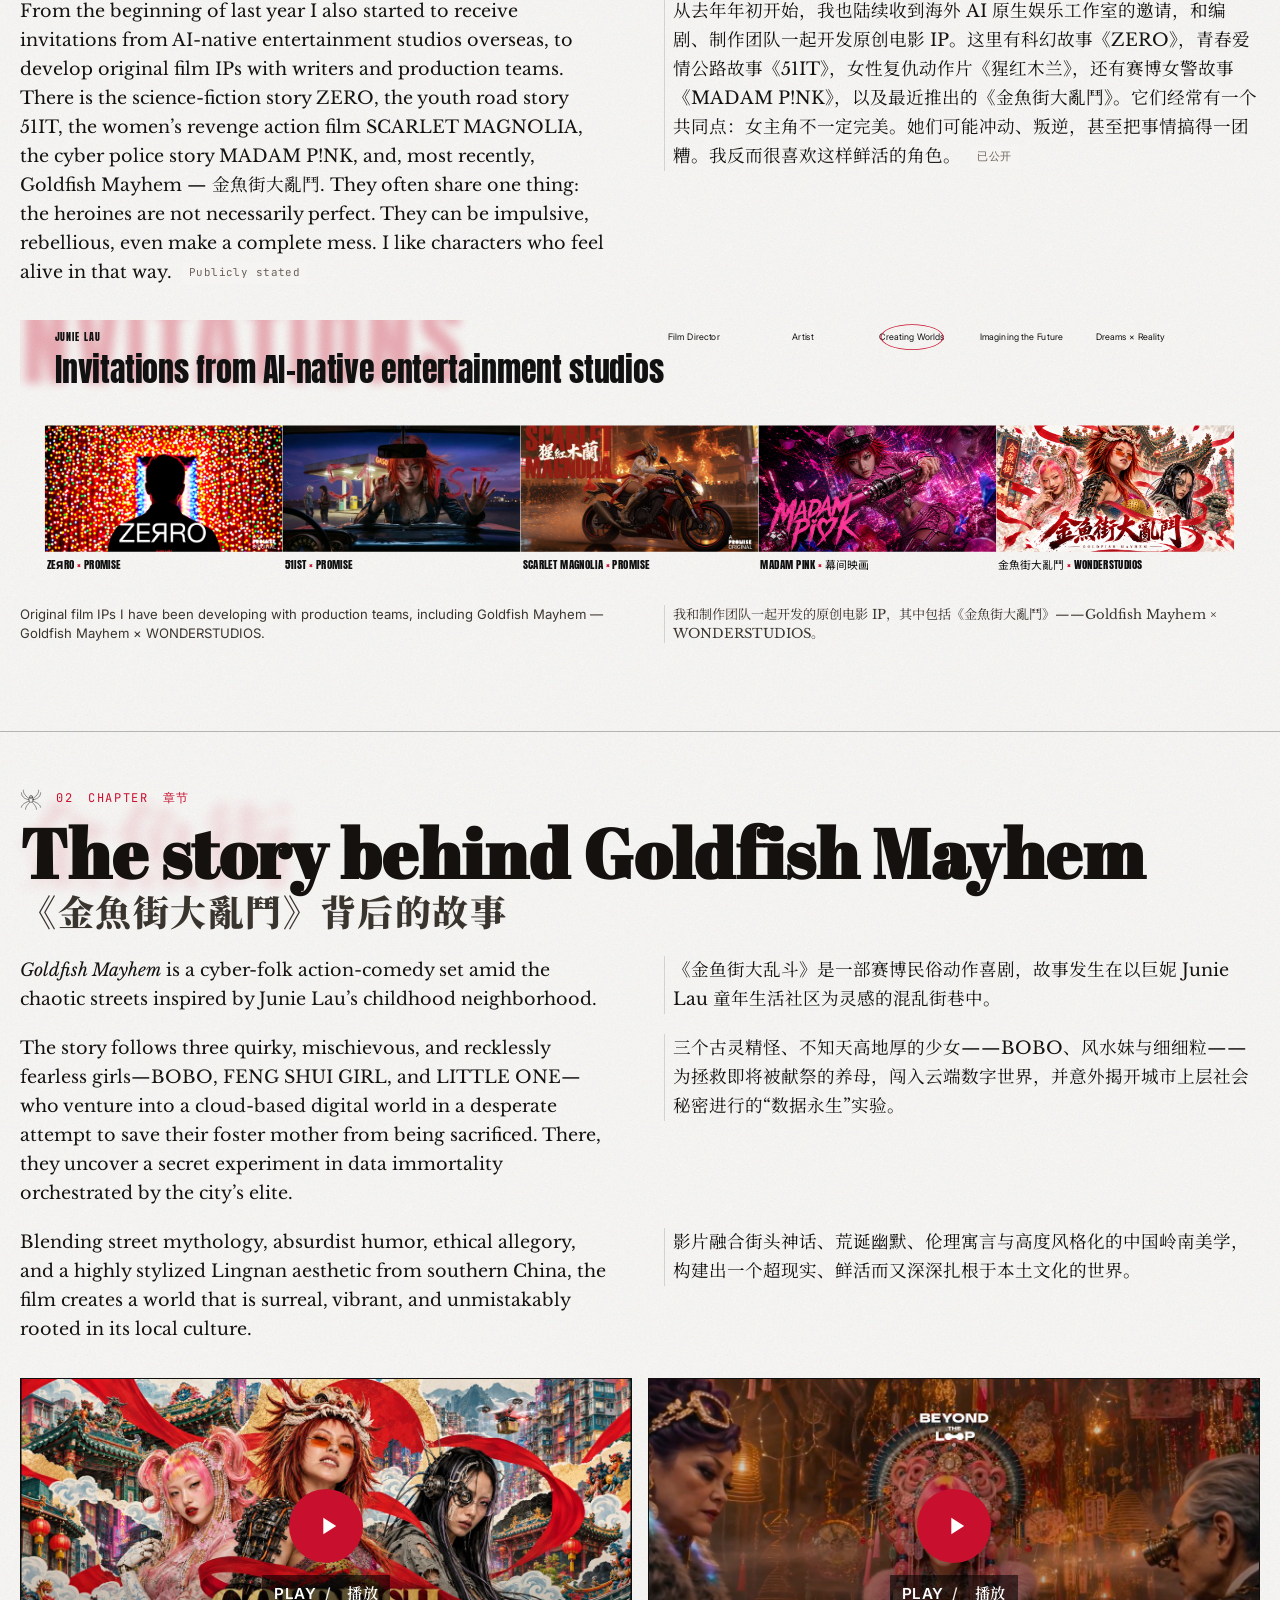
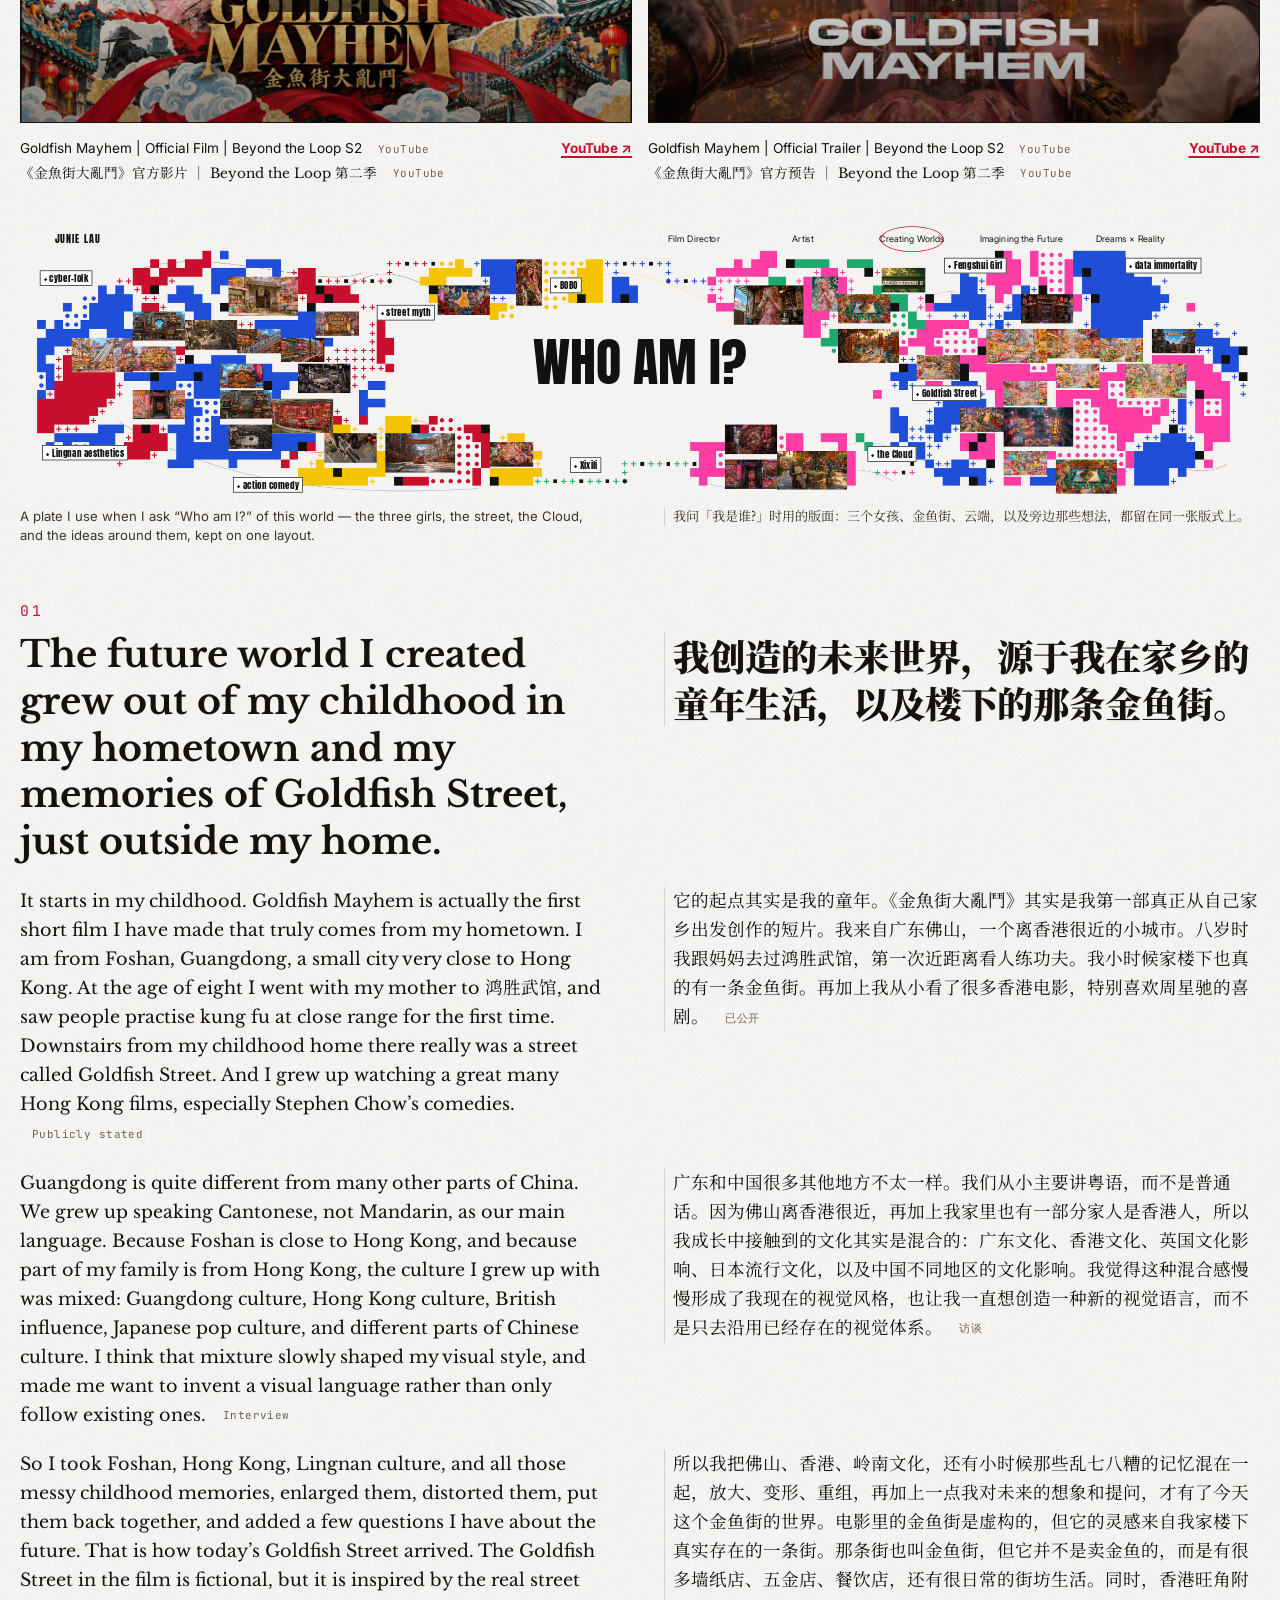
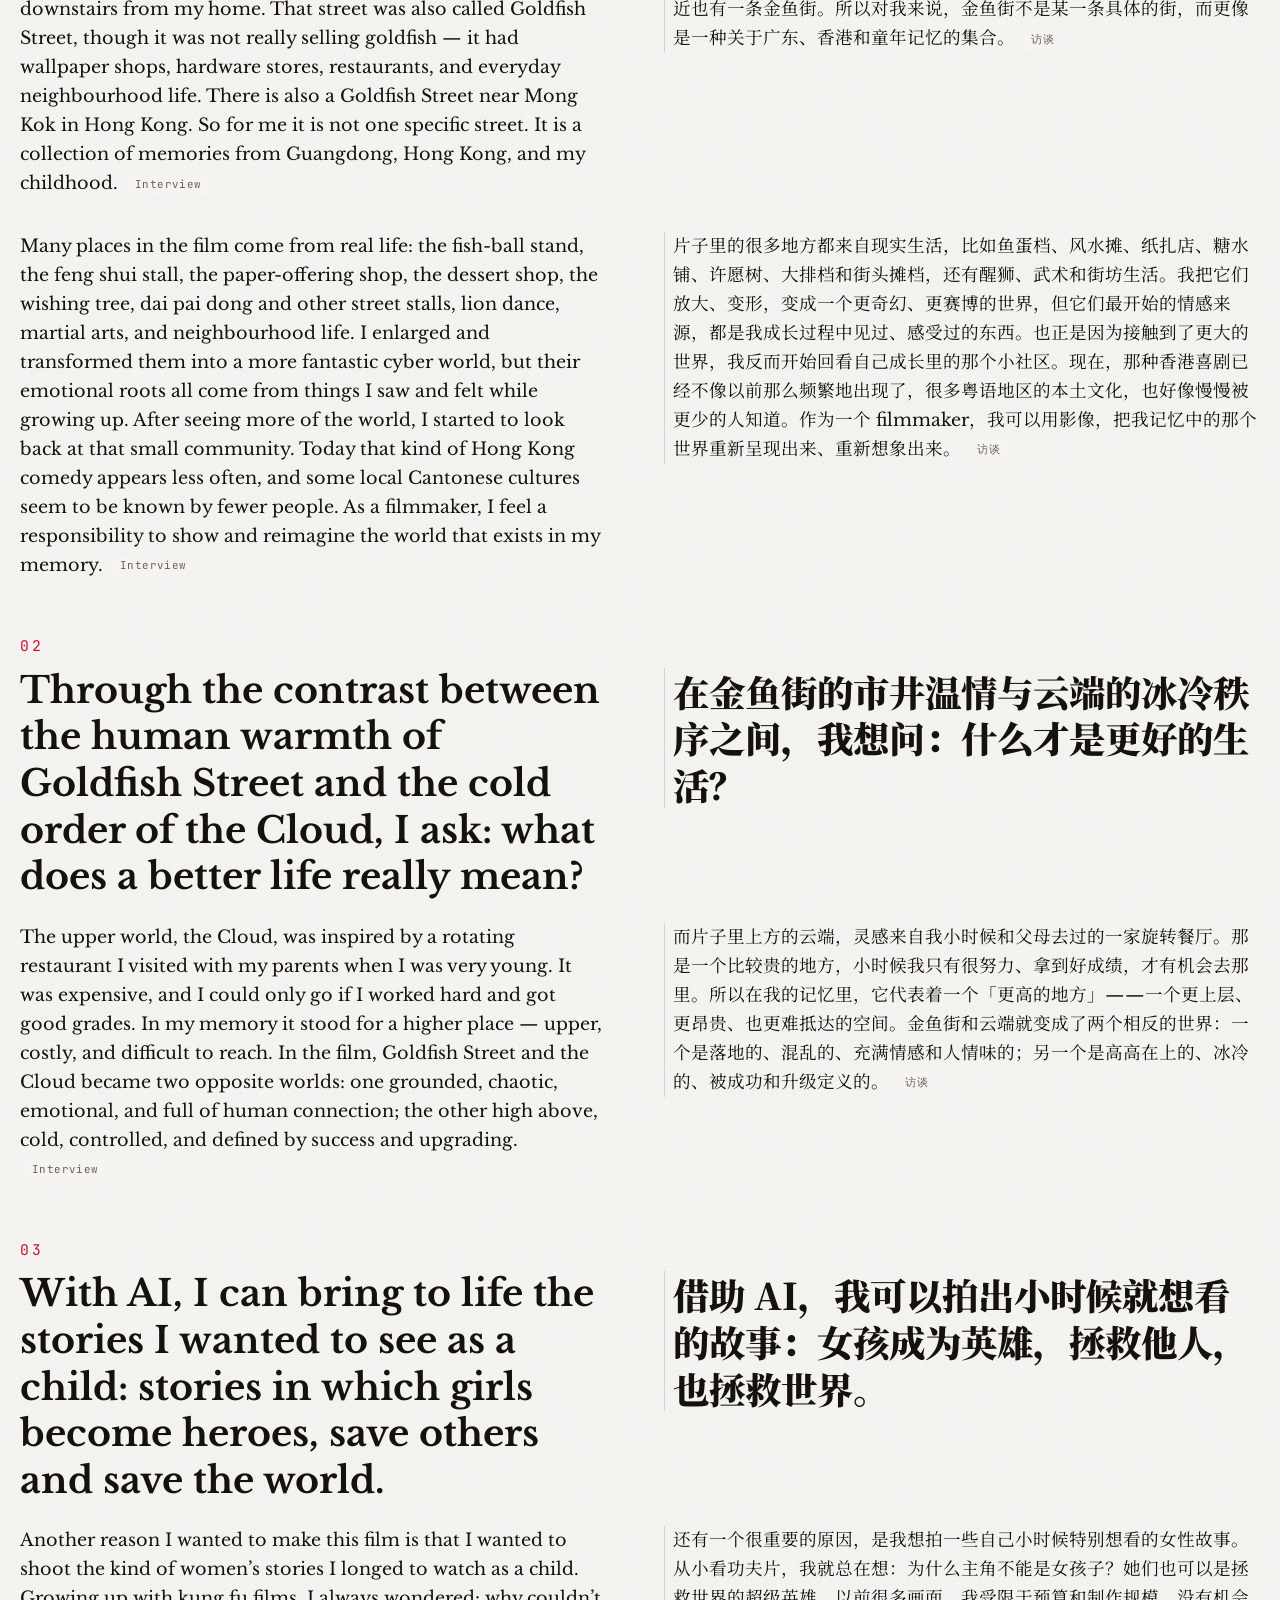
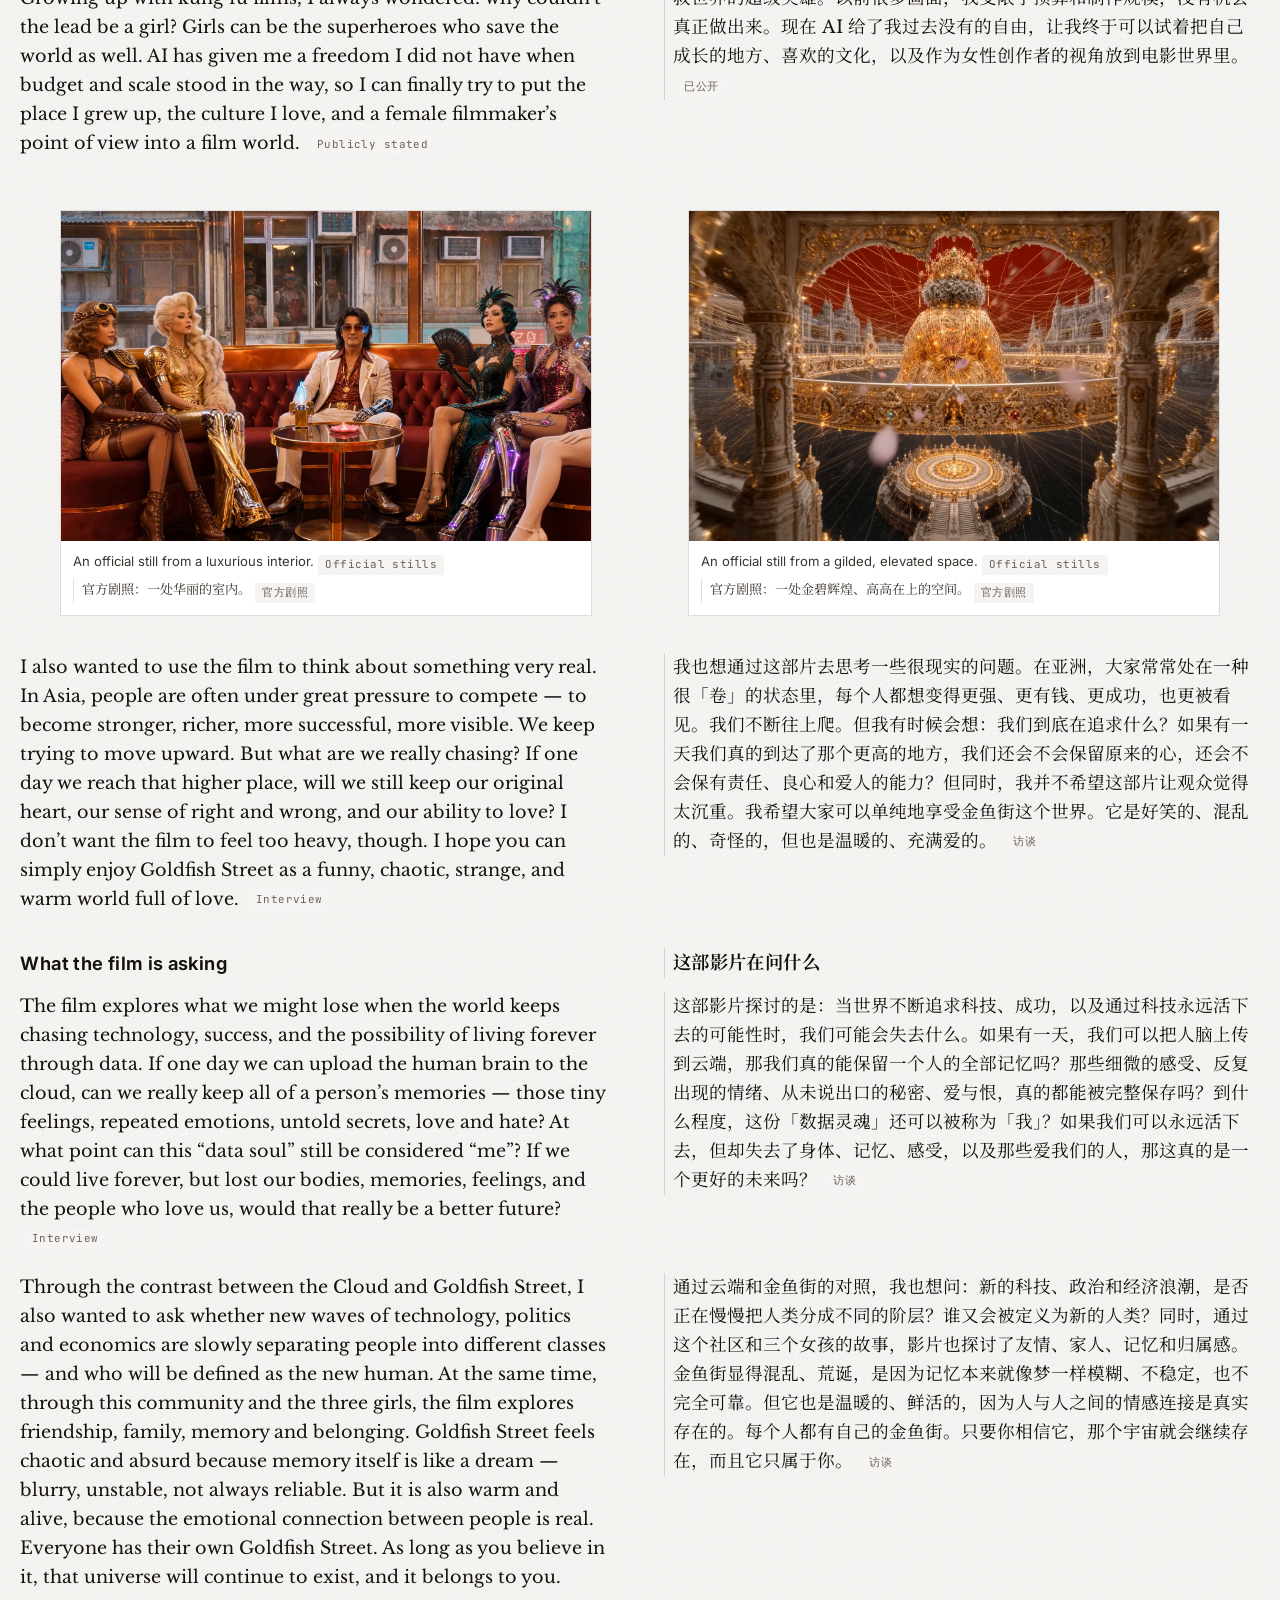
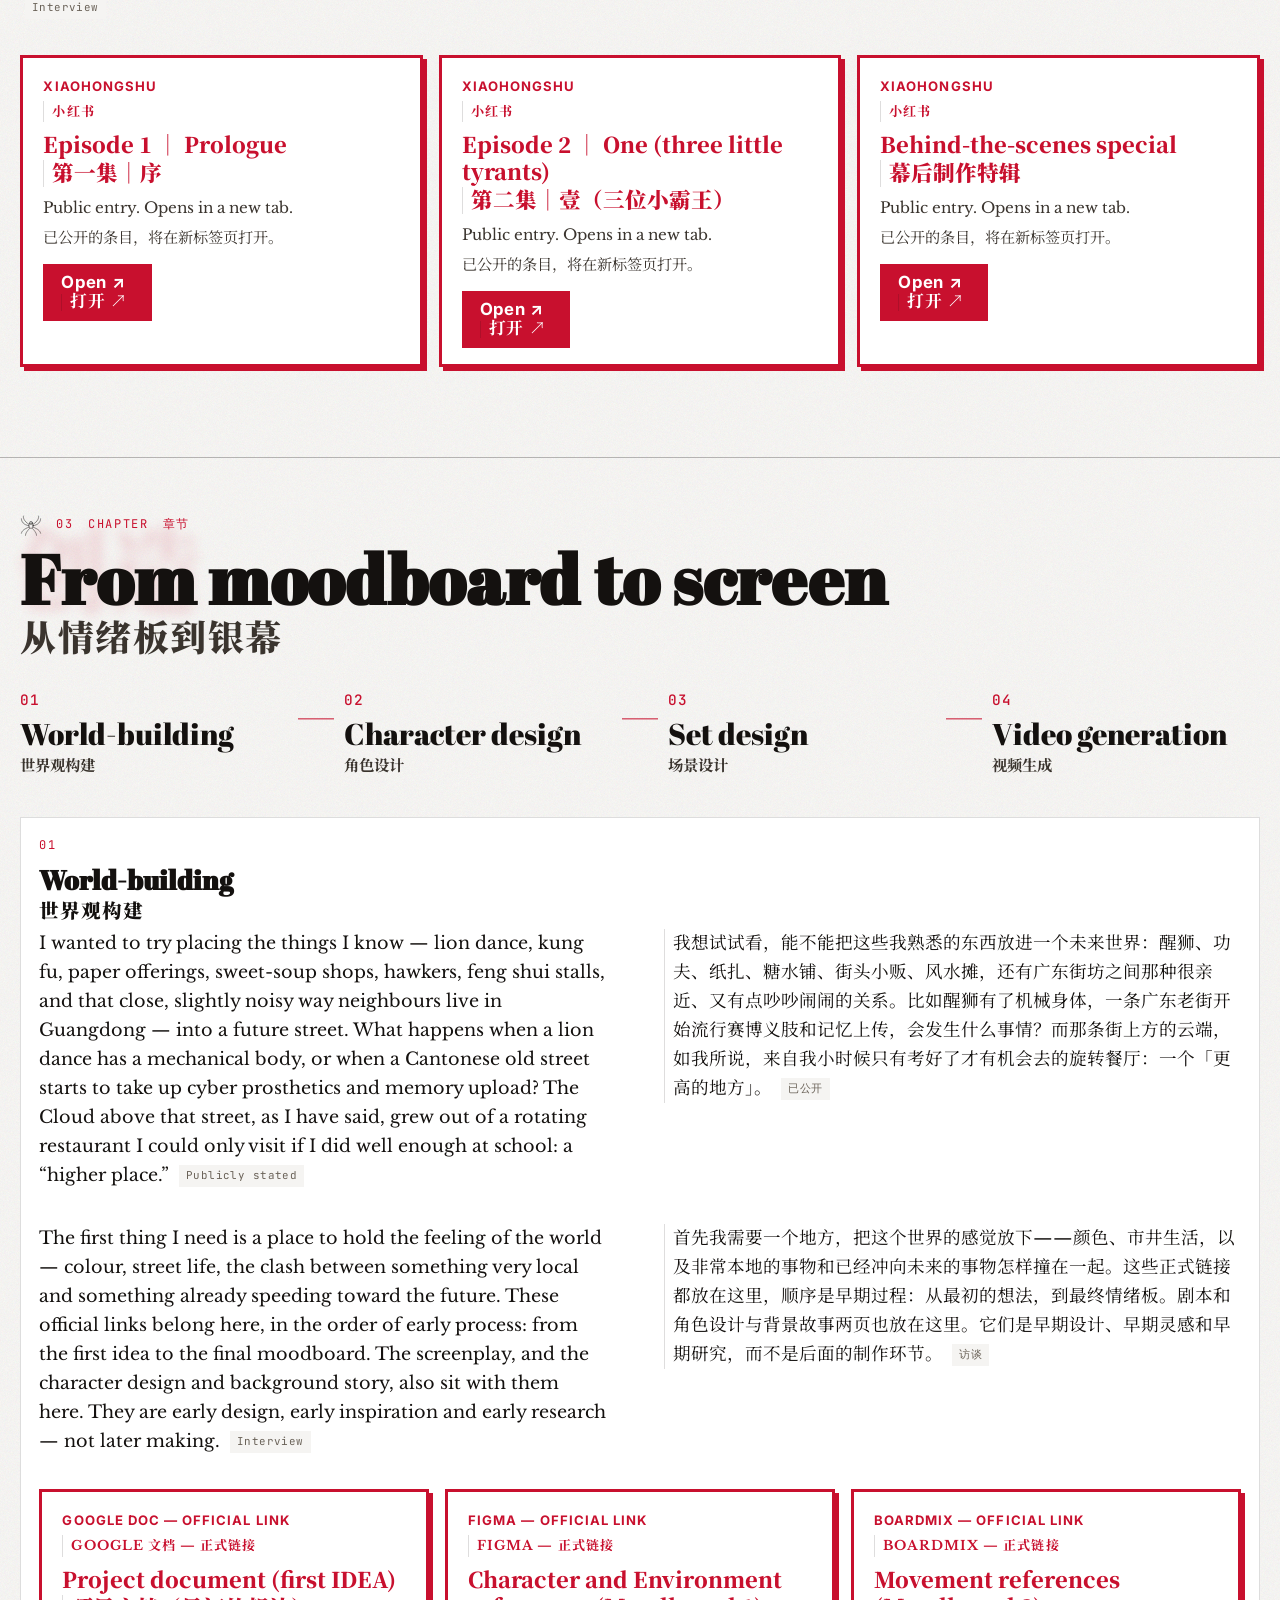
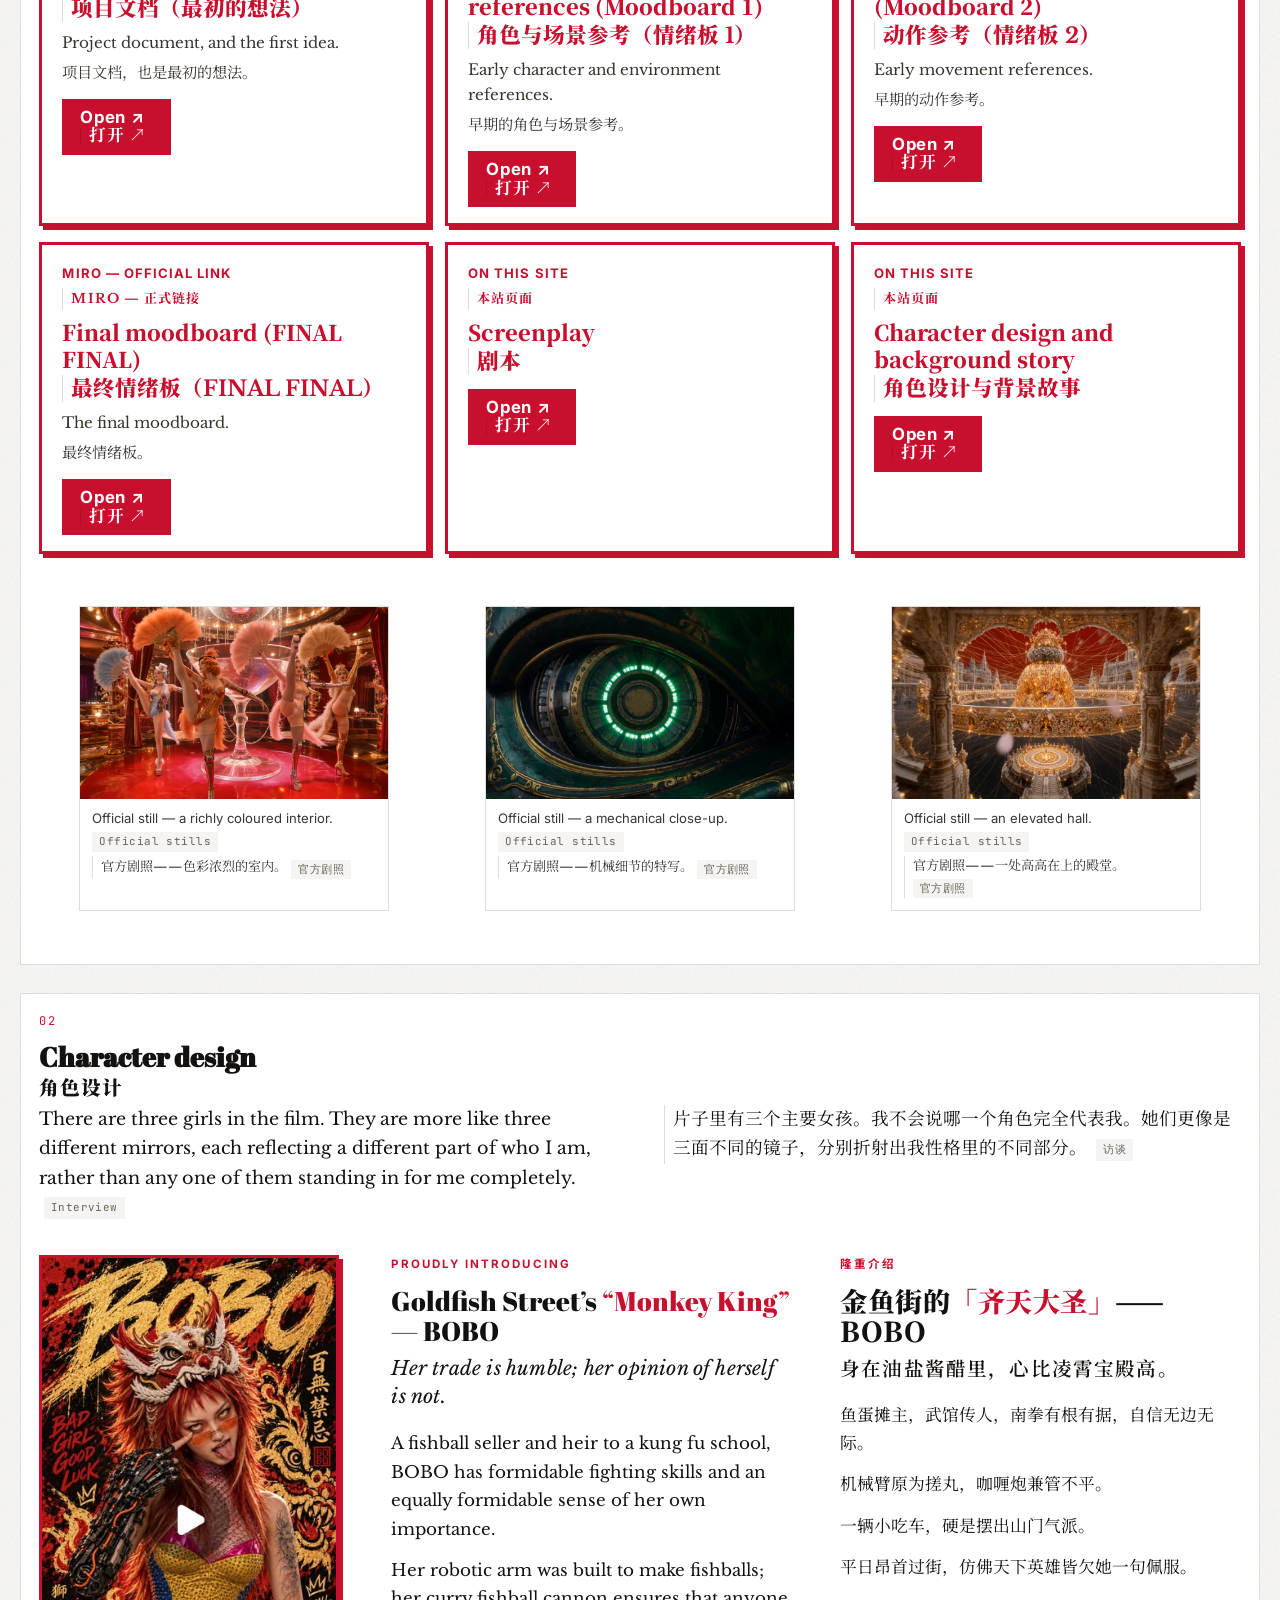
==== commit df61c90d: "Make the three chapter 02 thesis titles read as section headings. Co-authored-by: JUJU <JunieLau@use" ====
--- a/index.html
+++ b/index.html
@@ -10,8 +10,8 @@
   <link rel="preconnect" href="https://fonts.googleapis.com">
   <link rel="preconnect" href="https://fonts.gstatic.com" crossorigin>
   <link href="https://fonts.googleapis.com/css2?family=Abril+Fatface&family=Anton&family=Inter:wght@400;500;600;700;800;900&family=JetBrains+Mono:wght@400;500&family=Libre+Baskerville:ital,wght@0,400;0,700;1,400&family=Noto+Sans+SC:wght@400;500;700&family=Noto+Serif+SC:wght@400;600;700;900&display=swap" rel="stylesheet">
-  <link rel="stylesheet" href="css/style.css?v=t647">
-  <link rel="stylesheet" href="css/plates-06-07-09.css?v=t647">
+  <link rel="stylesheet" href="css/style.css?v=t649">
+  <link rel="stylesheet" href="css/plates-06-07-09.css?v=t649">
 </head>
 <body data-lang="both">
   <a class="skip" href="#main">Skip to content / 跳到正文</a>
@@ -39,7 +39,7 @@
     <button class="navbtn next" type="button" aria-label="Next">›</button>
     <div class="cap"></div>
   </div>
-  <script src="js/content.js?v=t647"></script>
-  <script src="js/app.js?v=t647"></script>
+  <script src="js/content.js?v=t649"></script>
+  <script src="js/app.js?v=t649"></script>
 </body>
 </html>
--- a/css/style.css
+++ b/css/style.css
@@ -2974,22 +2974,22 @@
 
 /* in-chapter thesis headings (story 01–03) */
 .block-heading {
-  margin: 2.6rem 0 1.15rem;
+  margin: 3.4rem 0 1.35rem;
 }
 .block-heading .hk {
   font-family: var(--mono);
-  font-size: 0.78rem;
-  letter-spacing: 0.16em;
+  font-size: 0.92rem;
+  letter-spacing: 0.18em;
   color: var(--red);
-  margin: 0 0 0.5rem;
+  margin: 0 0 0.55rem;
 }
 .block-heading .block-heading-line .en,
 .block-heading .block-heading-line .zh {
   font-family: var(--serif);
   font-weight: 700;
-  font-size: clamp(1.45rem, 2.05vw, 1.9rem);
-  line-height: 1.32;
-  letter-spacing: -0.01em;
+  font-size: clamp(1.95rem, 2.85vw, 2.7rem);
+  line-height: 1.28;
+  letter-spacing: 0;
   color: var(--ink);
   margin: 0;
 }
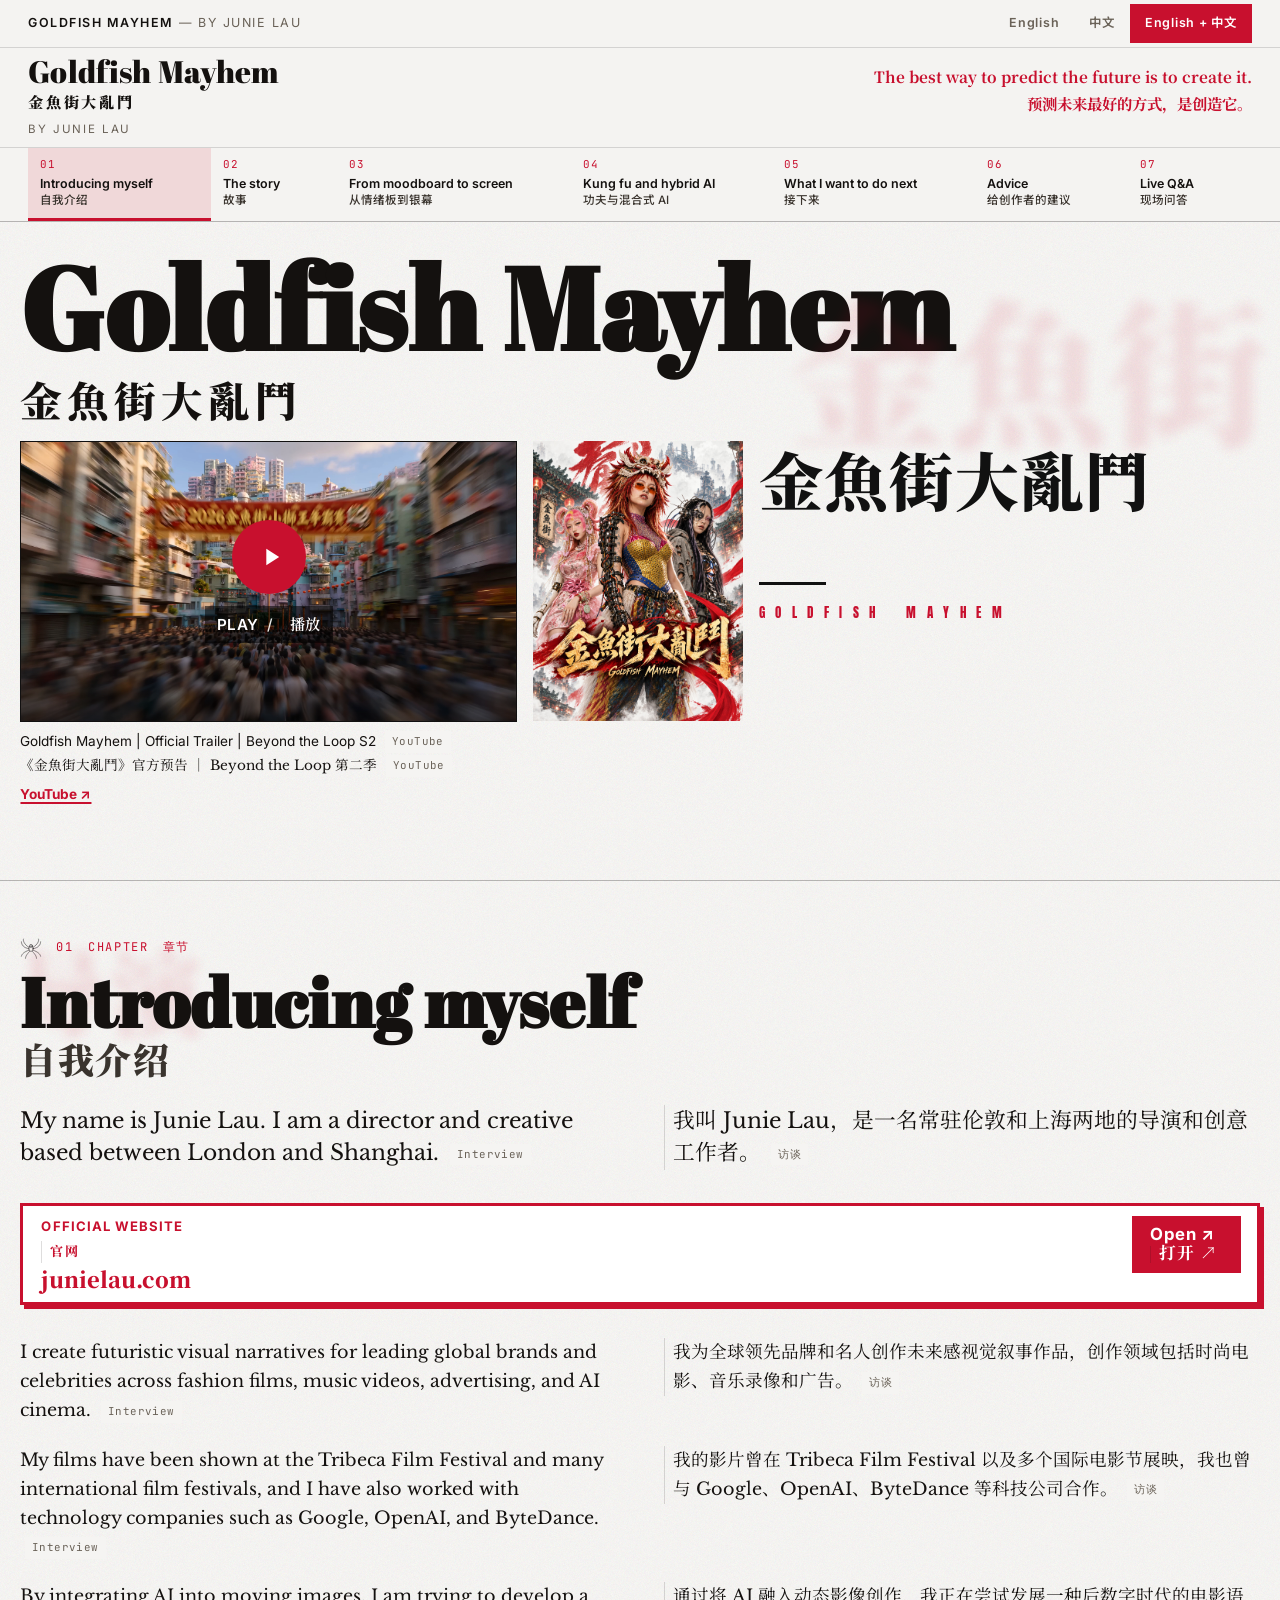
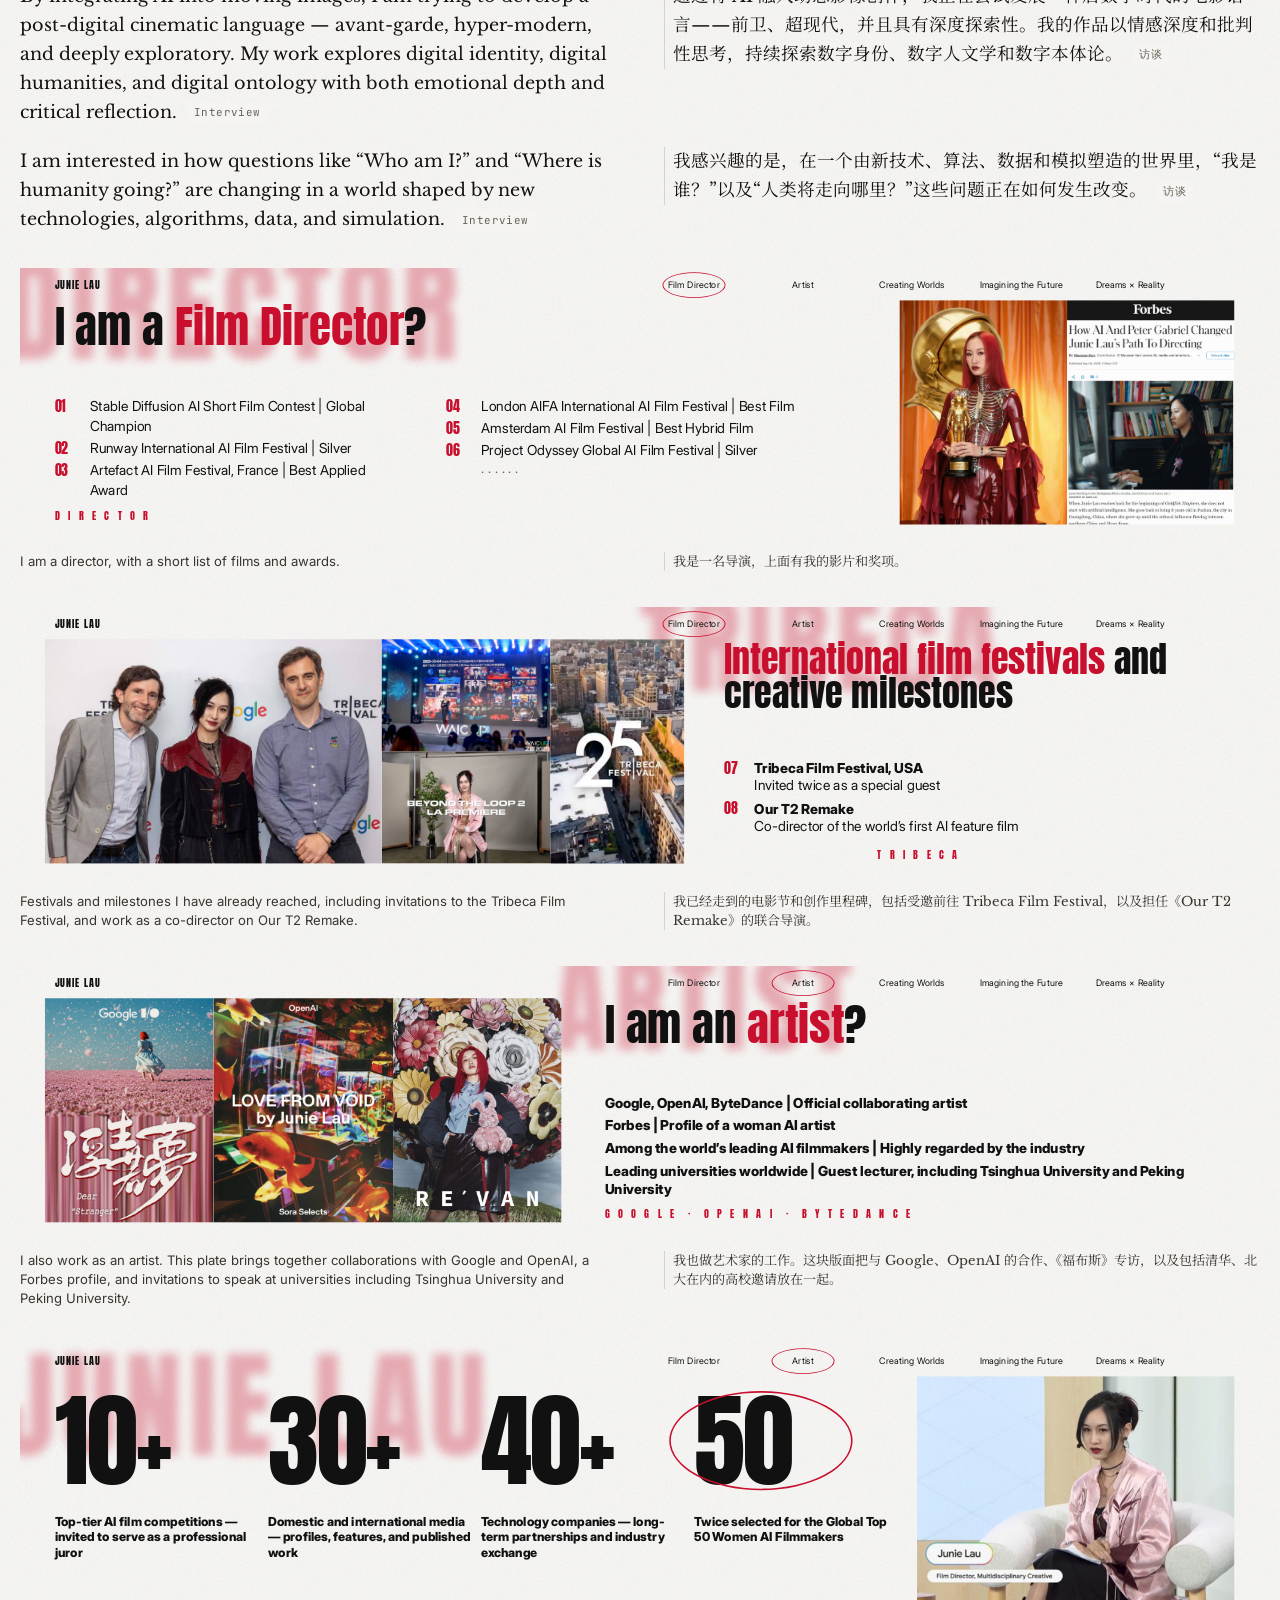
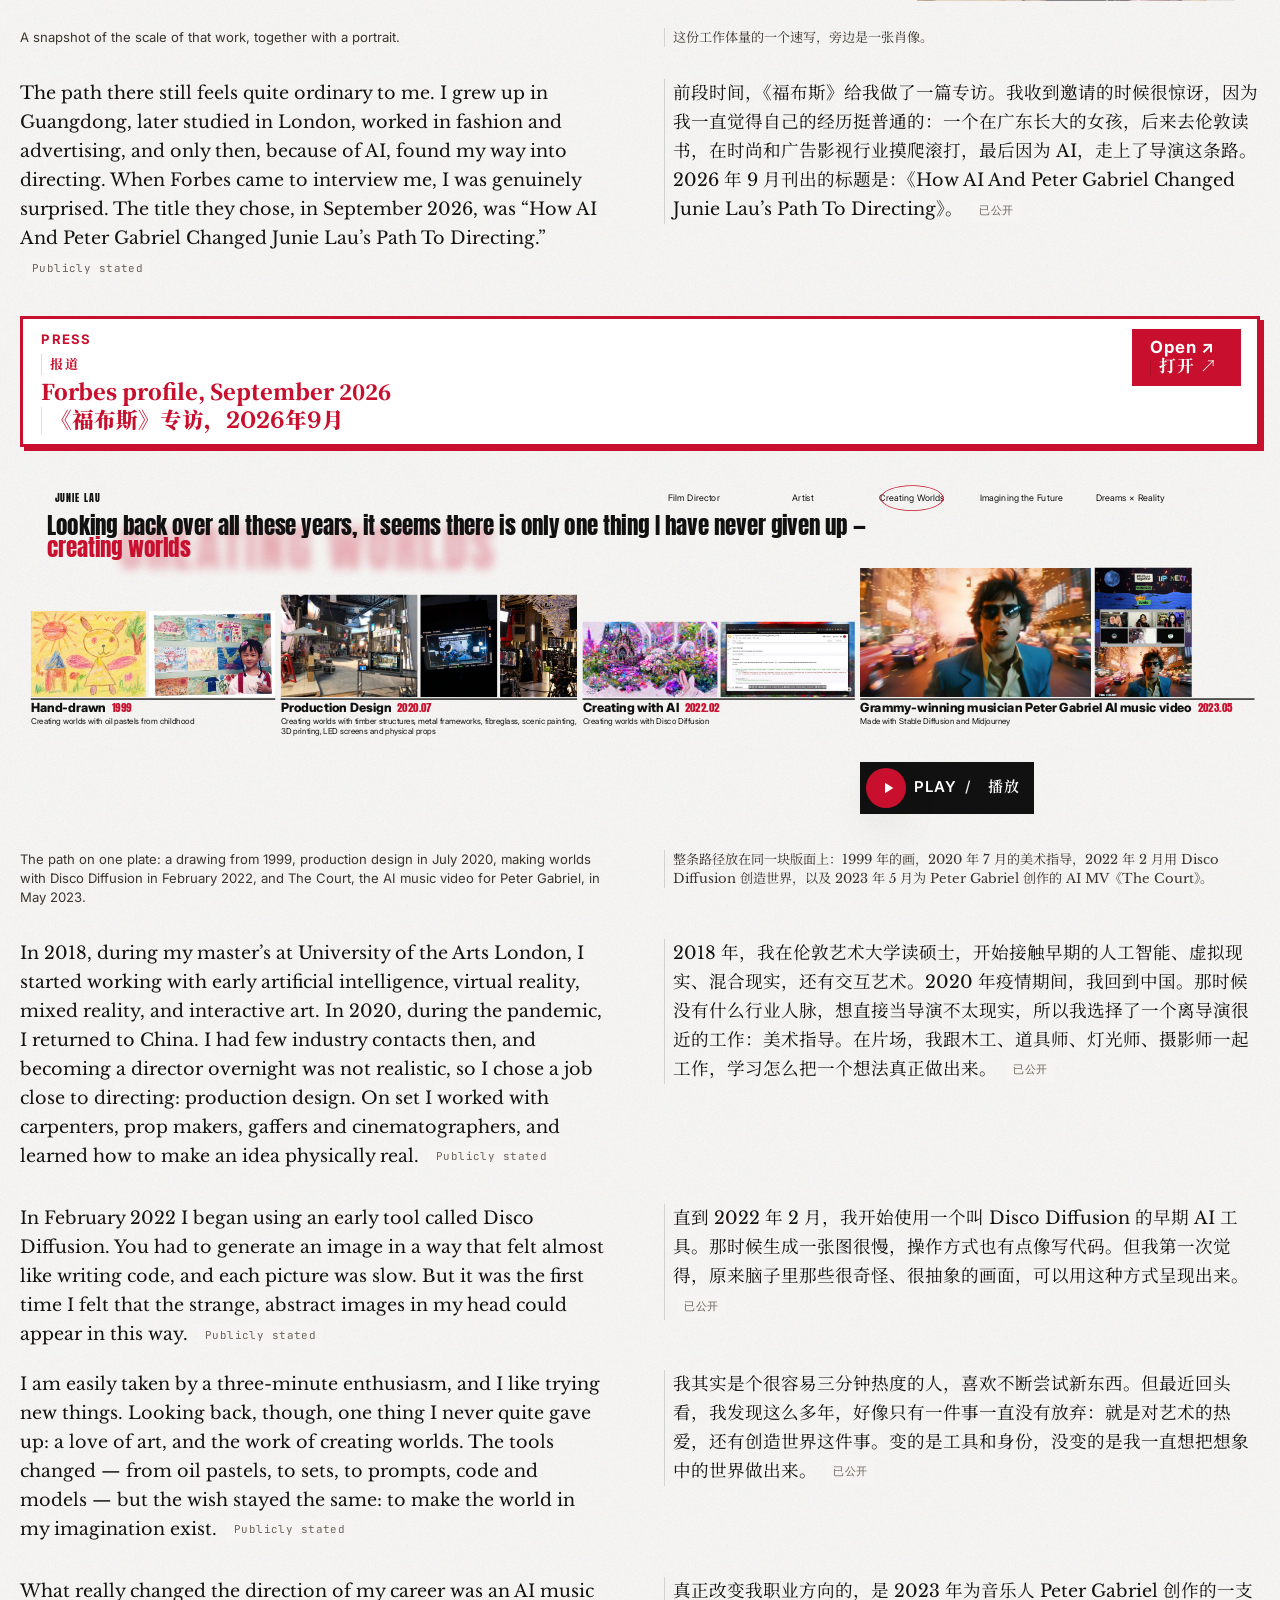
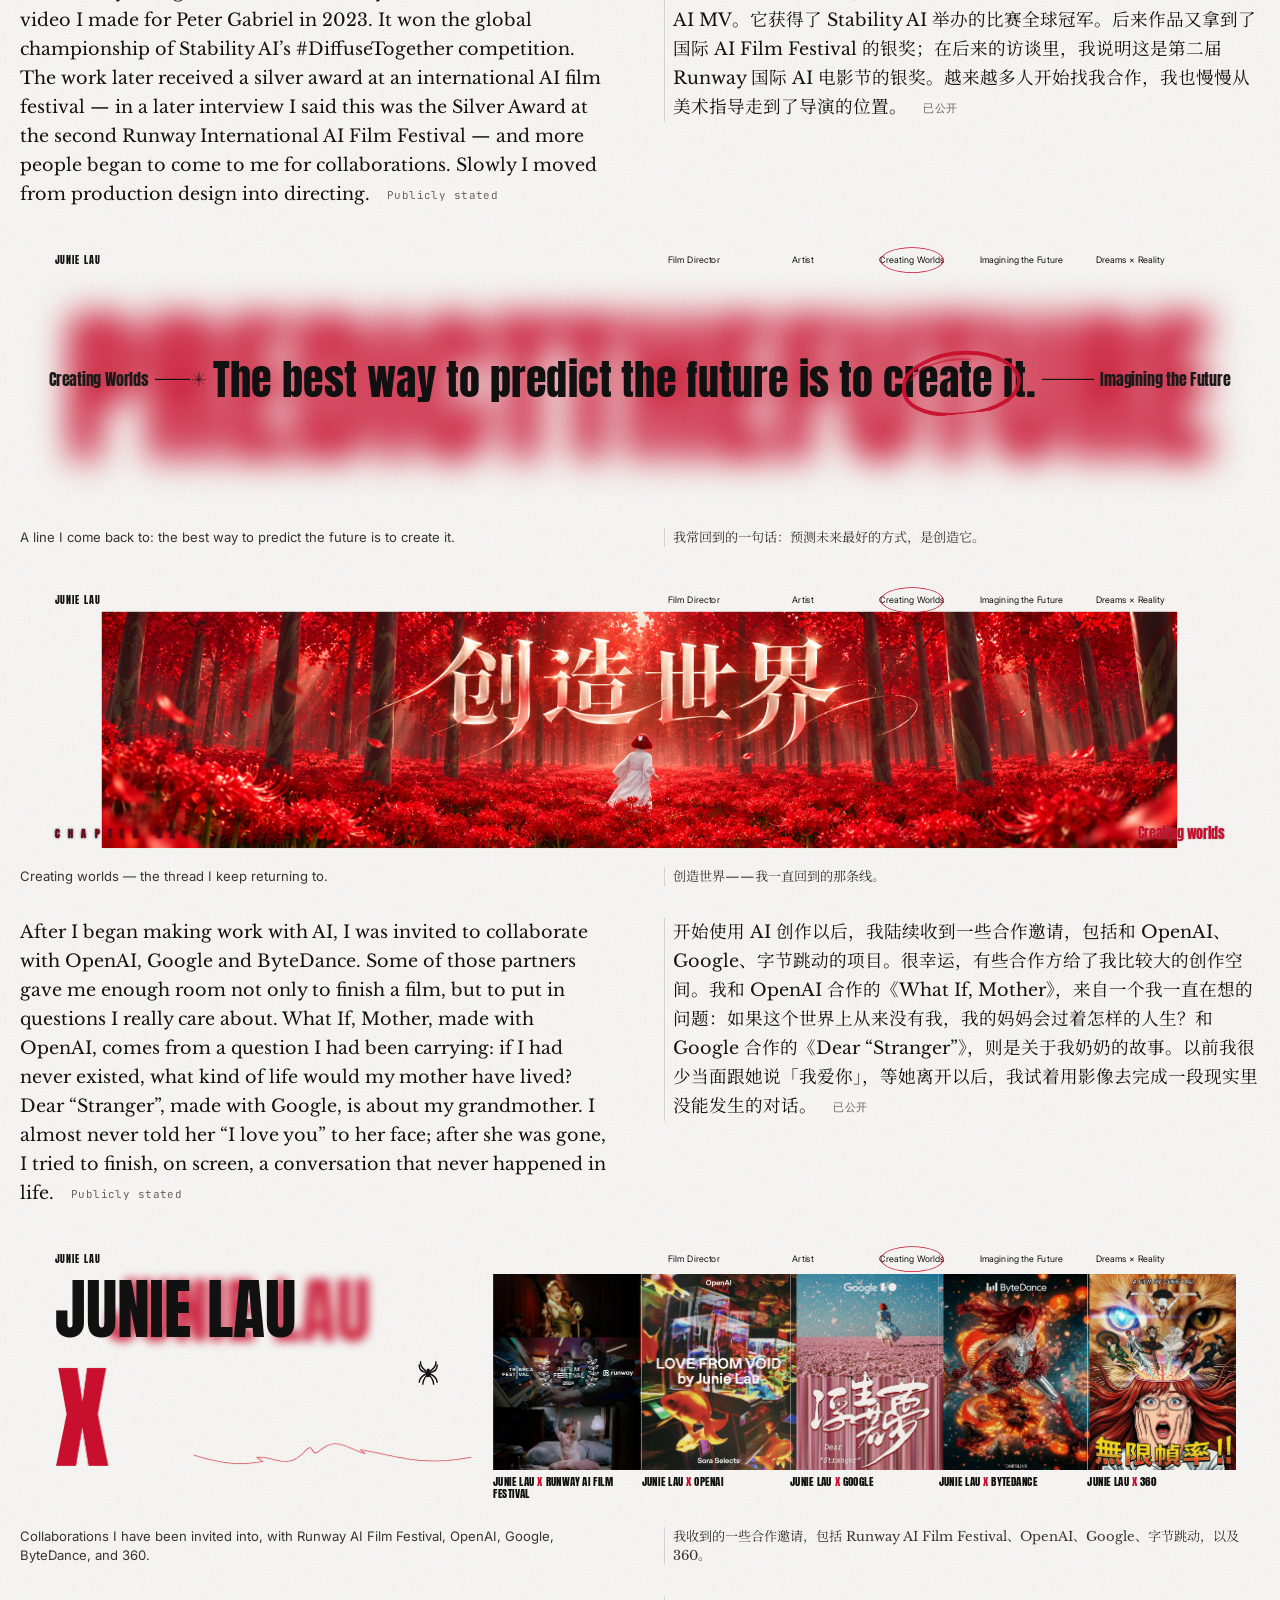
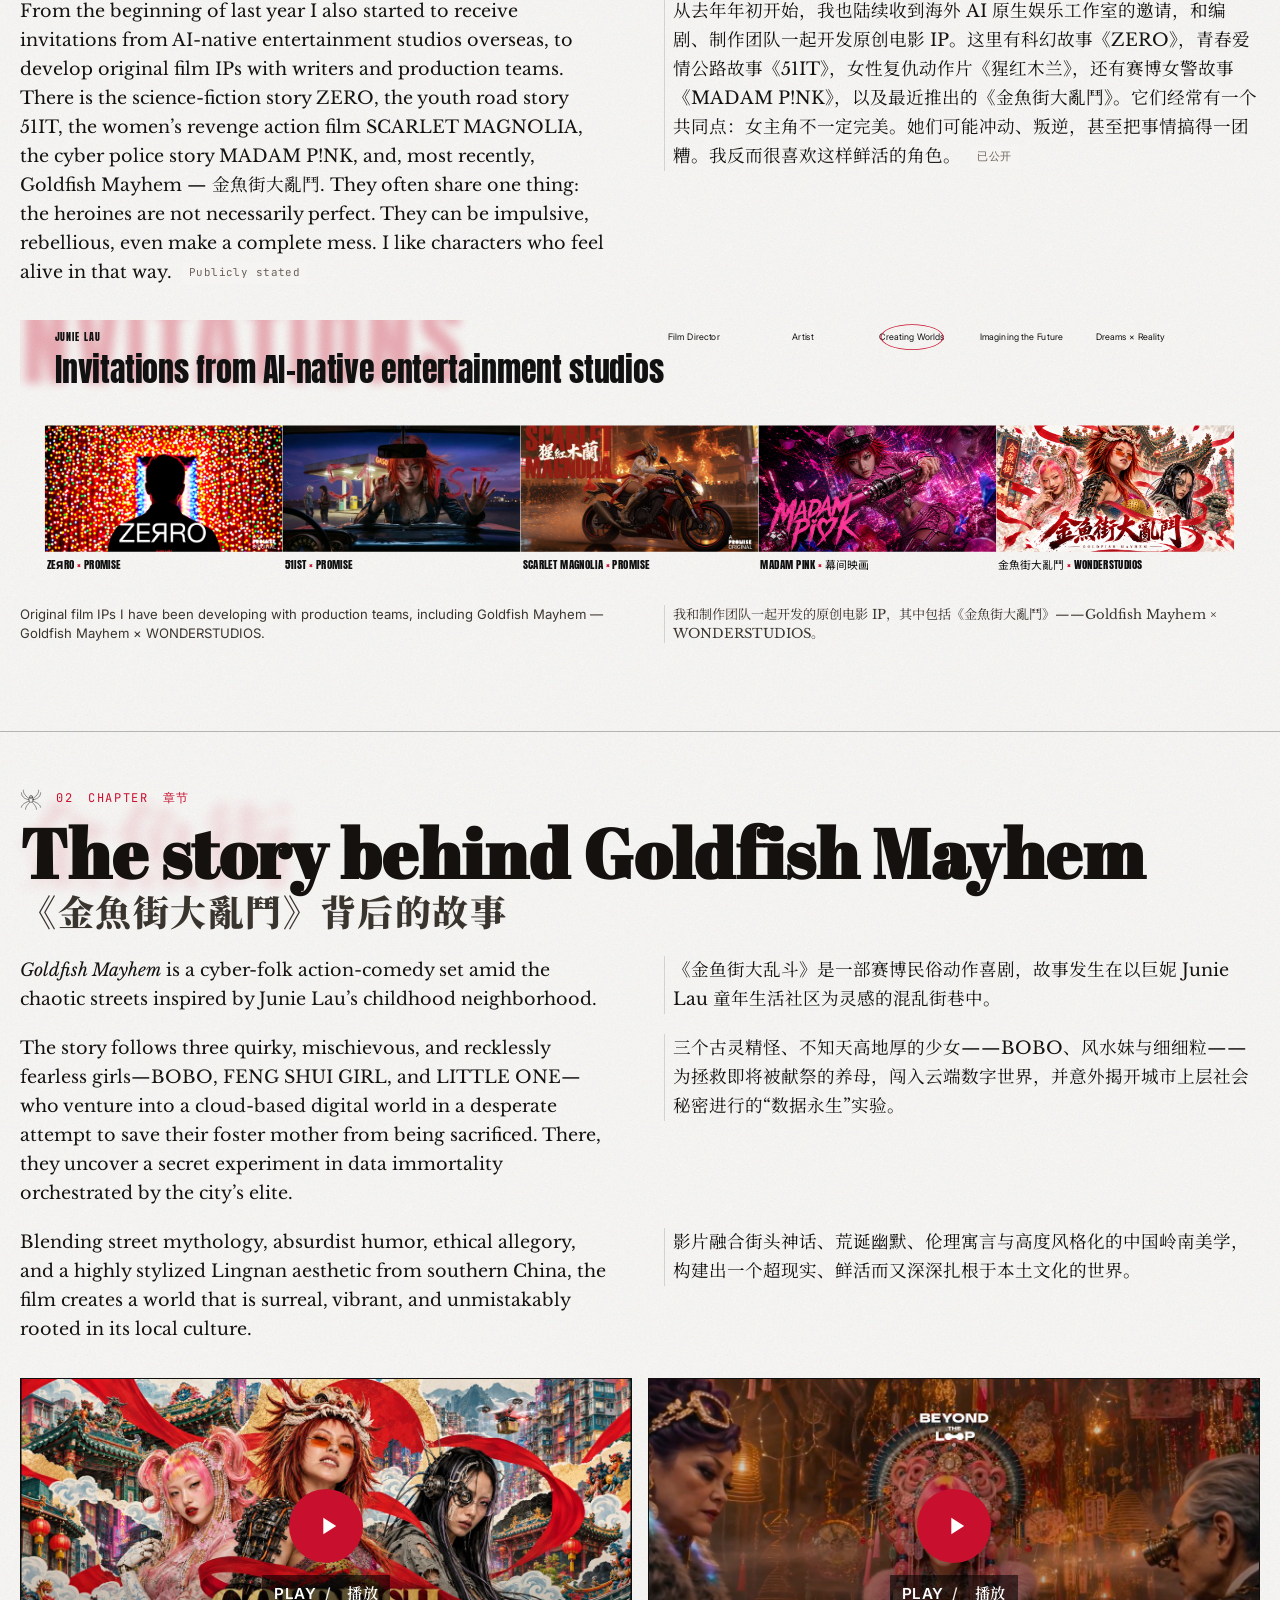
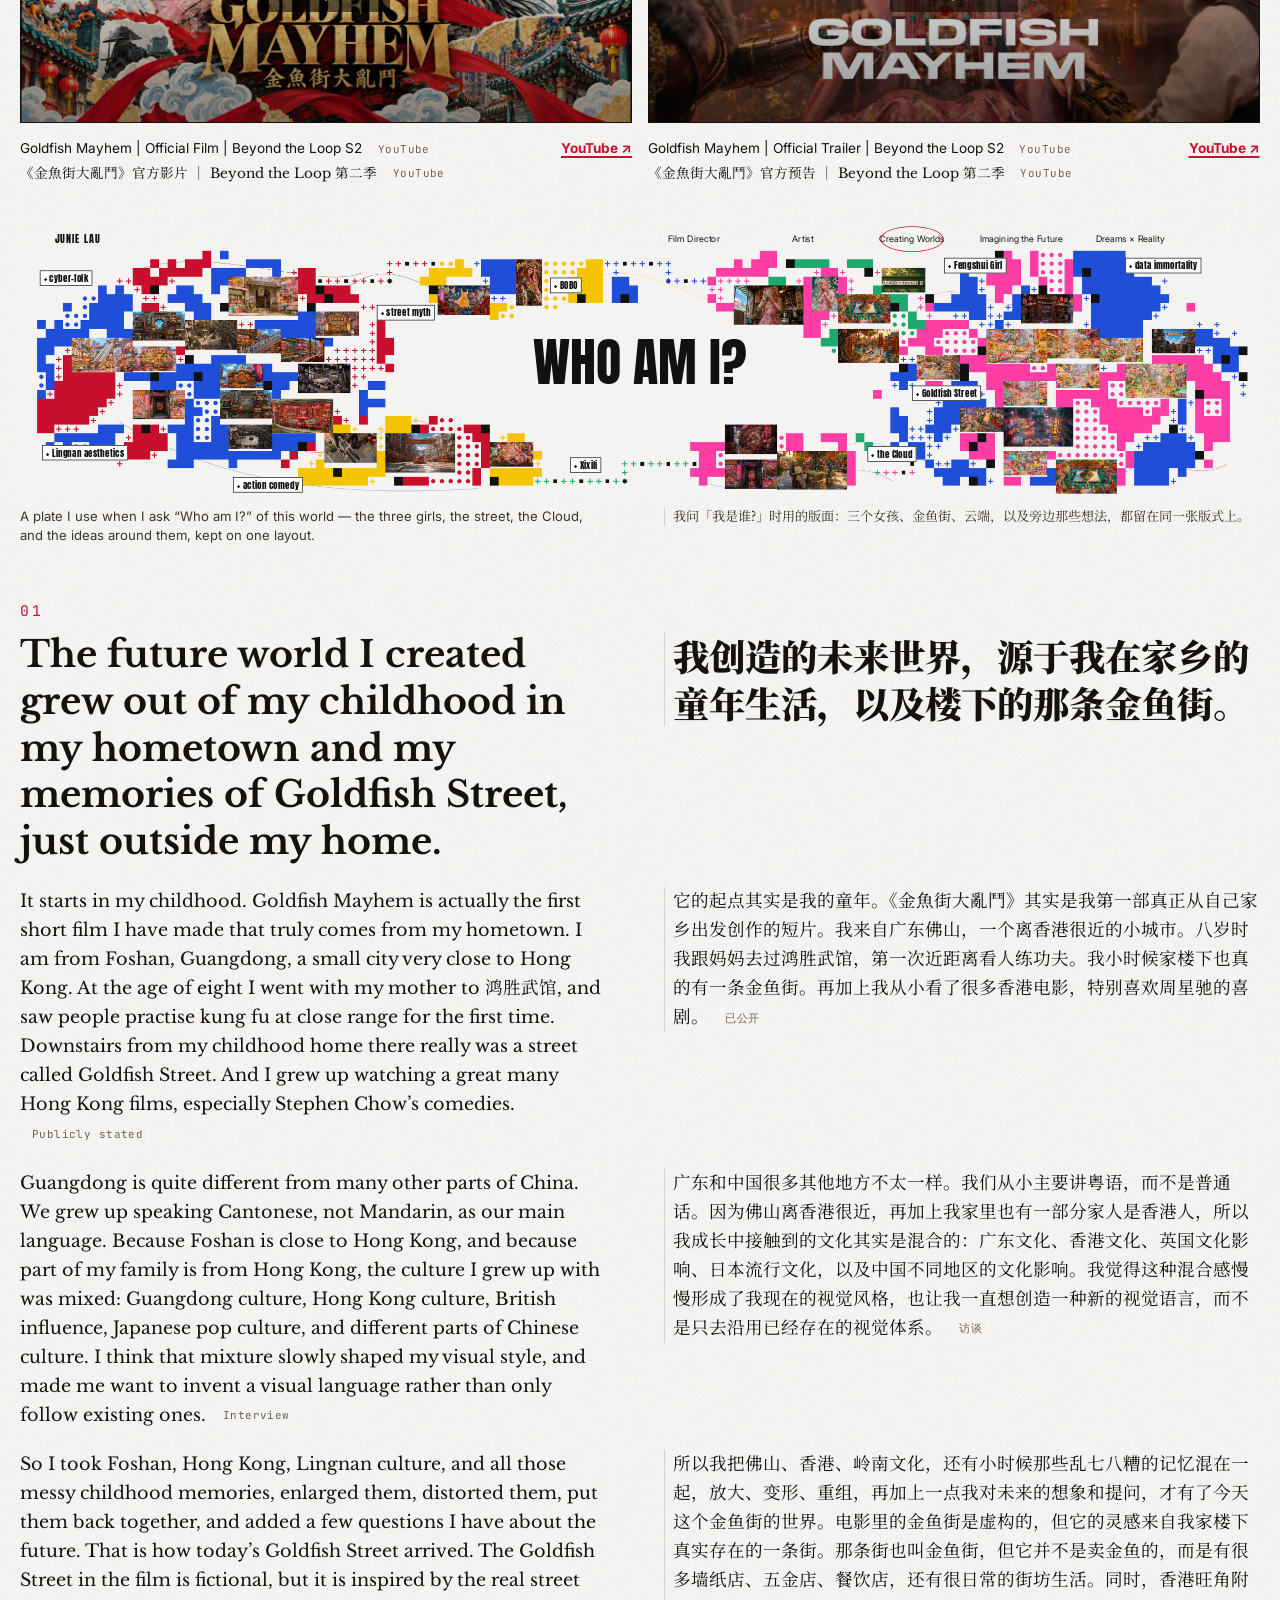
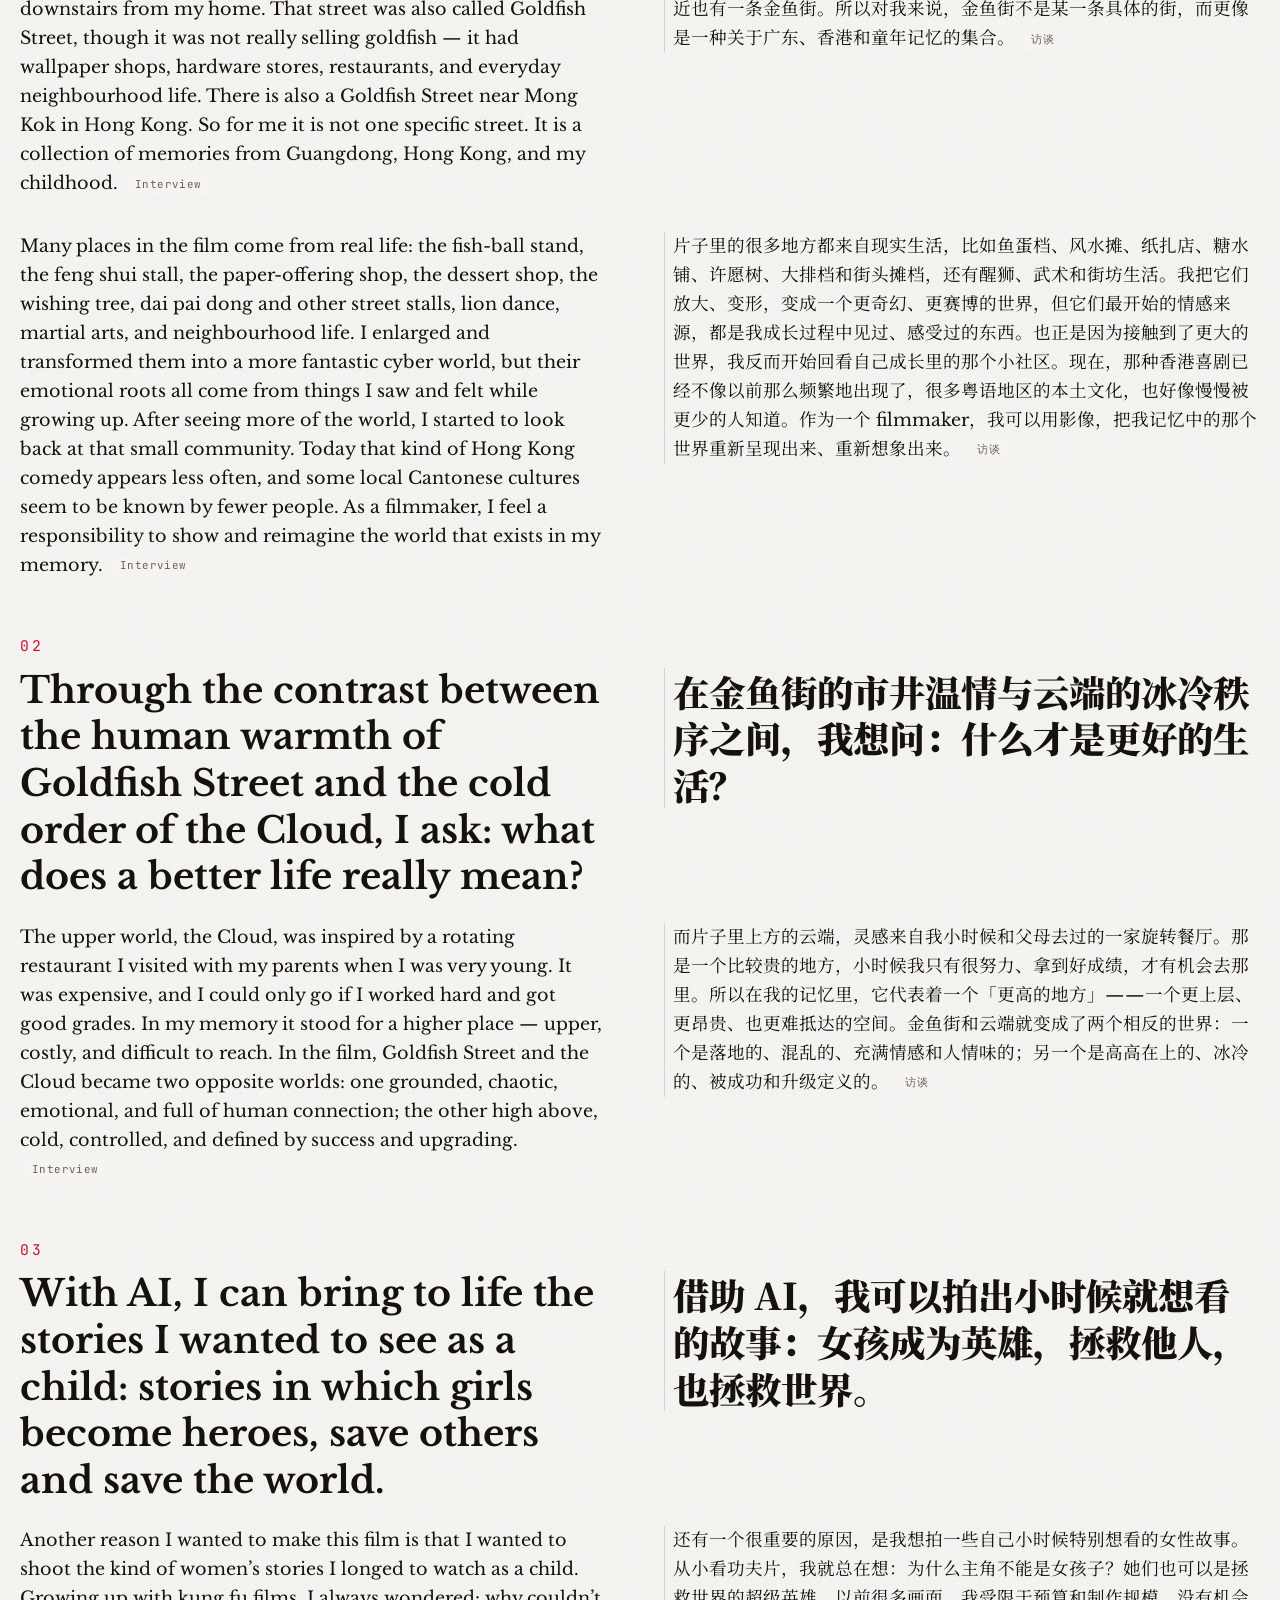
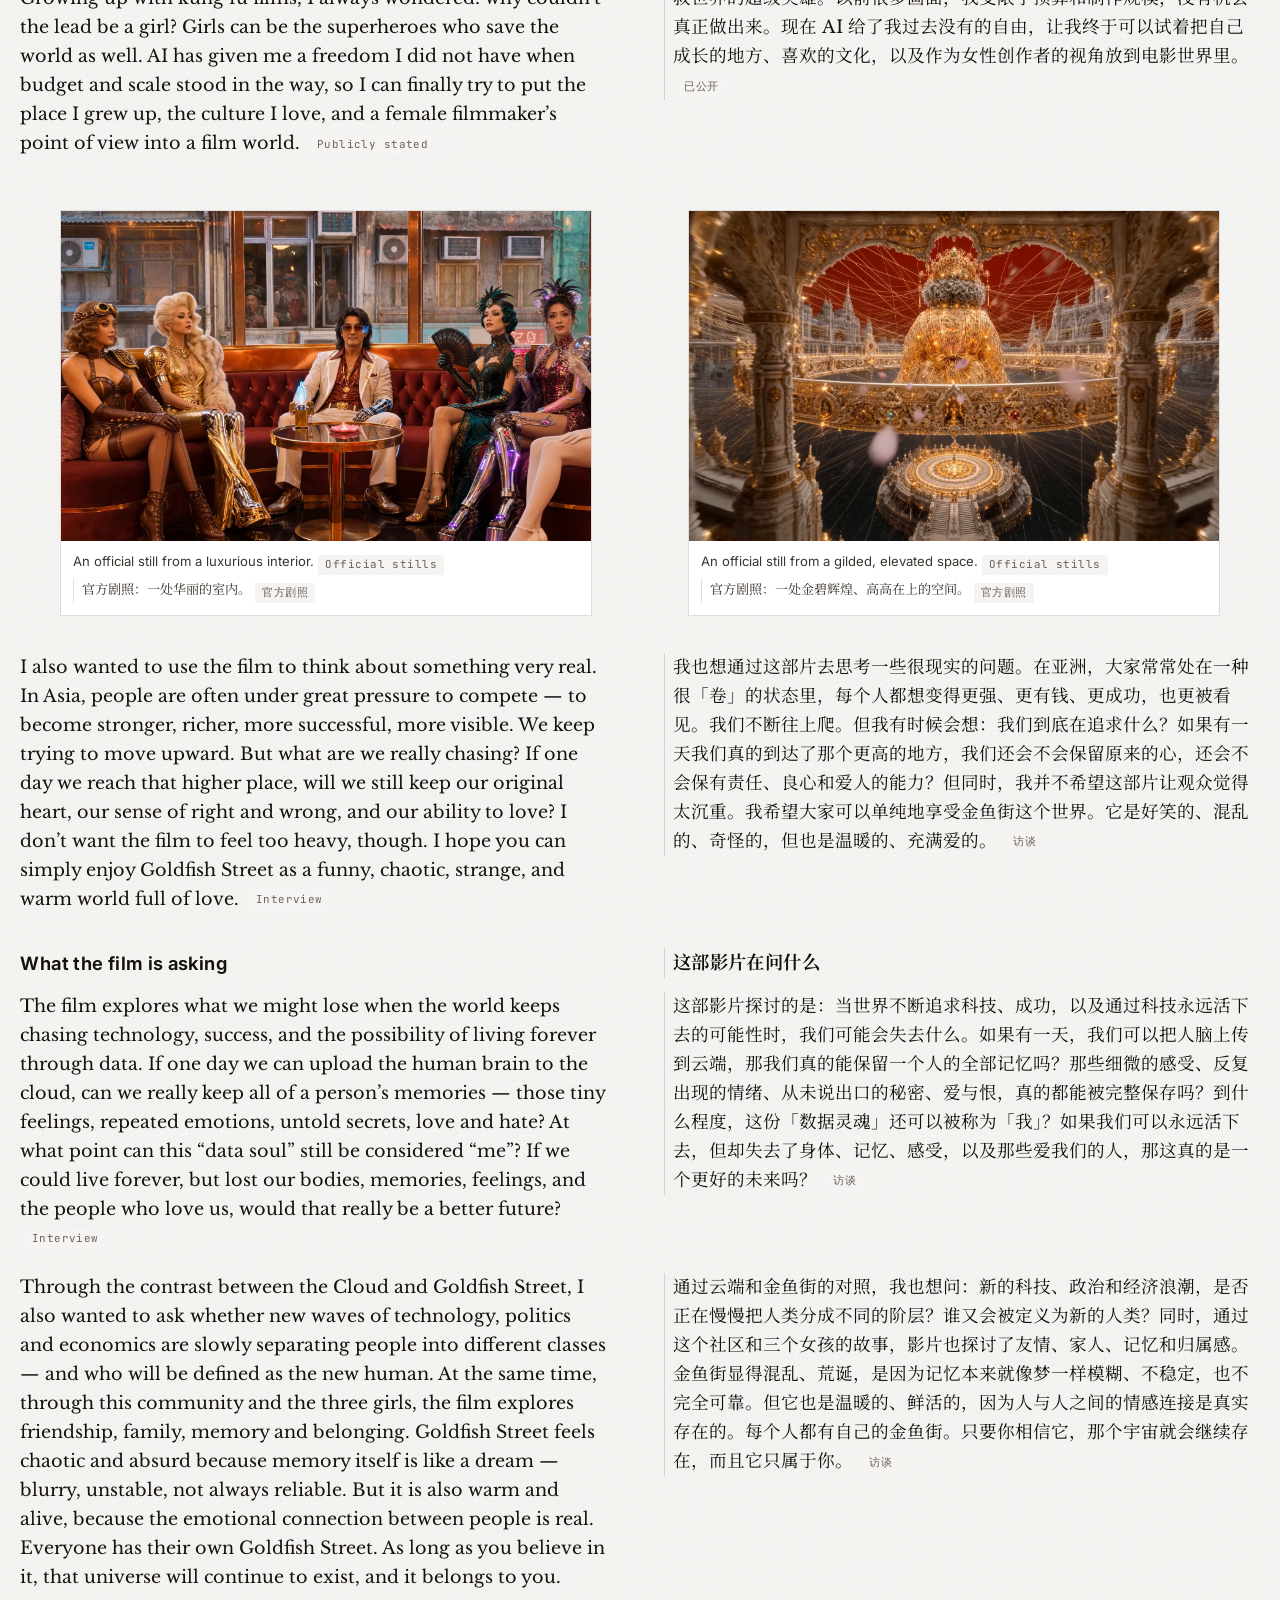
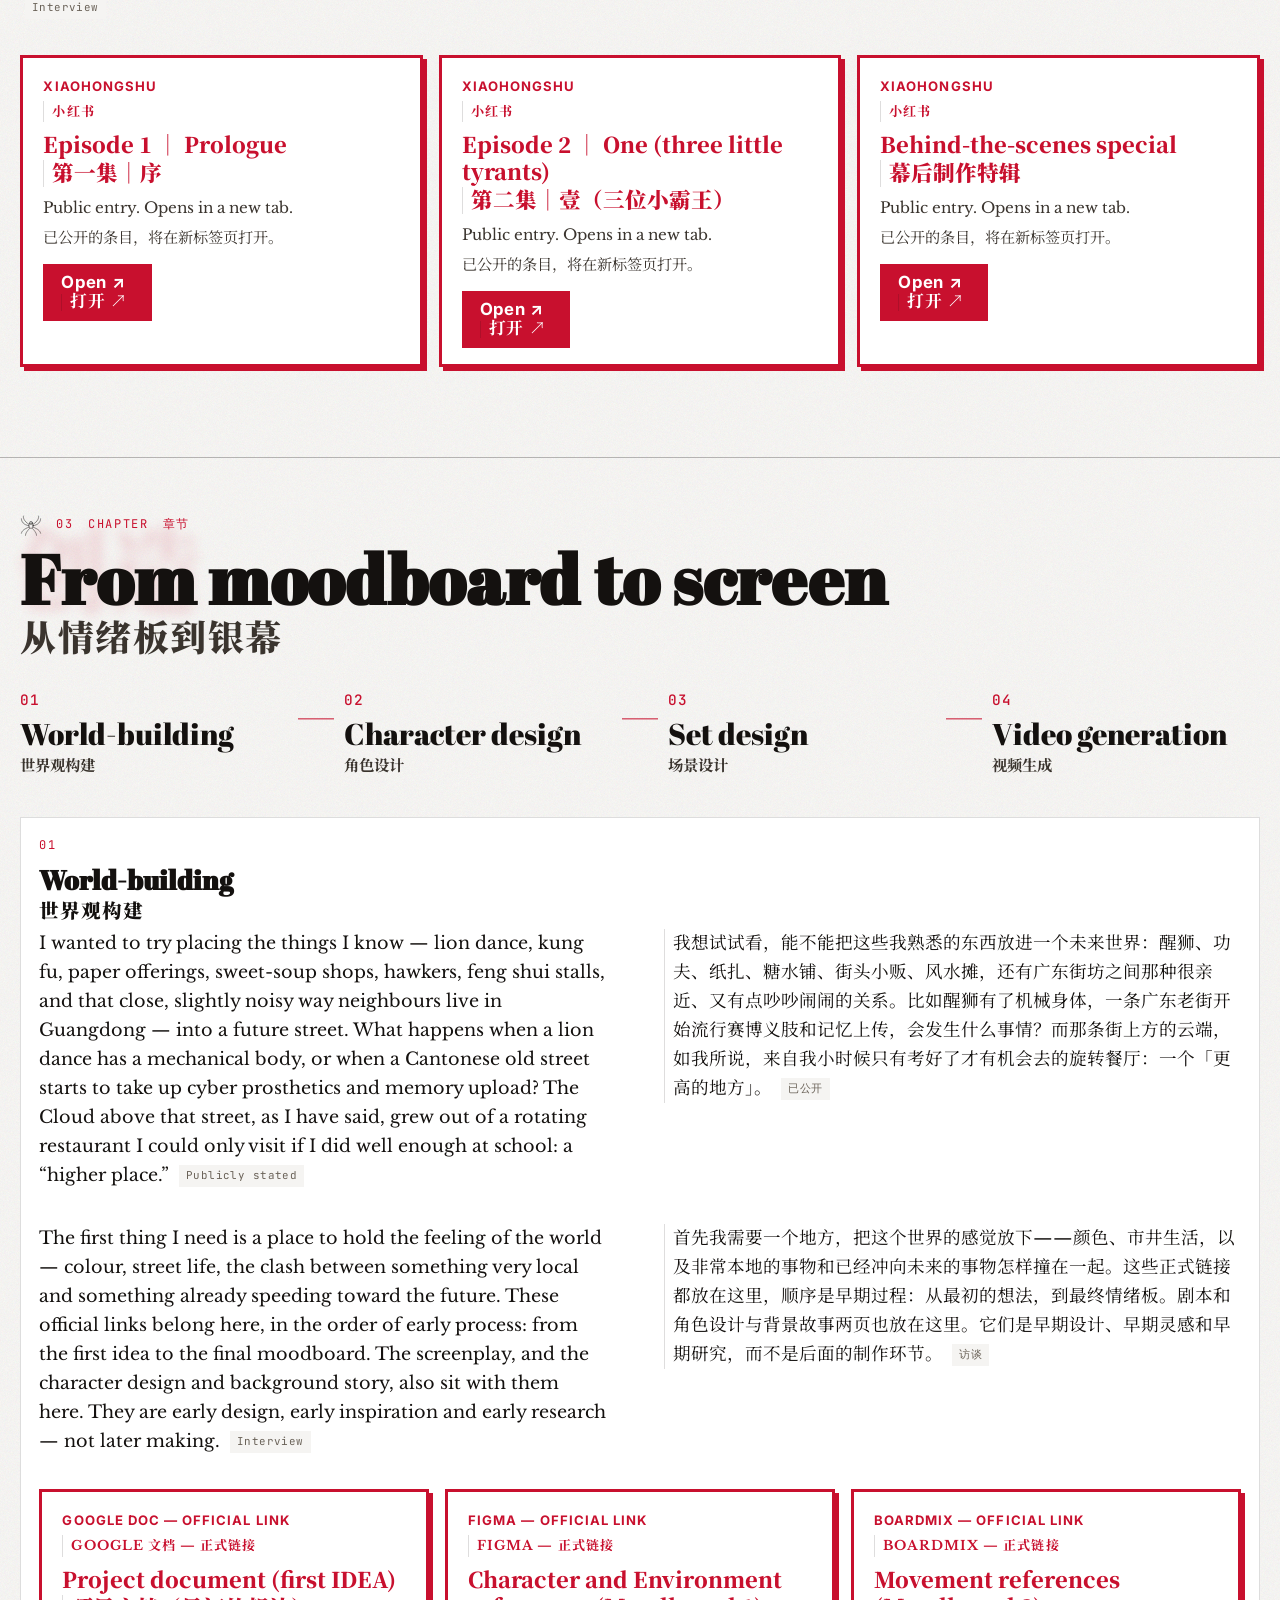
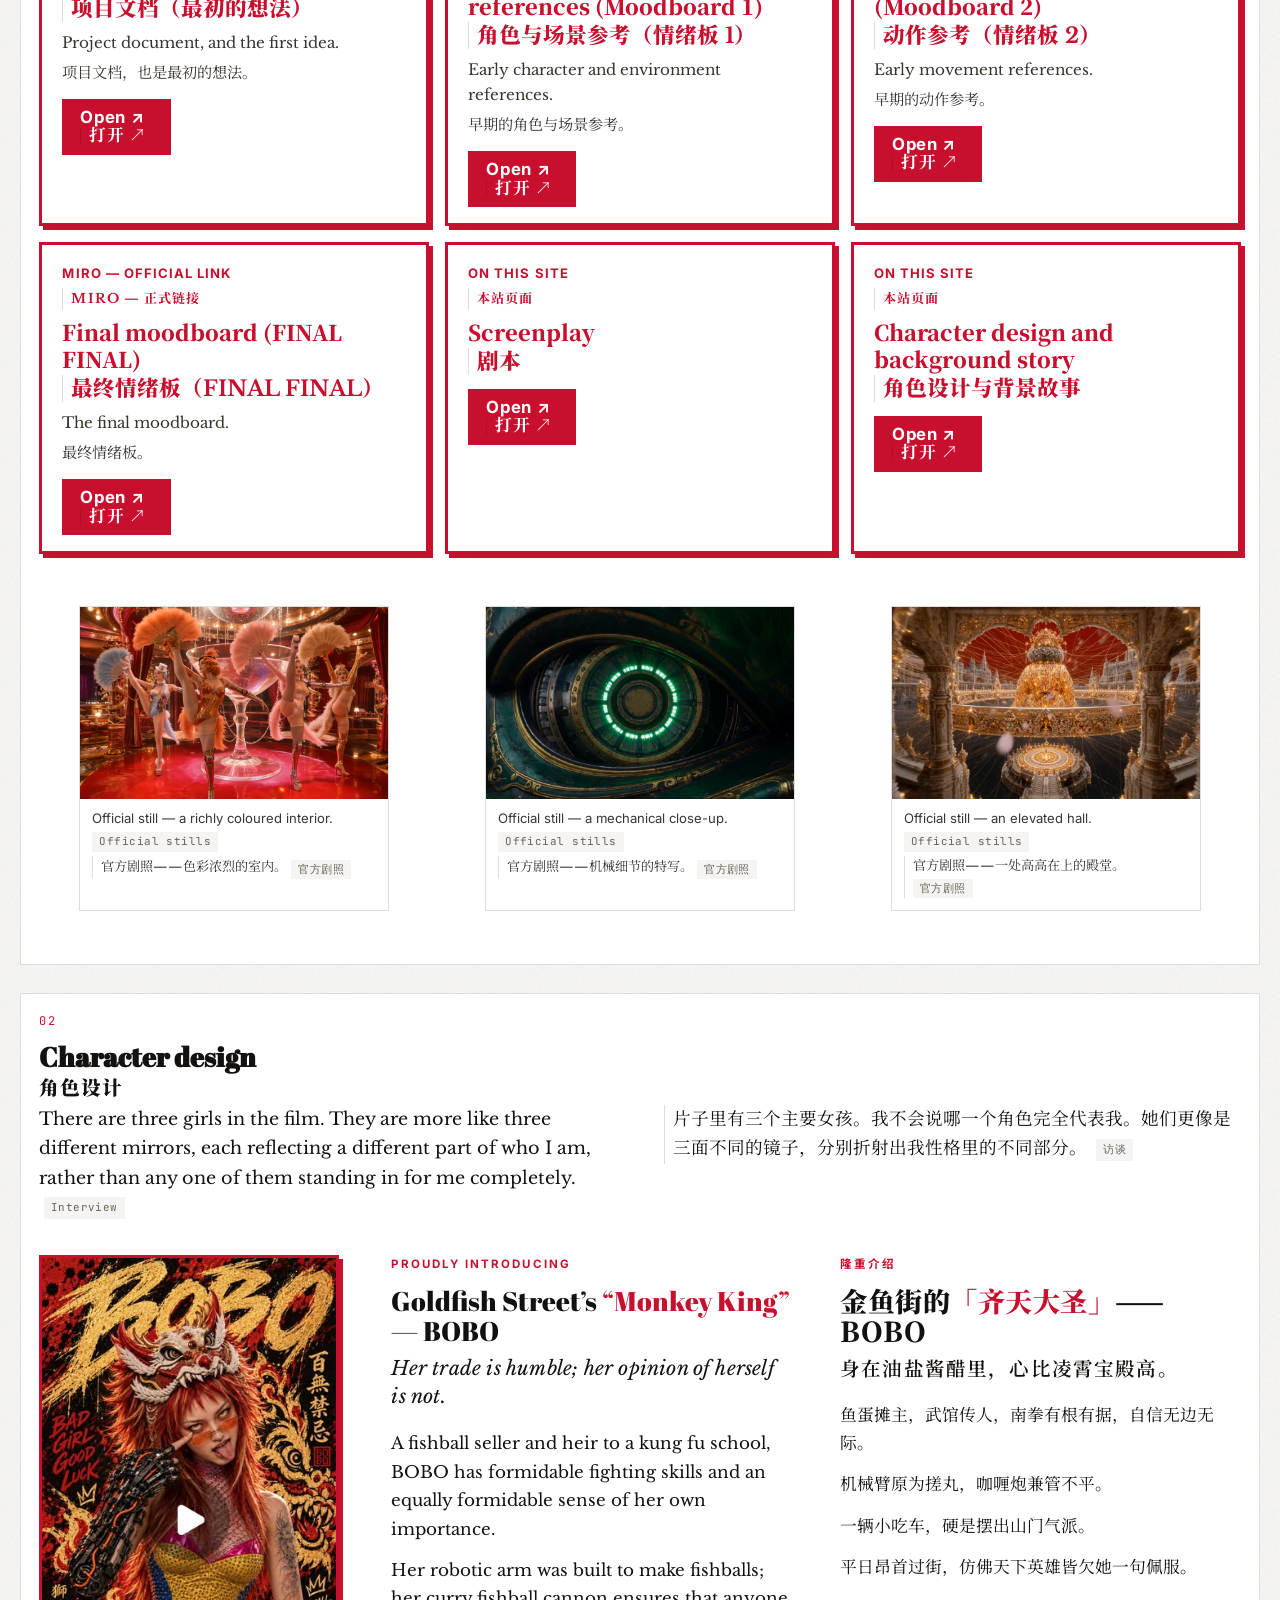
==== commit dd1d24c4: "Add ByteDance to the official collaborating-artist wordmark and credit line. Co-authored-by: JUJU <J" ====
--- a/index.html
+++ b/index.html
@@ -10,8 +10,8 @@
   <link rel="preconnect" href="https://fonts.googleapis.com">
   <link rel="preconnect" href="https://fonts.gstatic.com" crossorigin>
   <link href="https://fonts.googleapis.com/css2?family=Abril+Fatface&family=Anton&family=Inter:wght@400;500;600;700;800;900&family=JetBrains+Mono:wght@400;500&family=Libre+Baskerville:ital,wght@0,400;0,700;1,400&family=Noto+Sans+SC:wght@400;500;700&family=Noto+Serif+SC:wght@400;600;700;900&display=swap" rel="stylesheet">
-  <link rel="stylesheet" href="css/style.css?v=t649">
-  <link rel="stylesheet" href="css/plates-06-07-09.css?v=t649">
+  <link rel="stylesheet" href="css/style.css?v=t651">
+  <link rel="stylesheet" href="css/plates-06-07-09.css?v=t651">
 </head>
 <body data-lang="both">
   <a class="skip" href="#main">Skip to content / 跳到正文</a>
@@ -39,7 +39,7 @@
     <button class="navbtn next" type="button" aria-label="Next">›</button>
     <div class="cap"></div>
   </div>
-  <script src="js/content.js?v=t649"></script>
-  <script src="js/app.js?v=t649"></script>
+  <script src="js/content.js?v=t651"></script>
+  <script src="js/app.js?v=t651"></script>
 </body>
 </html>
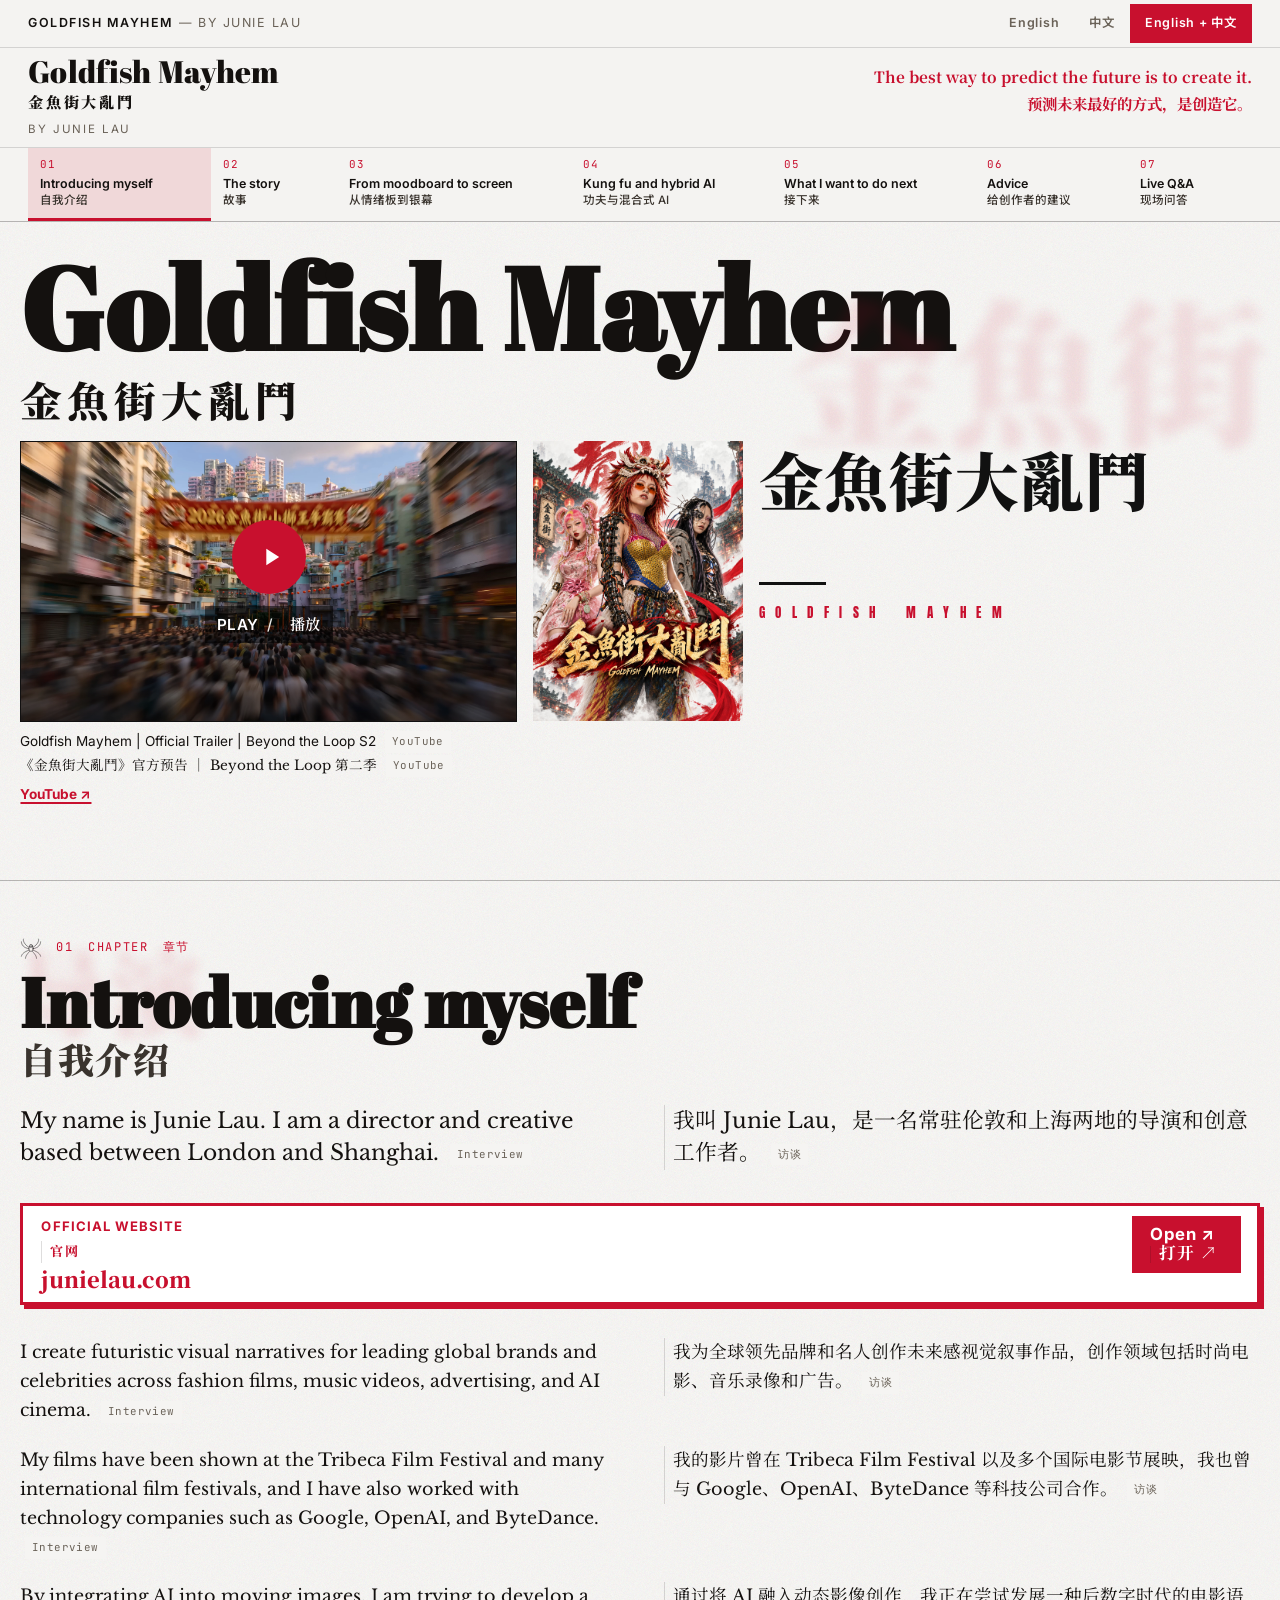
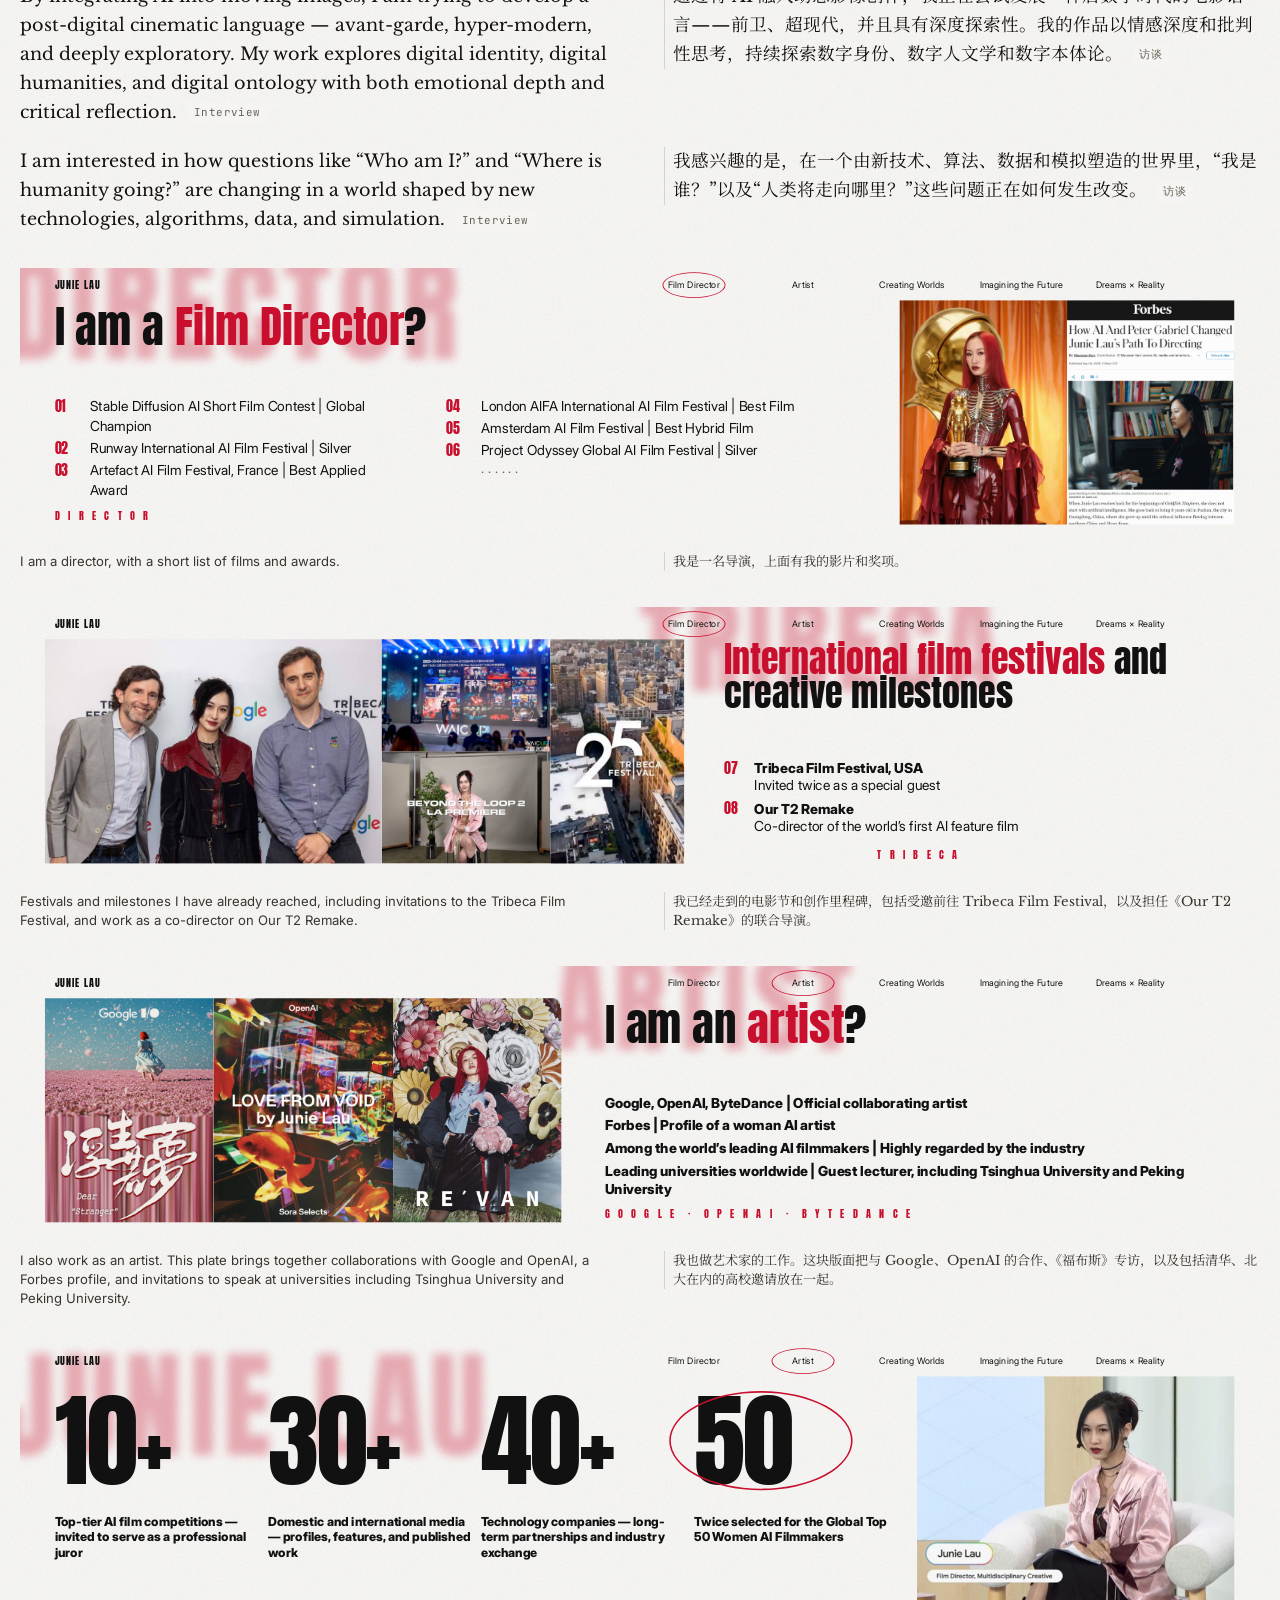
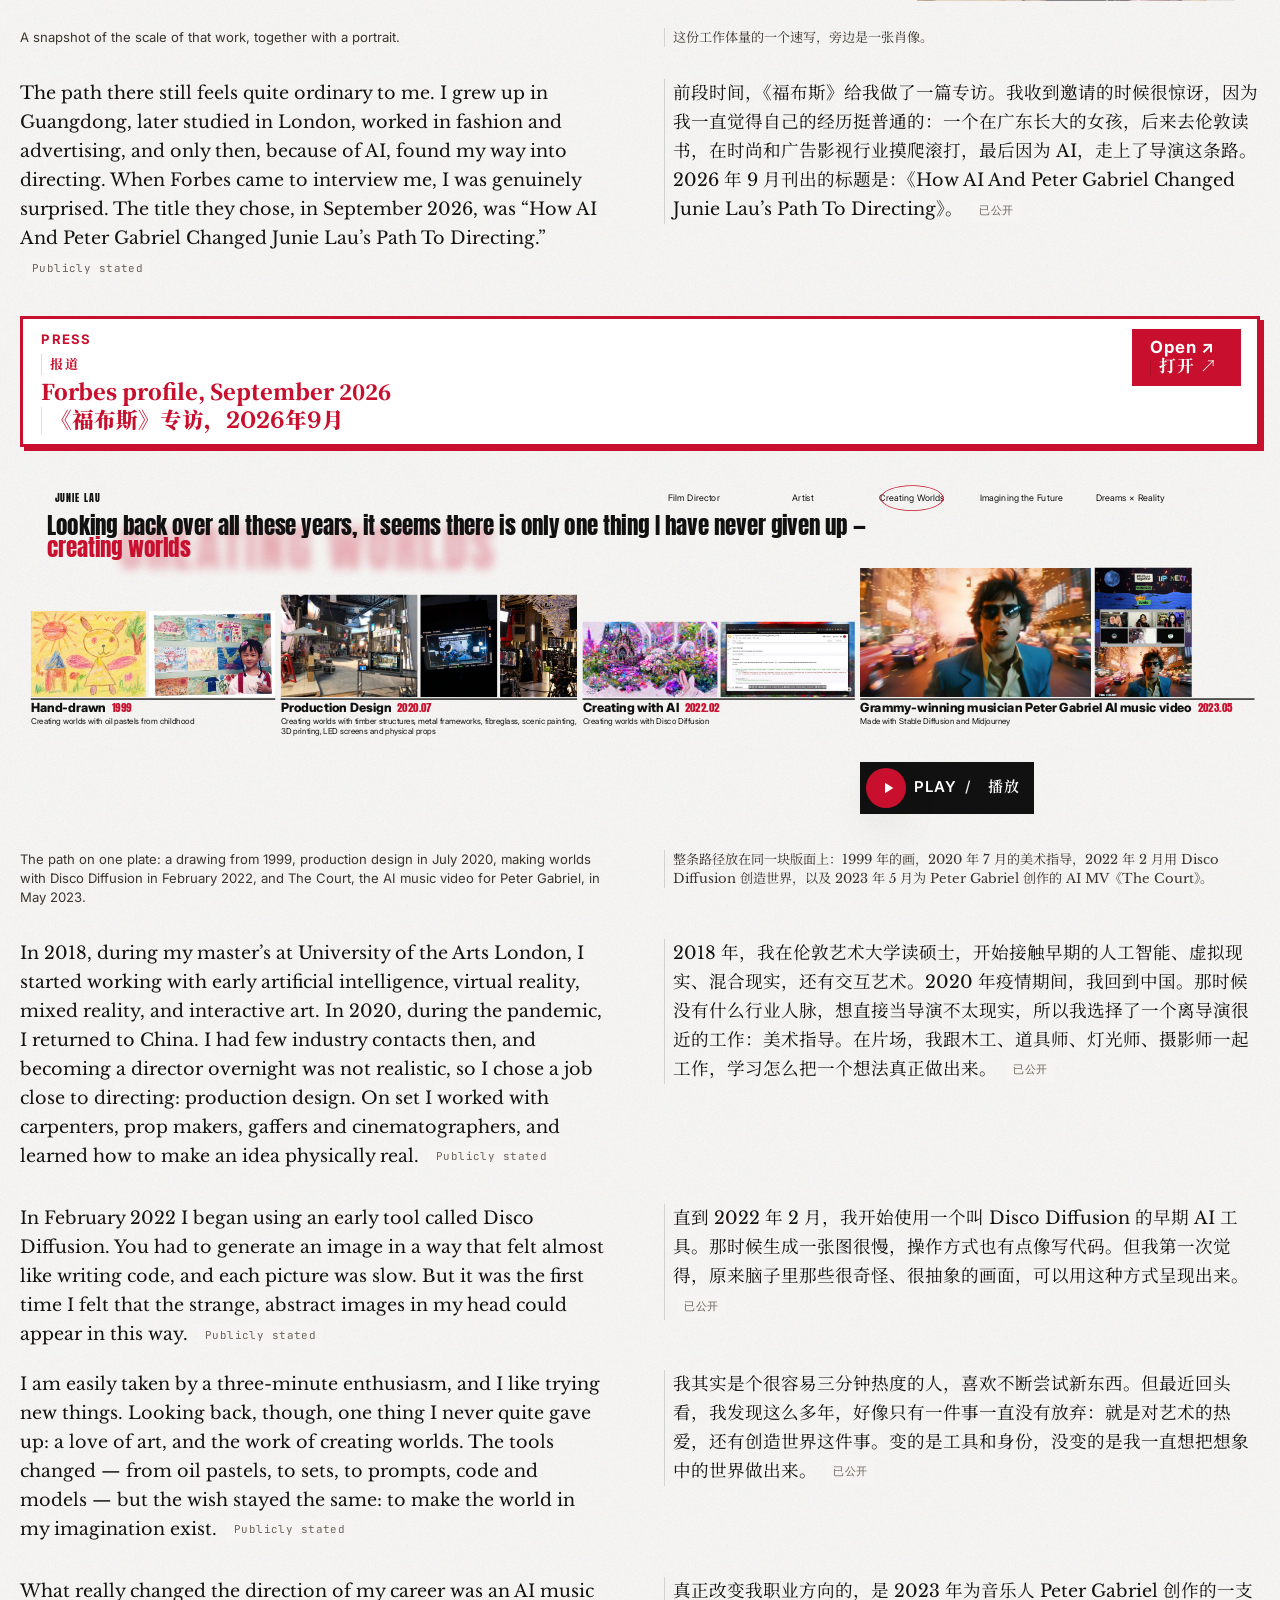
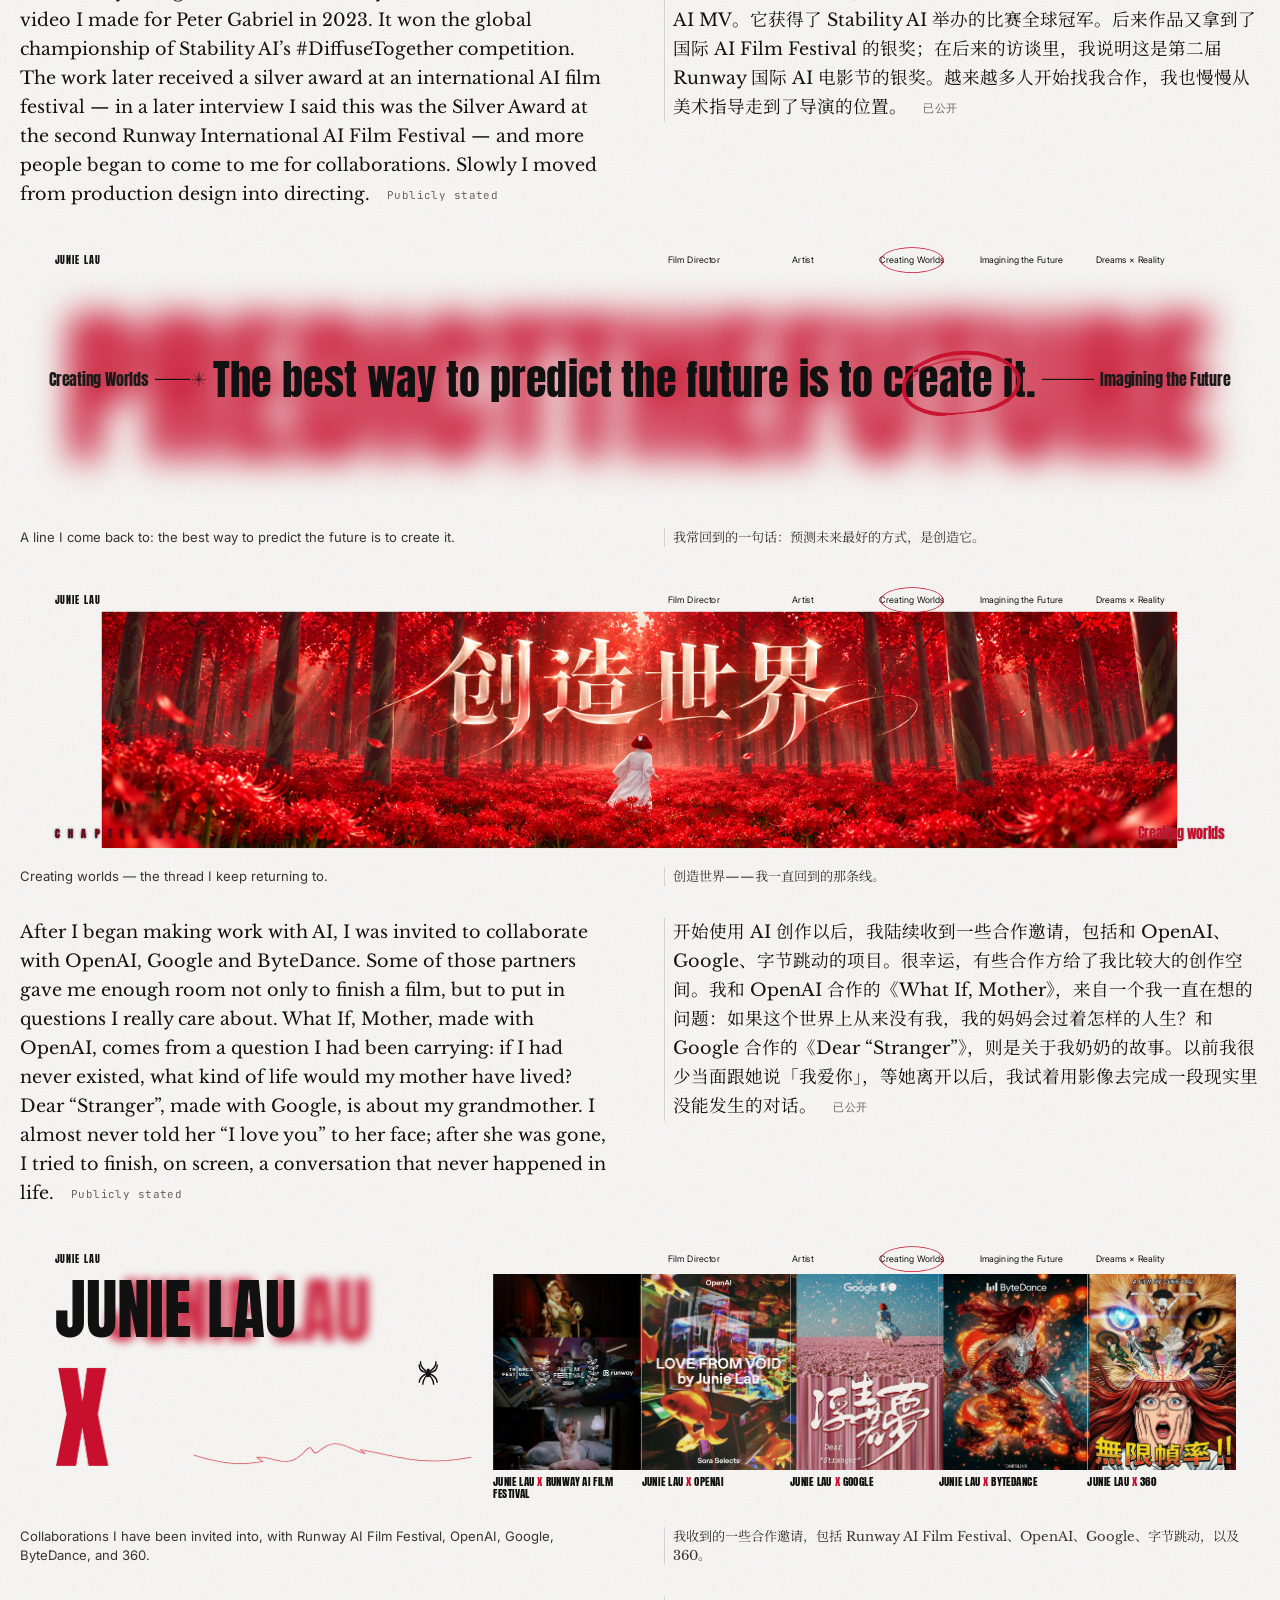
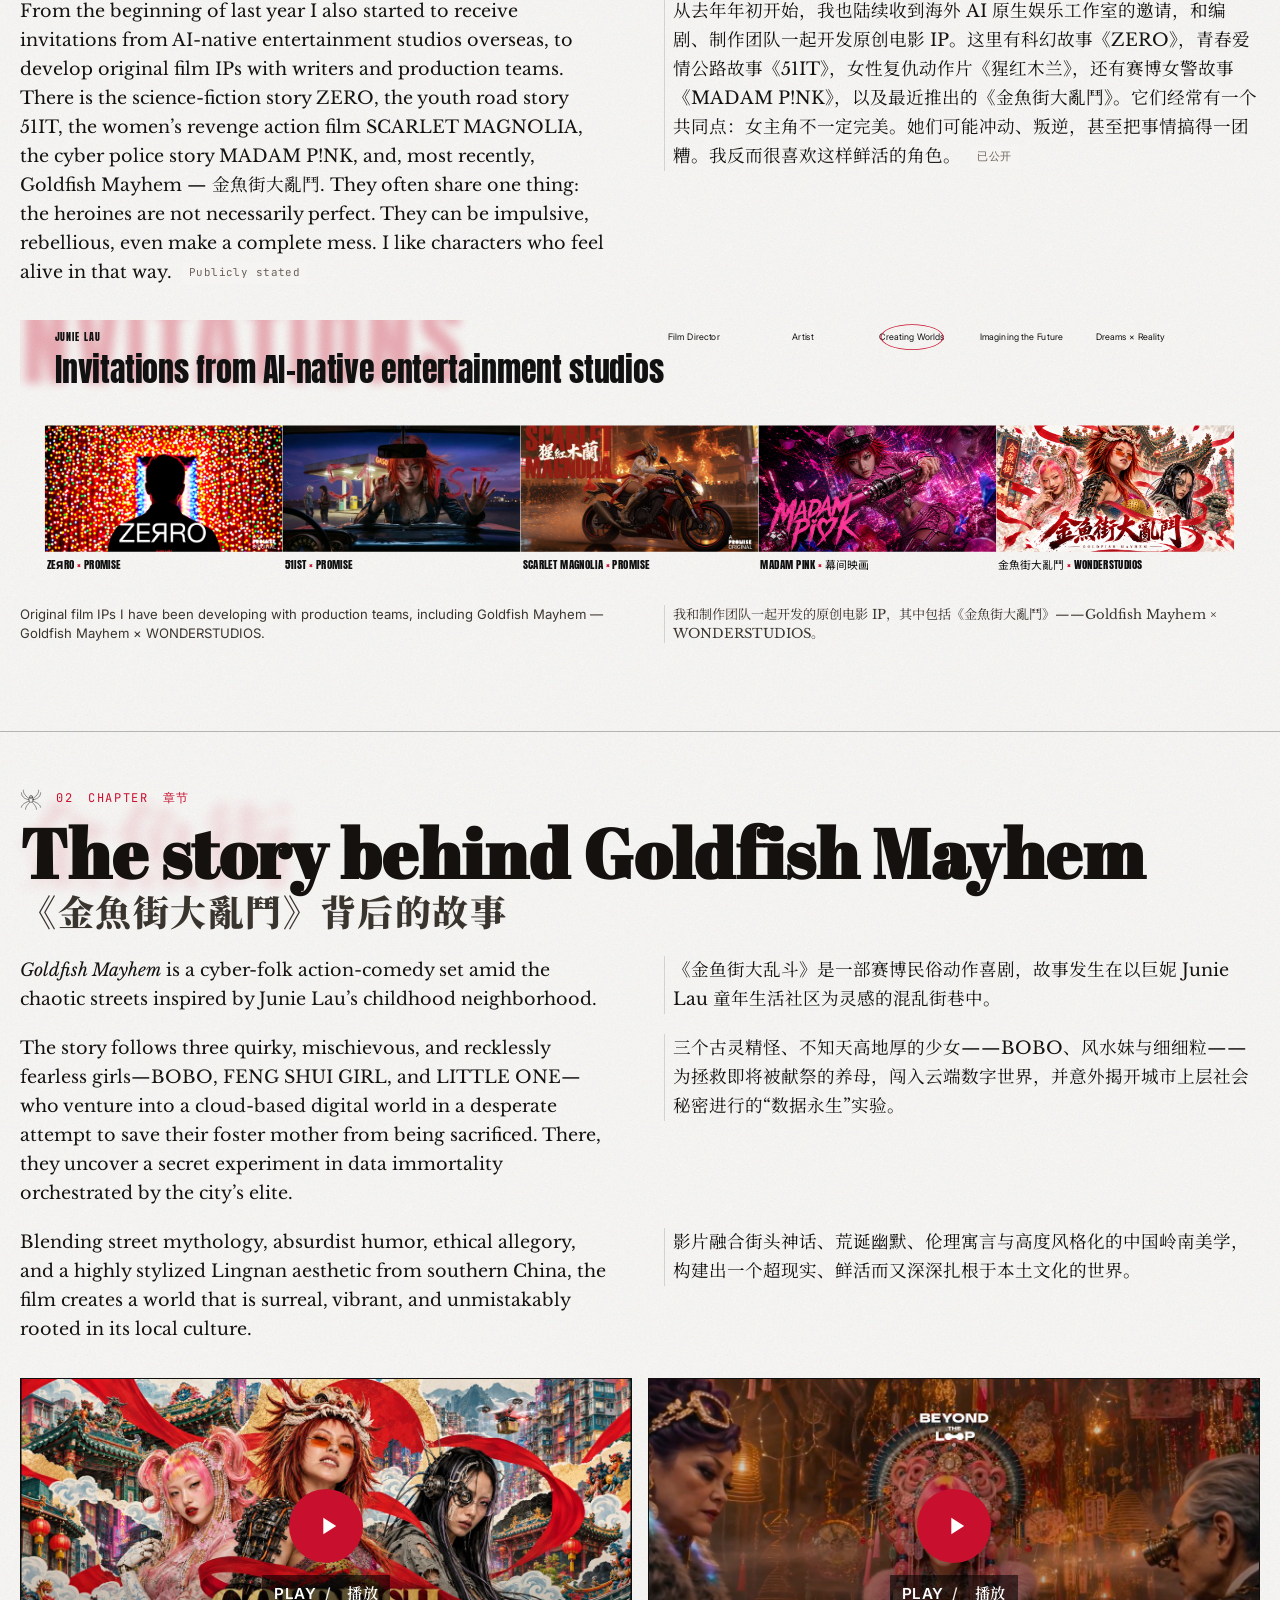
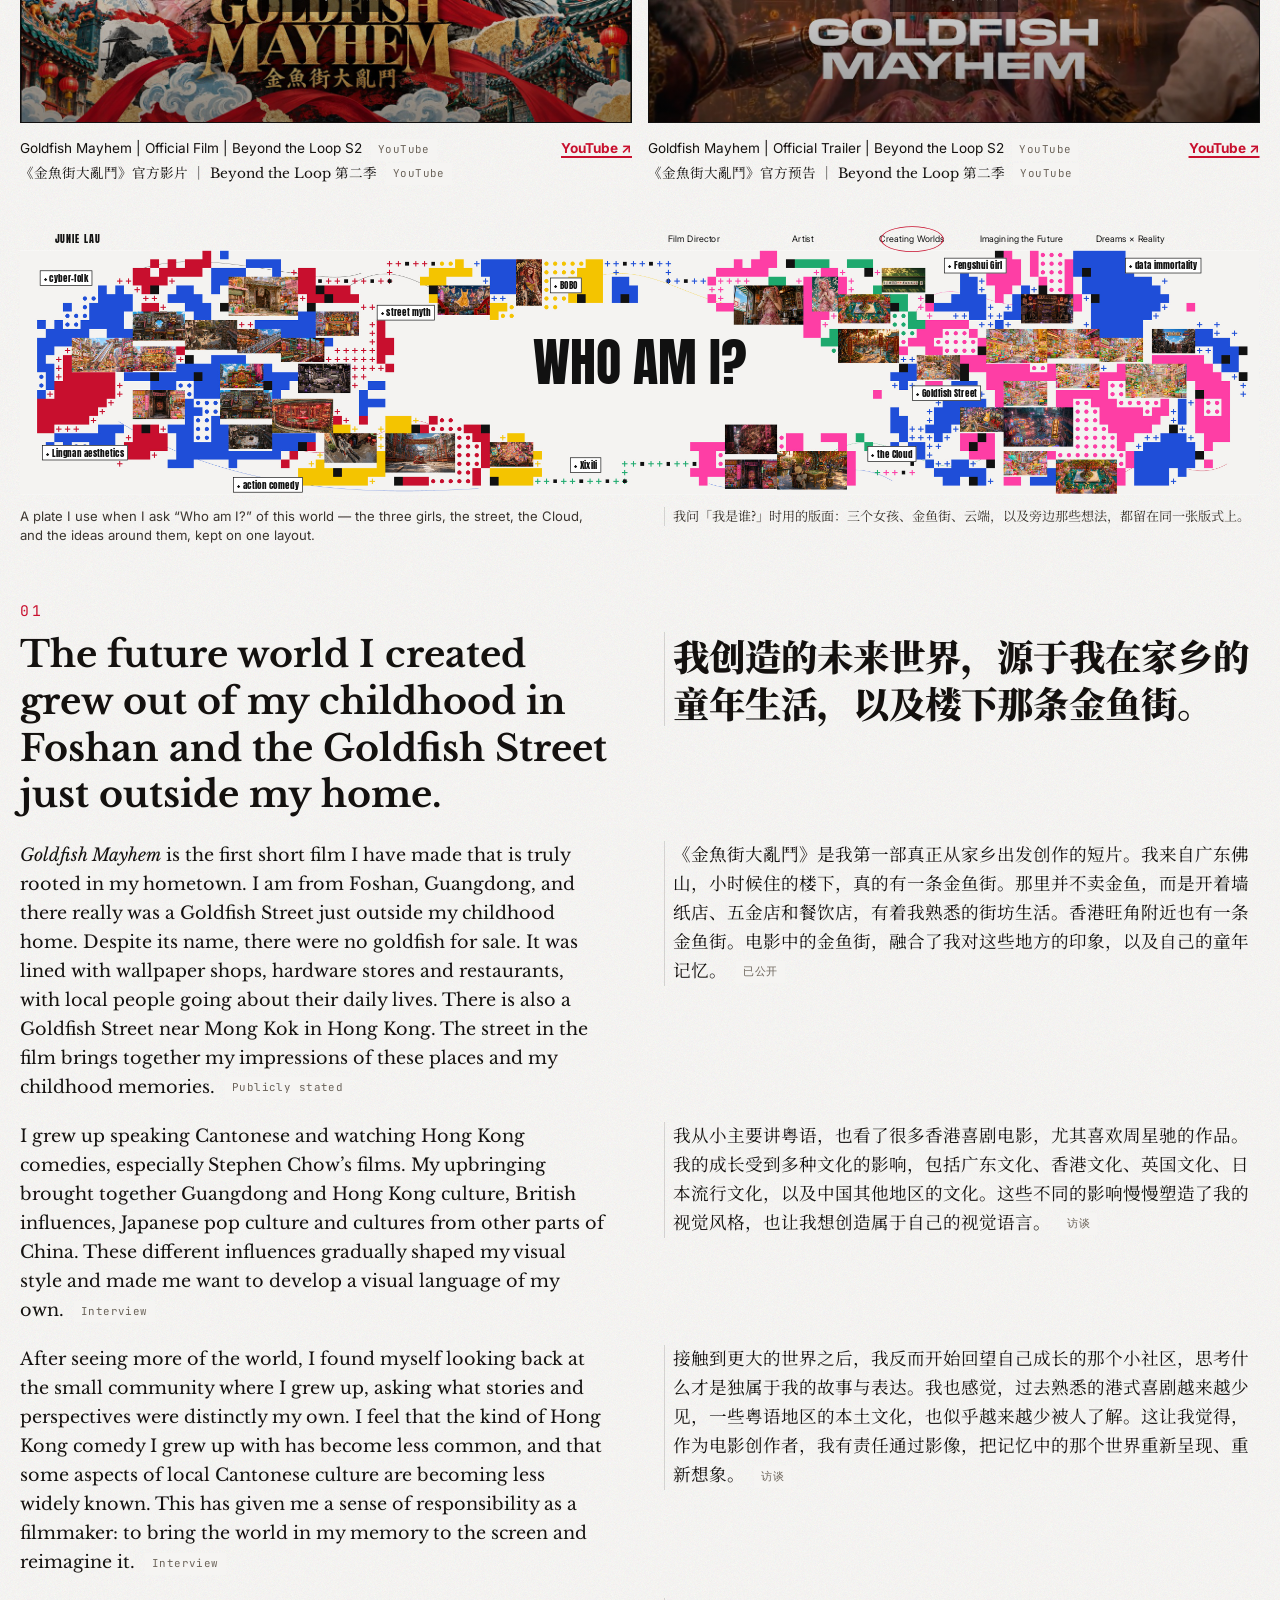
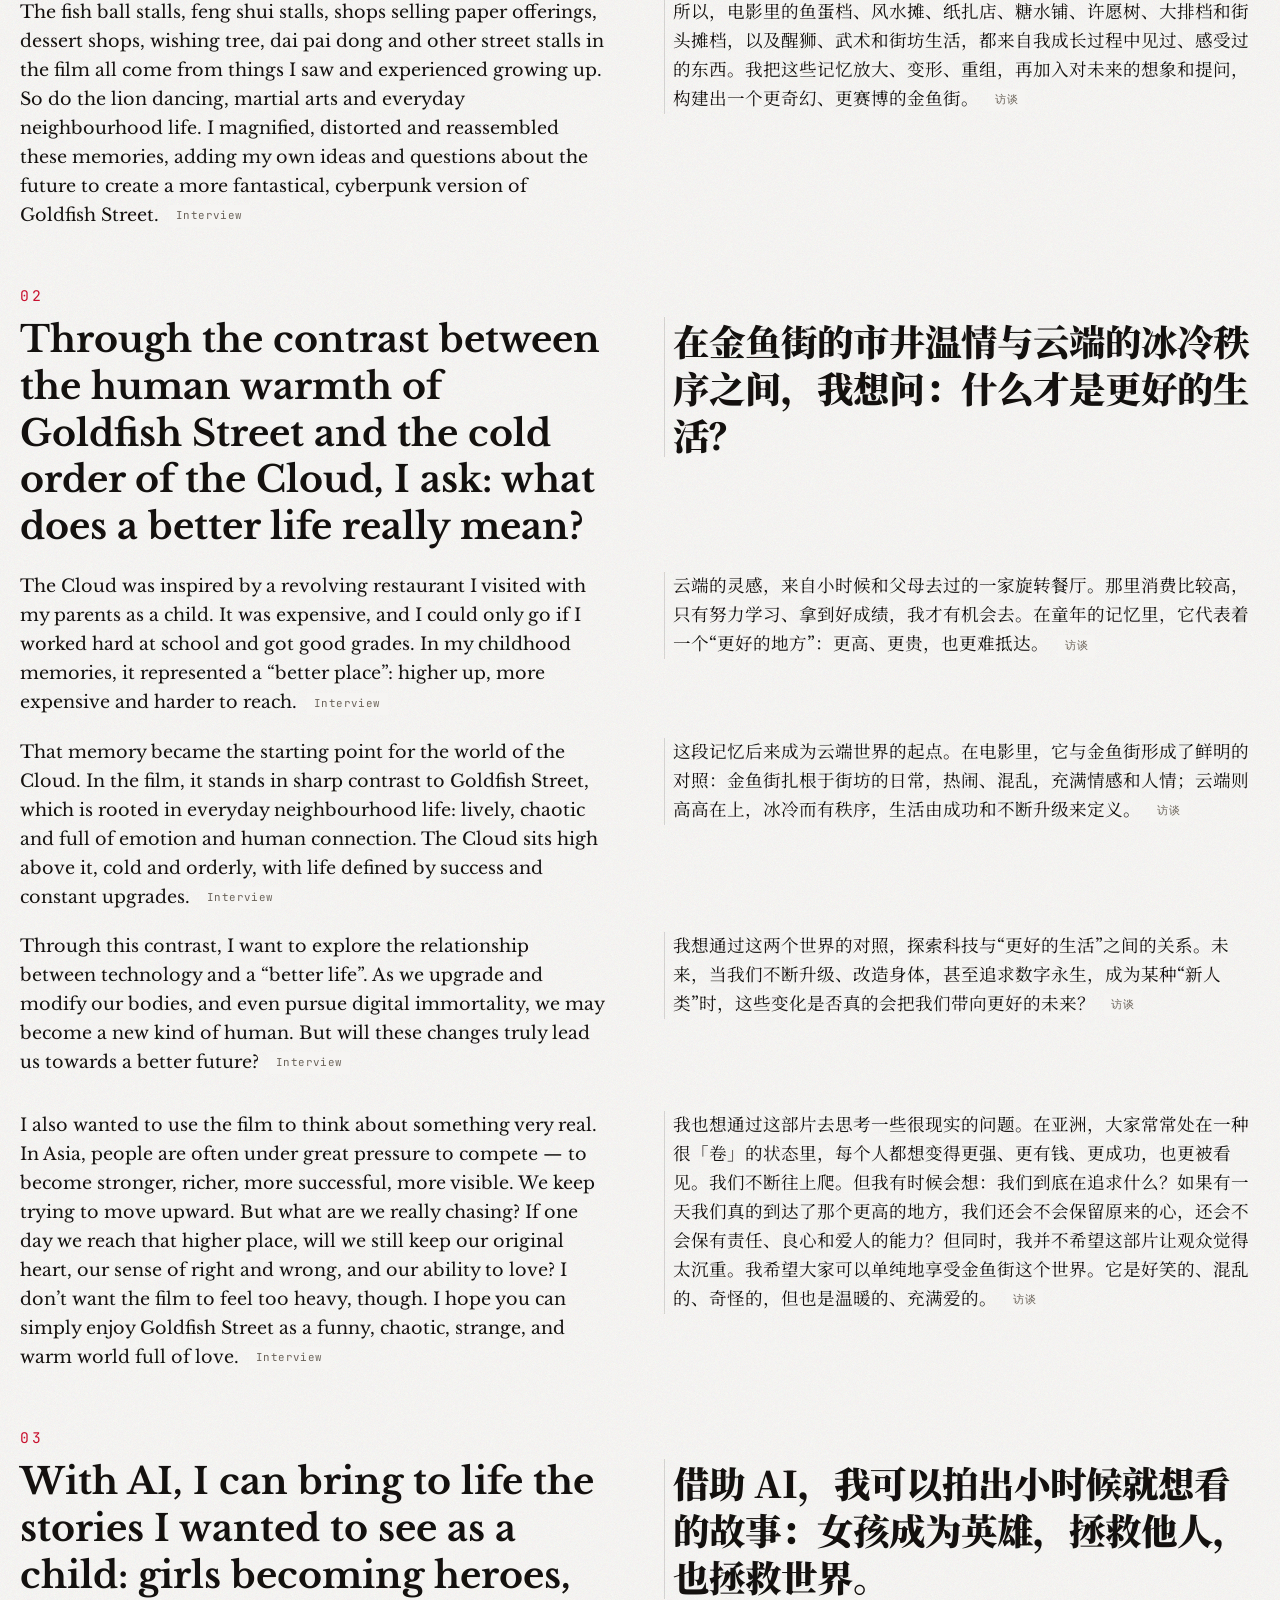
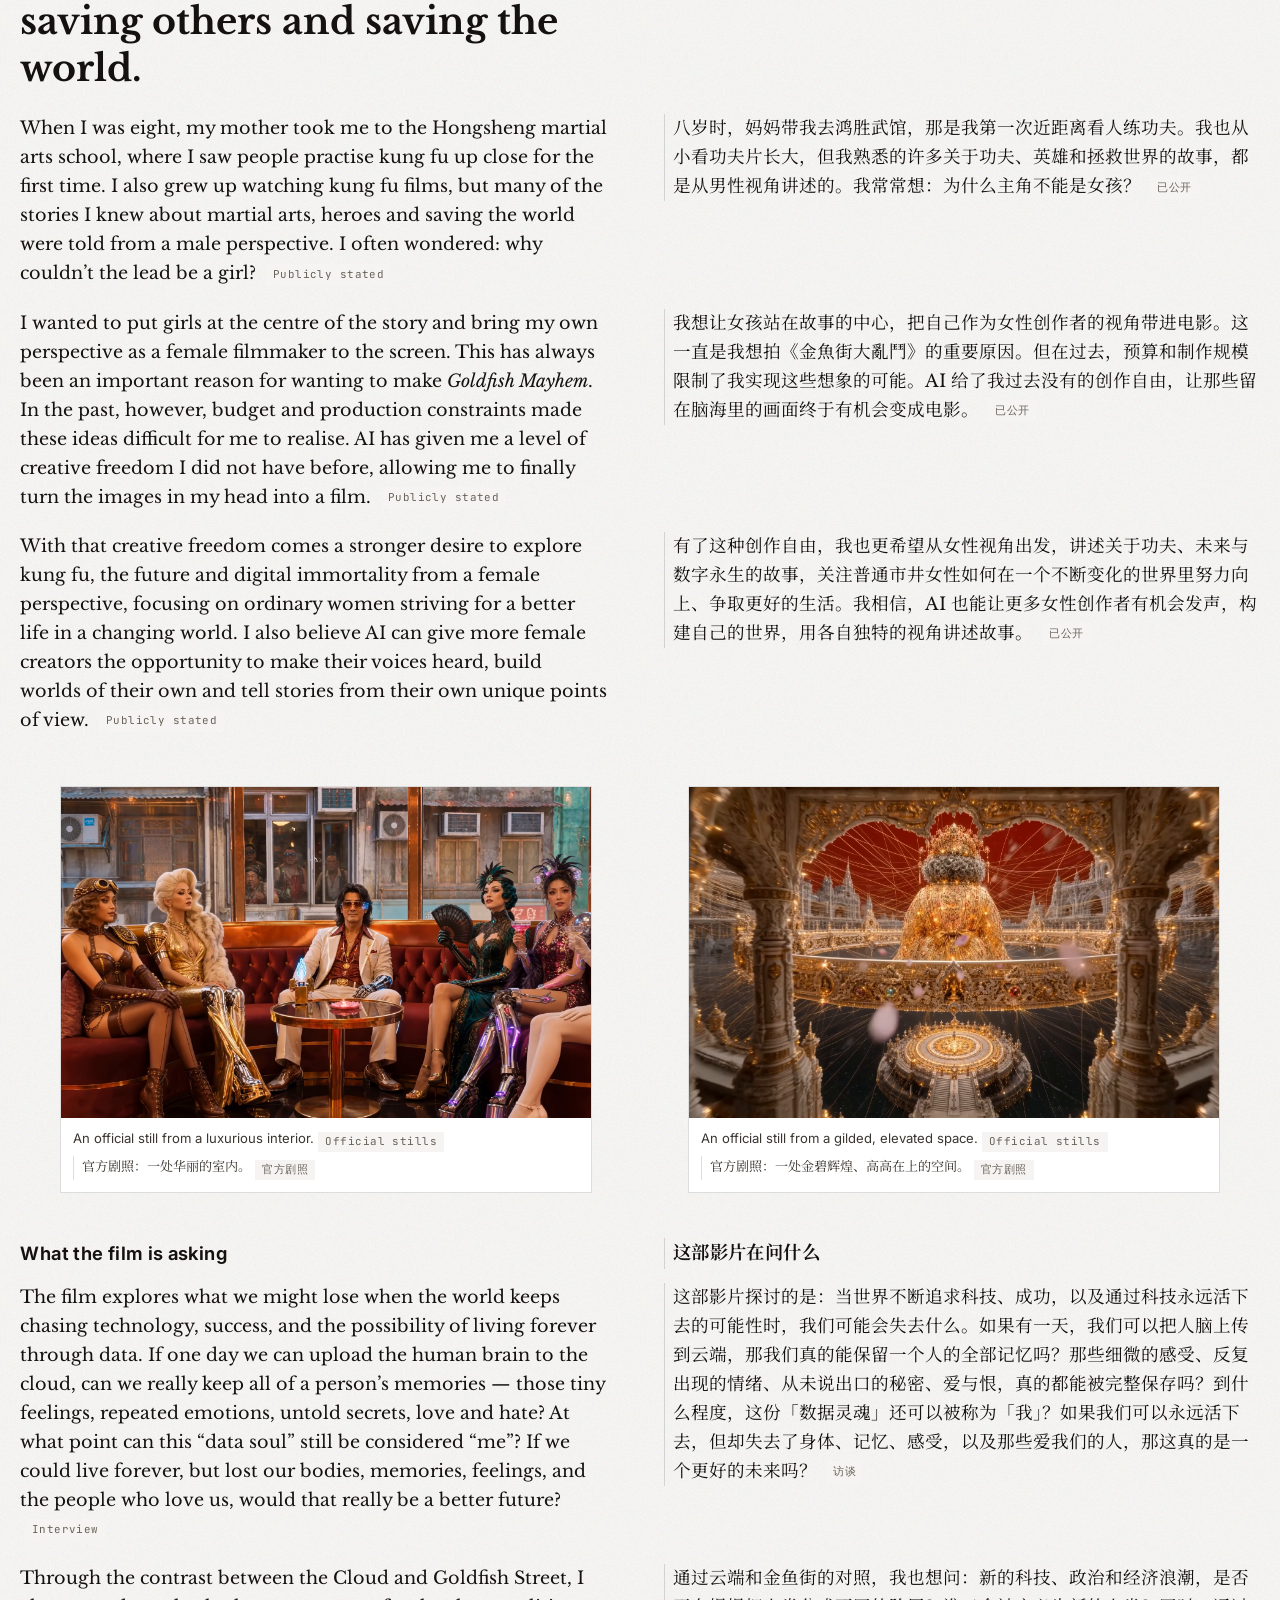
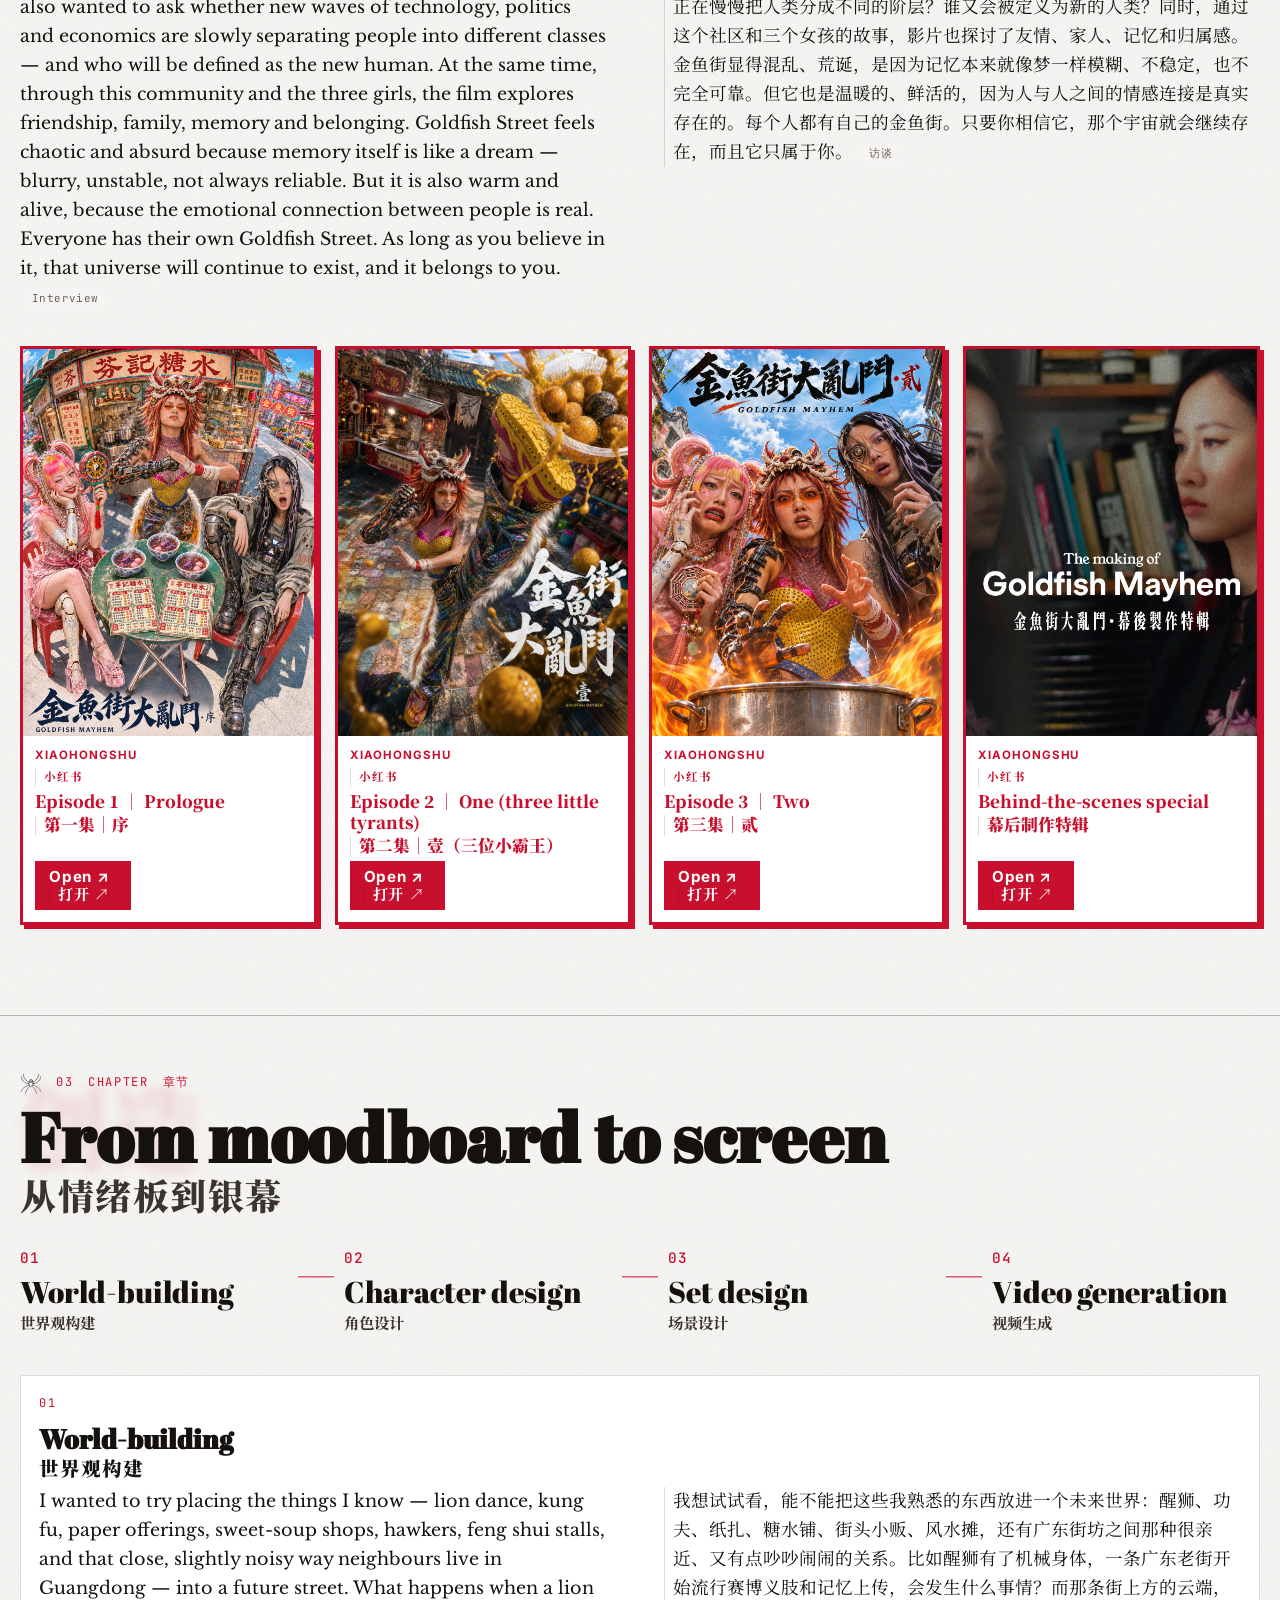
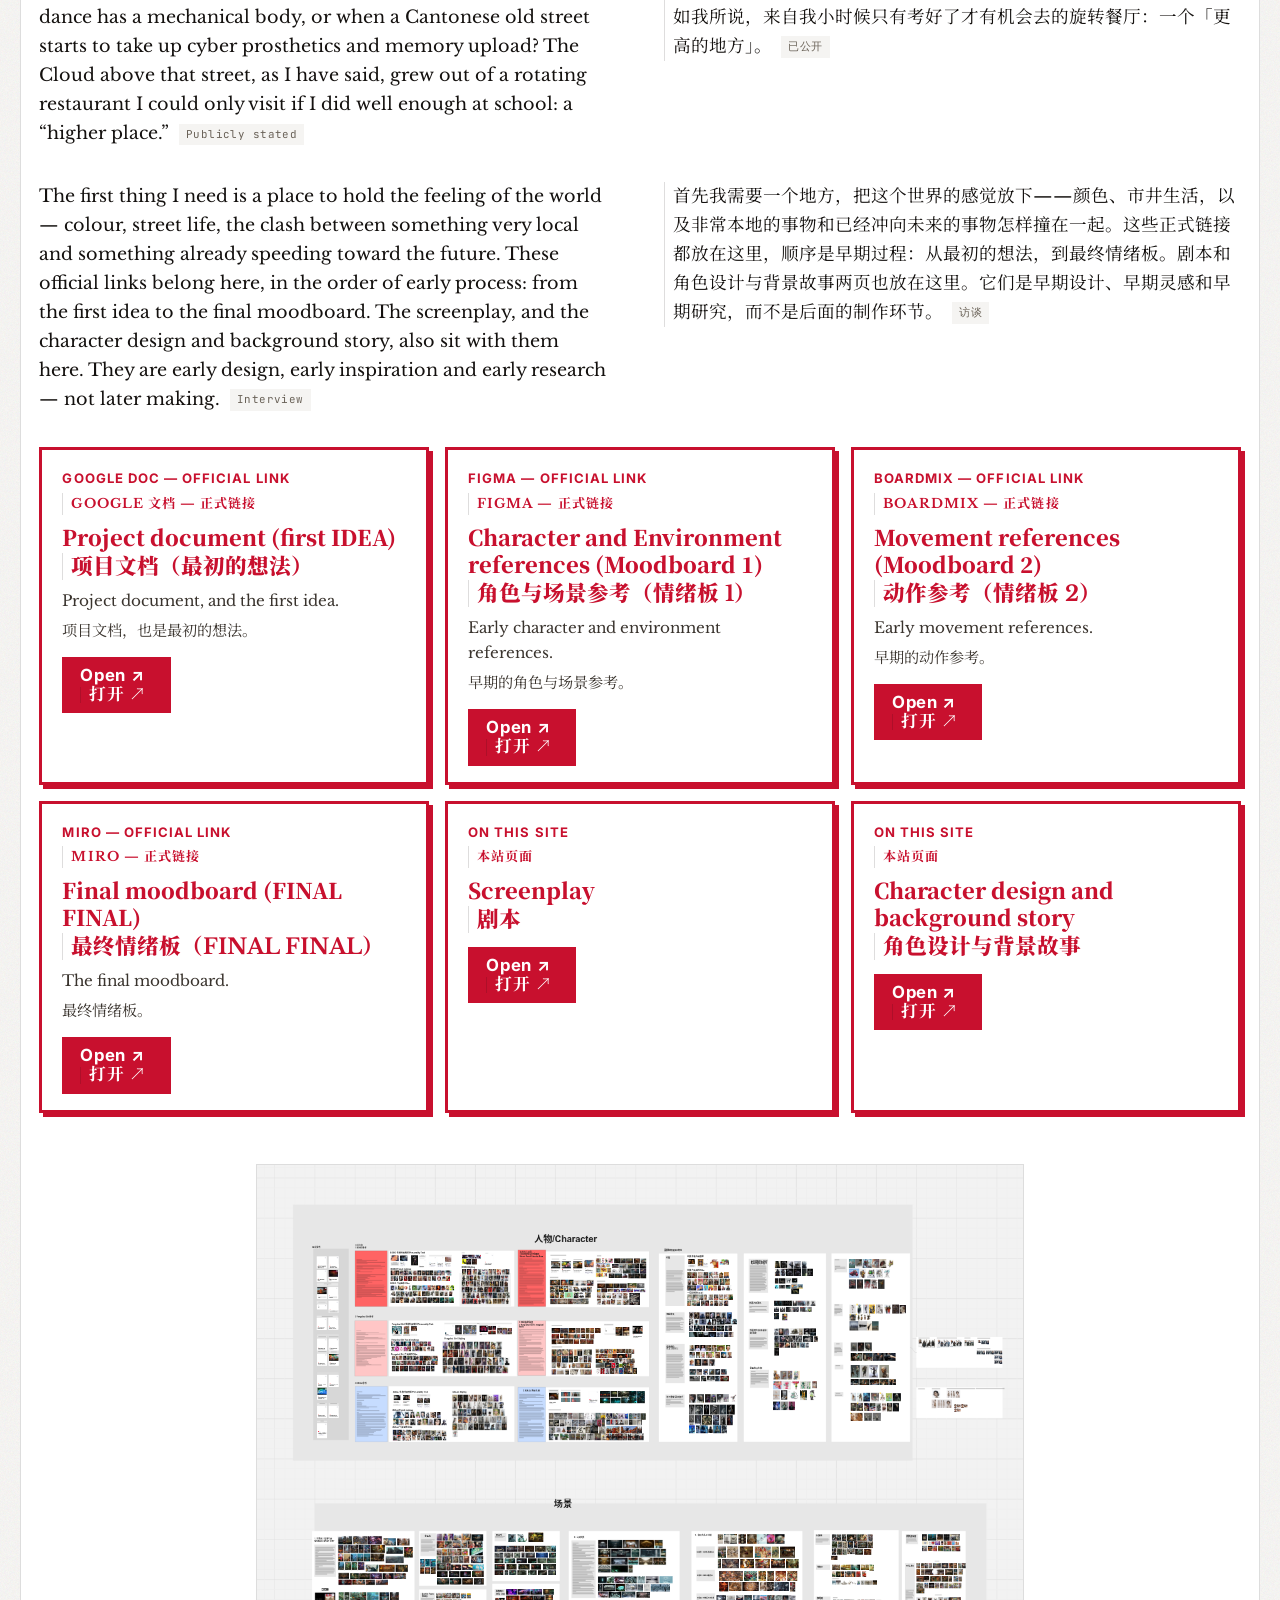
==== commit b562db92: "Publish the t651–t665 Goldfish live-page wave: compact typographic plates, rewritten thesis copy, of" ====
--- a/index.html
+++ b/index.html
@@ -10,8 +10,8 @@
   <link rel="preconnect" href="https://fonts.googleapis.com">
   <link rel="preconnect" href="https://fonts.gstatic.com" crossorigin>
   <link href="https://fonts.googleapis.com/css2?family=Abril+Fatface&family=Anton&family=Inter:wght@400;500;600;700;800;900&family=JetBrains+Mono:wght@400;500&family=Libre+Baskerville:ital,wght@0,400;0,700;1,400&family=Noto+Sans+SC:wght@400;500;700&family=Noto+Serif+SC:wght@400;600;700;900&display=swap" rel="stylesheet">
-  <link rel="stylesheet" href="css/style.css?v=t651">
-  <link rel="stylesheet" href="css/plates-06-07-09.css?v=t651">
+  <link rel="stylesheet" href="css/style.css?v=t665">
+  <link rel="stylesheet" href="css/plates-06-07-09.css?v=t665">
 </head>
 <body data-lang="both">
   <a class="skip" href="#main">Skip to content / 跳到正文</a>
@@ -39,7 +39,7 @@
     <button class="navbtn next" type="button" aria-label="Next">›</button>
     <div class="cap"></div>
   </div>
-  <script src="js/content.js?v=t651"></script>
-  <script src="js/app.js?v=t651"></script>
+  <script src="js/content.js?v=t665"></script>
+  <script src="js/app.js?v=t665"></script>
 </body>
 </html>
--- a/css/style.css
+++ b/css/style.css
@@ -819,6 +819,19 @@
   background-repeat: repeat;
 }
 
+/* Clip empty lower canvas on compact typographic plates; keep the 5500-wide scale. */
+.plate.is-compact .plate-lock {
+  aspect-ratio: 5500 / 760;
+  max-height: calc(100cqw * 760 / 5500);
+}
+.plate.is-compact.has-wordmark .plate-lock {
+  aspect-ratio: 5500 / 960;
+  max-height: calc(100cqw * 960 / 5500);
+}
+.plate.is-compact.has-wordmark .plate-statement-ghost .plate-wordmark {
+  top: 800px;
+}
+
 .plate-design {
   position: absolute;
   top: 0;
@@ -2150,6 +2163,13 @@
   margin: 0 0 1.4rem;
   justify-content: start;
 }
+.poster-grid.cols-4 {
+  width: 100%;
+  max-width: none;
+  grid-template-columns: repeat(4, minmax(0, 1fr));
+  justify-content: stretch;
+}
+.poster-grid.cols-4 .poster-card { max-width: none; }
 .poster-card {
   display: flex;
   flex-direction: column;
@@ -2235,8 +2255,12 @@
   grid-template-columns: none;
 }
 
+@media (max-width: 1100px) {
+  .poster-grid.cols-4 { grid-template-columns: repeat(2, minmax(0, 1fr)); }
+}
 @media (max-width: 640px) {
   .poster-grid { grid-template-columns: repeat(auto-fit, minmax(150px, 1fr)); }
+  .poster-grid.cols-4 { grid-template-columns: 1fr; }
 }
 
 
@@ -2580,6 +2604,20 @@
   height: auto;
   max-height: none;
 }
+
+/* Set design stills: fill the row, tight gutters, no empty caption slab */
+#sets .media-grid.cols-4 {
+  gap: 12px;
+}
+#sets .media-grid.cols-4 .fig {
+  margin: 0;
+  min-width: 0;
+  background: #fff;
+}
+#sets .media-grid.cols-4 .fig figcaption {
+  display: none;
+}
+
 .media-grid.cols-4 .fig figcaption {
   font-size: 0.92rem;
   line-height: 1.5;
@@ -2654,7 +2692,7 @@
 }
 .advice-point:first-child .advice-line .en,
 .advice-point:first-child .advice-line .zh {
-  font-size: clamp(2.8rem, 7vw, 6rem);
+  font-size: clamp(2.35rem, 5.3vw, 4.75rem);
 }
 
 @media (max-width: 820px) {
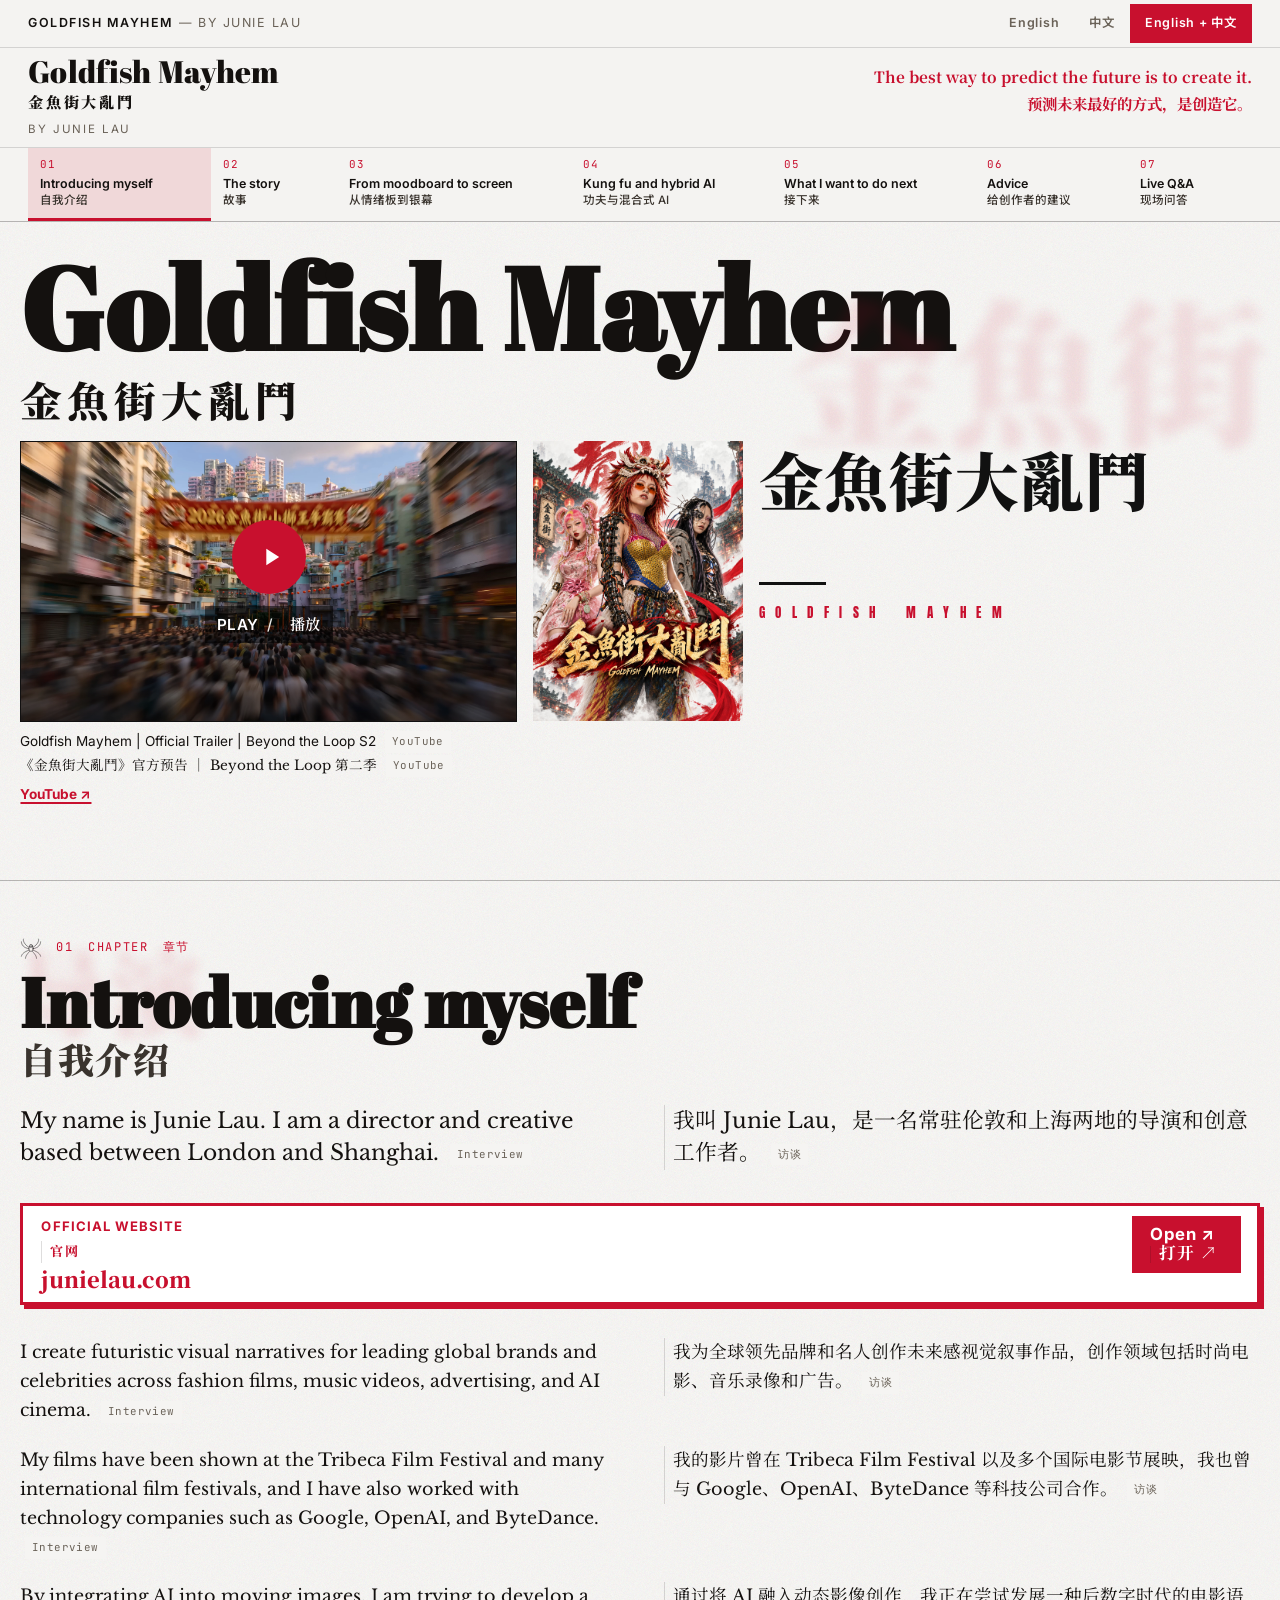
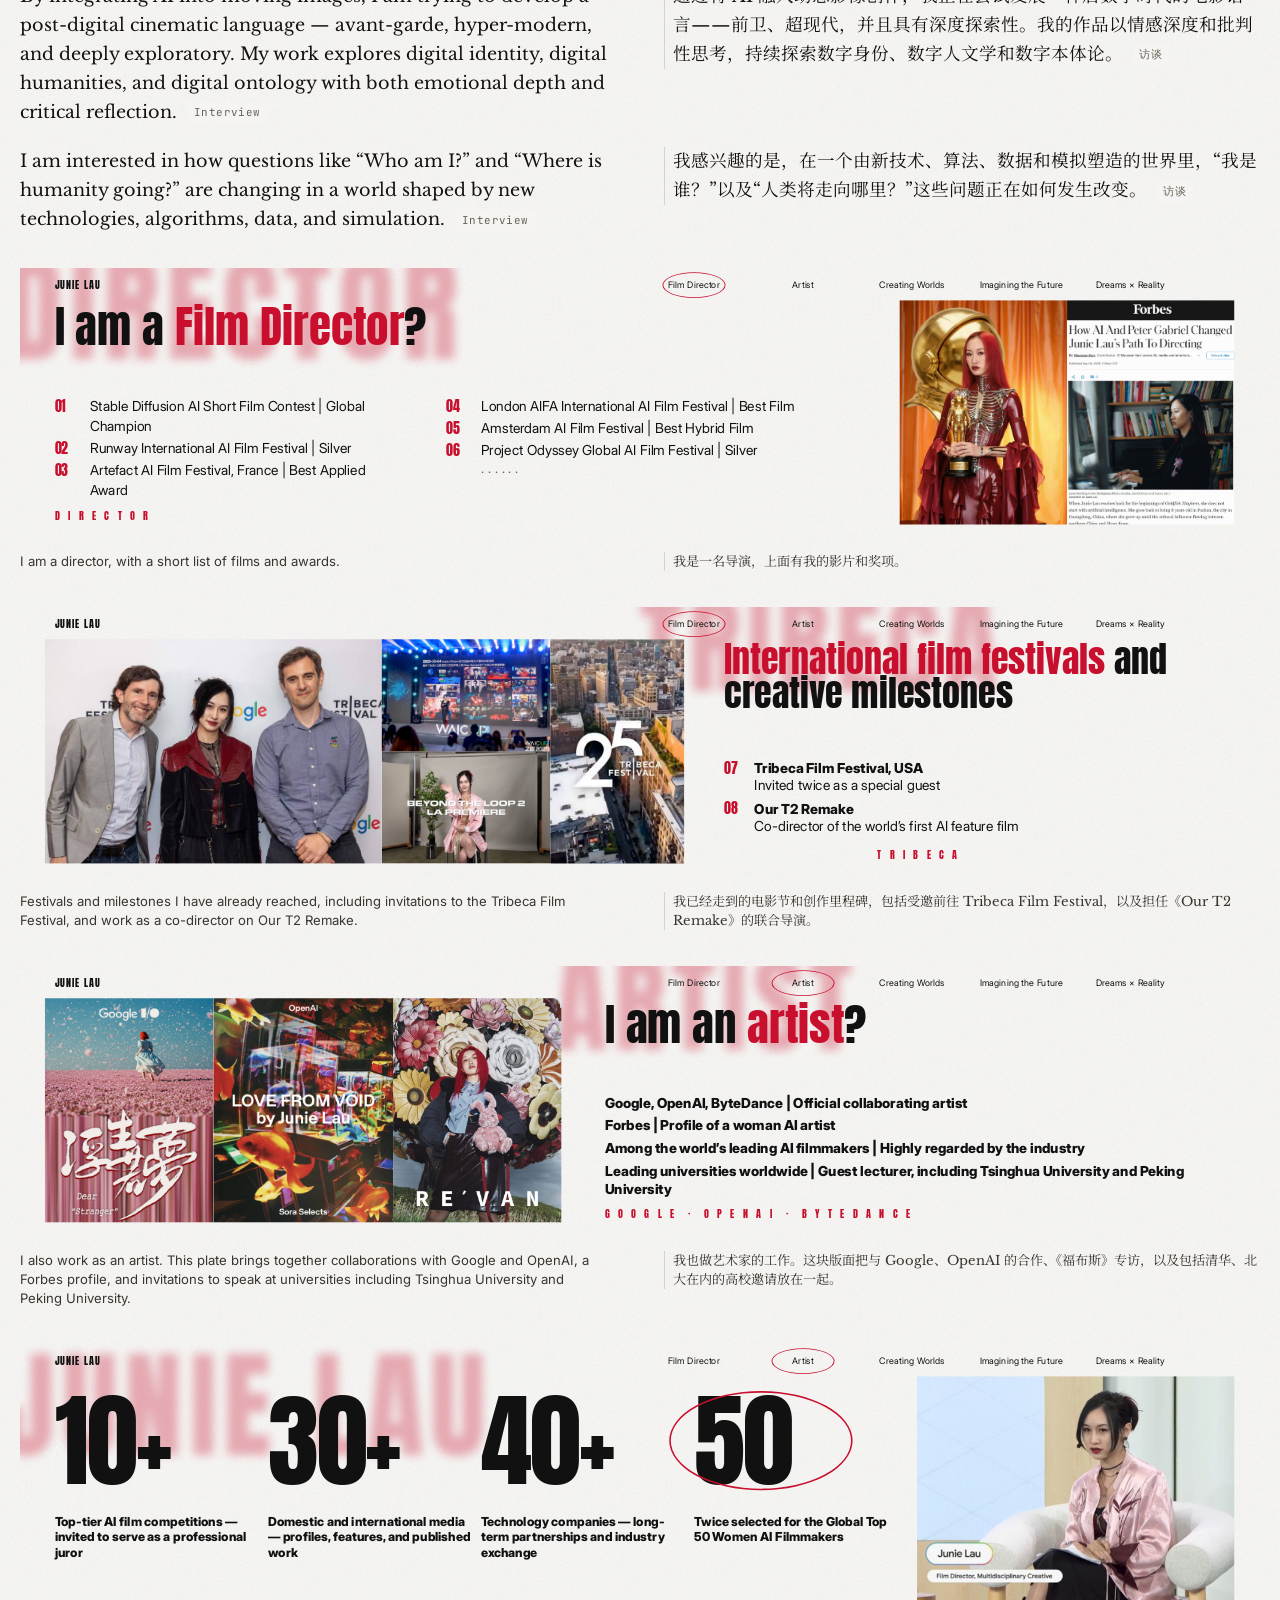
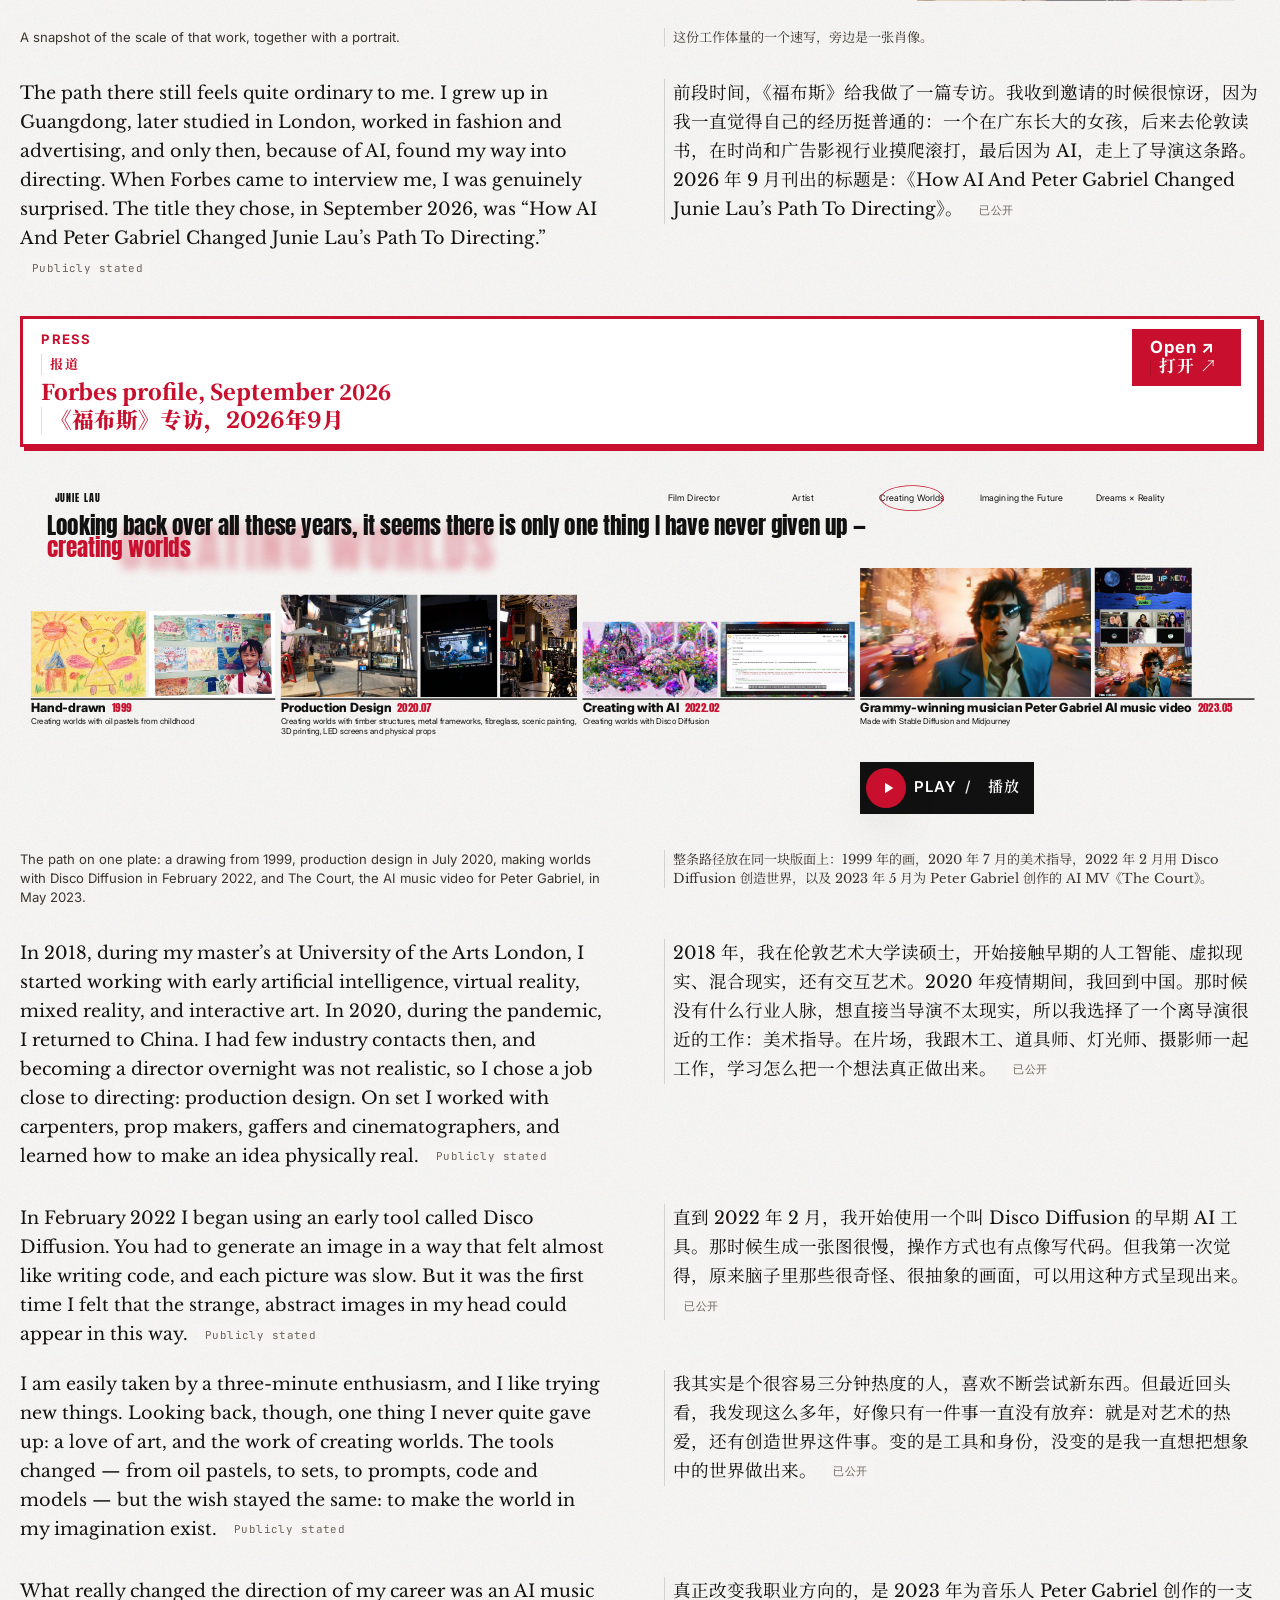
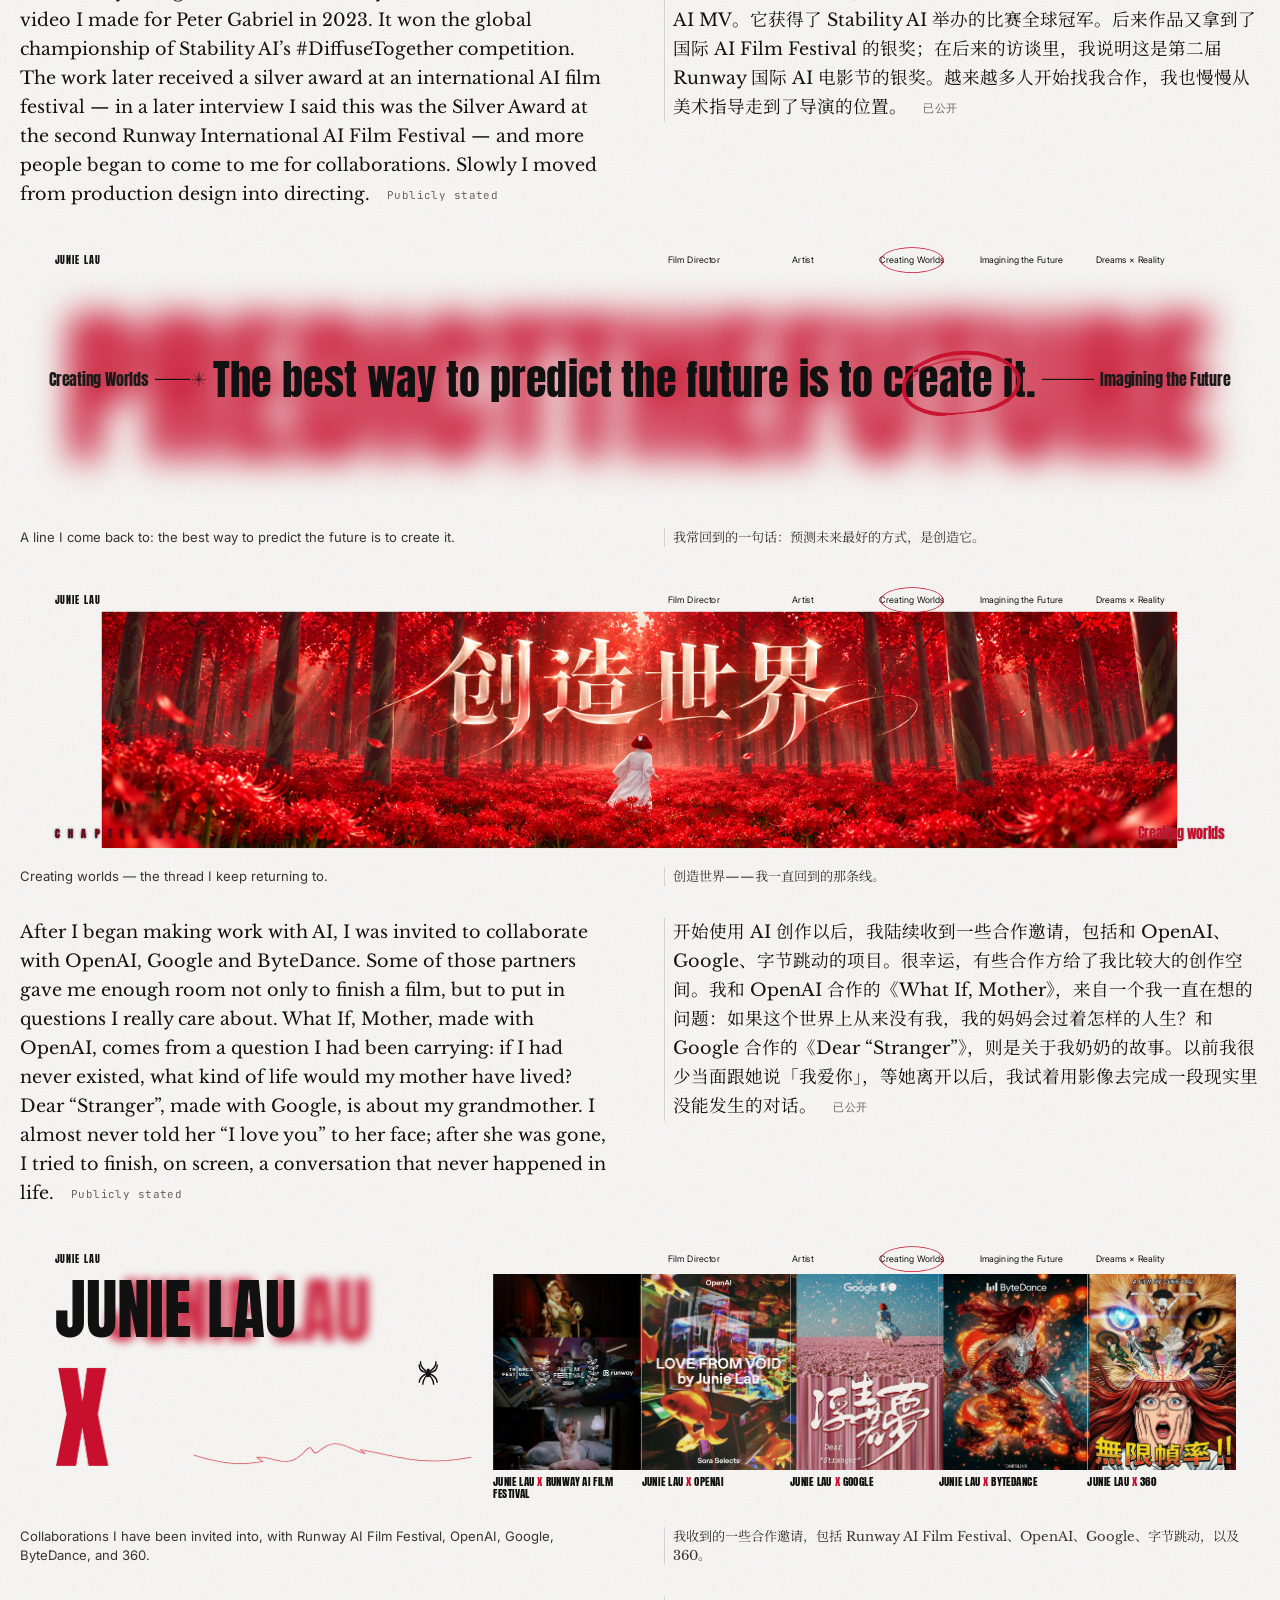
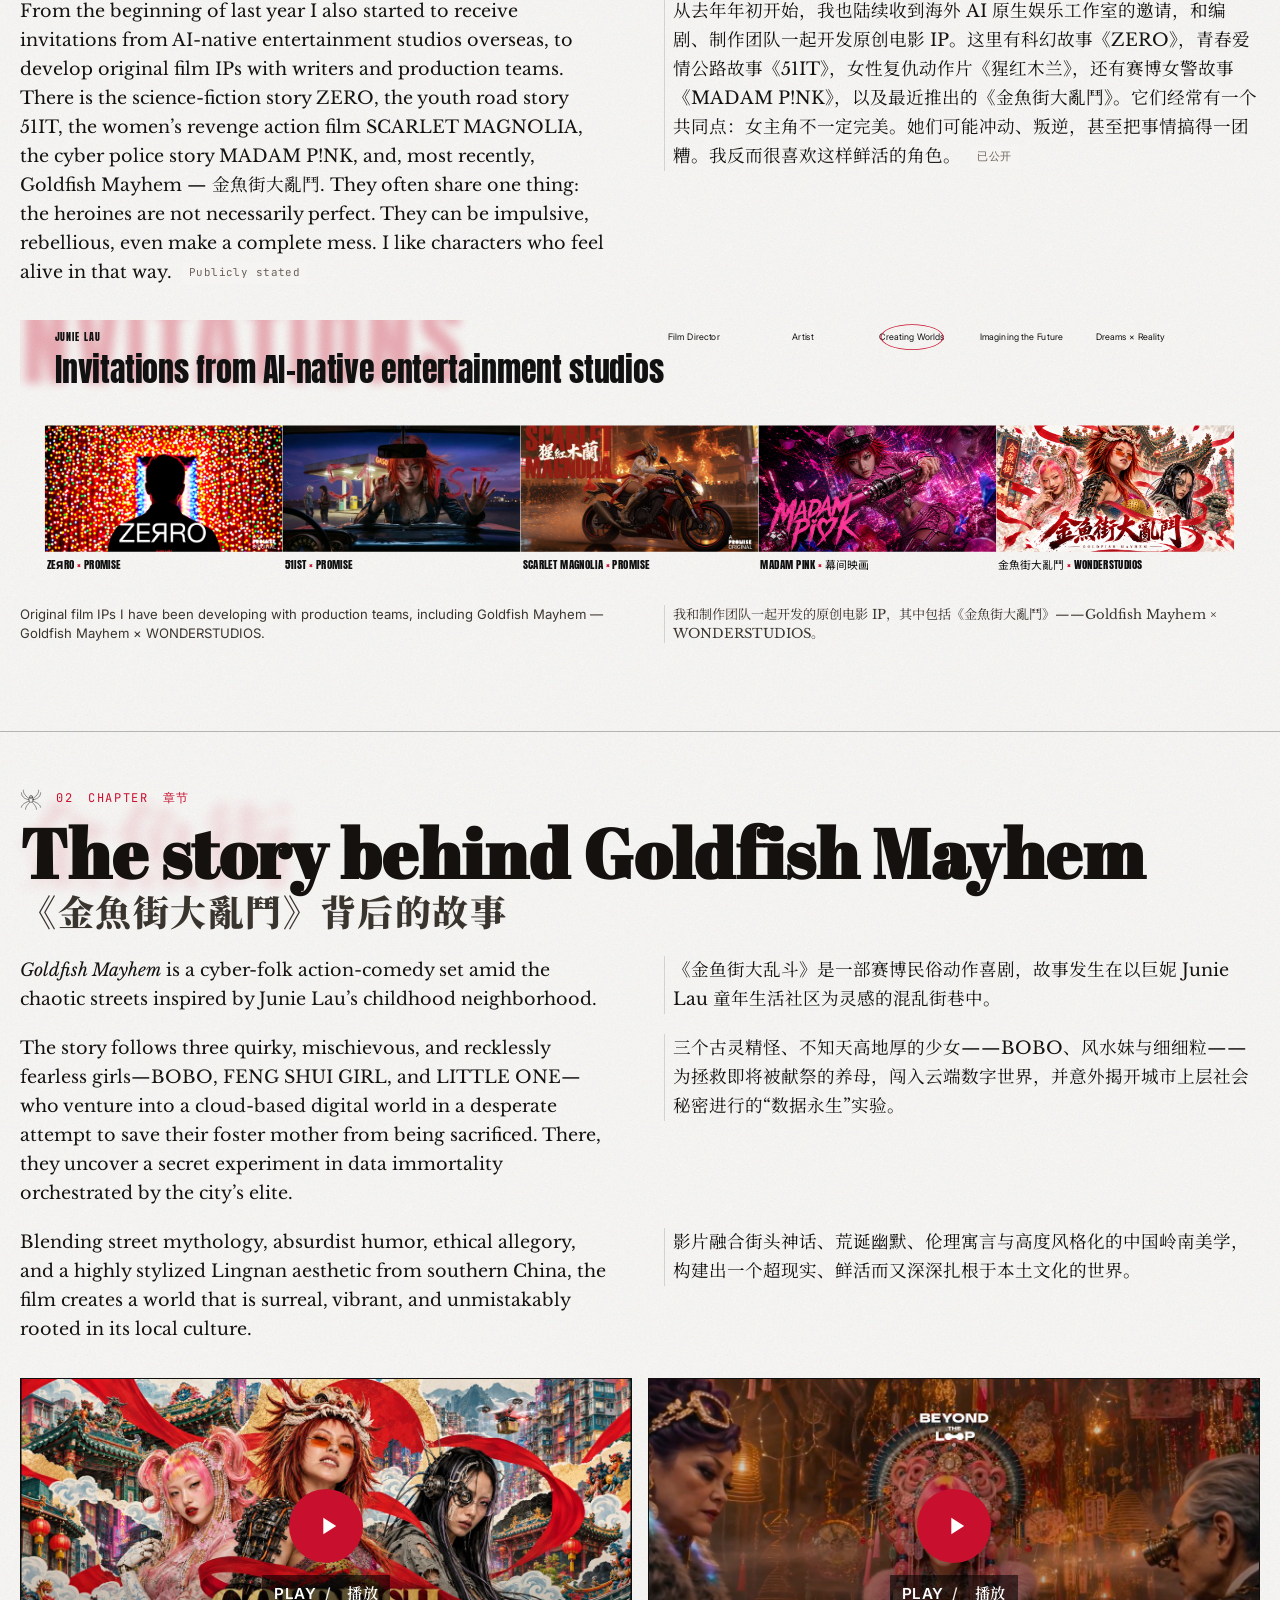
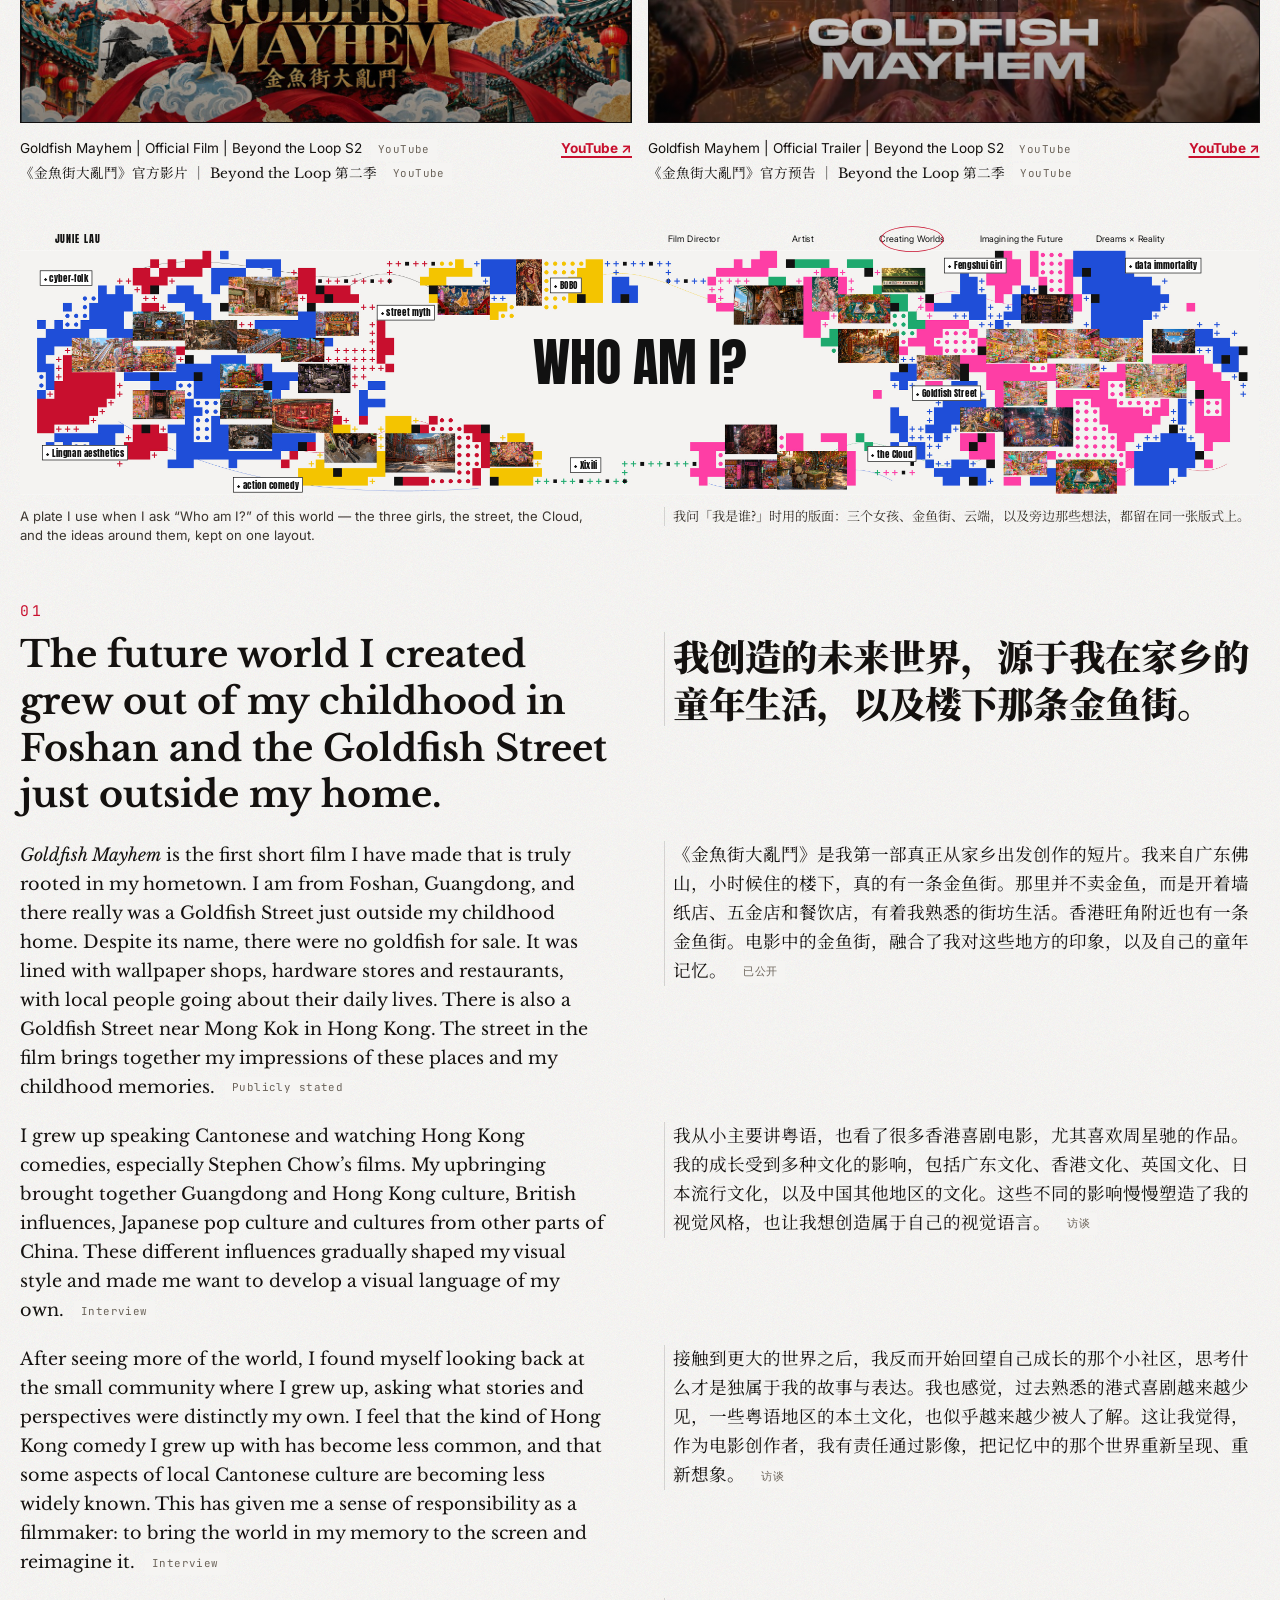
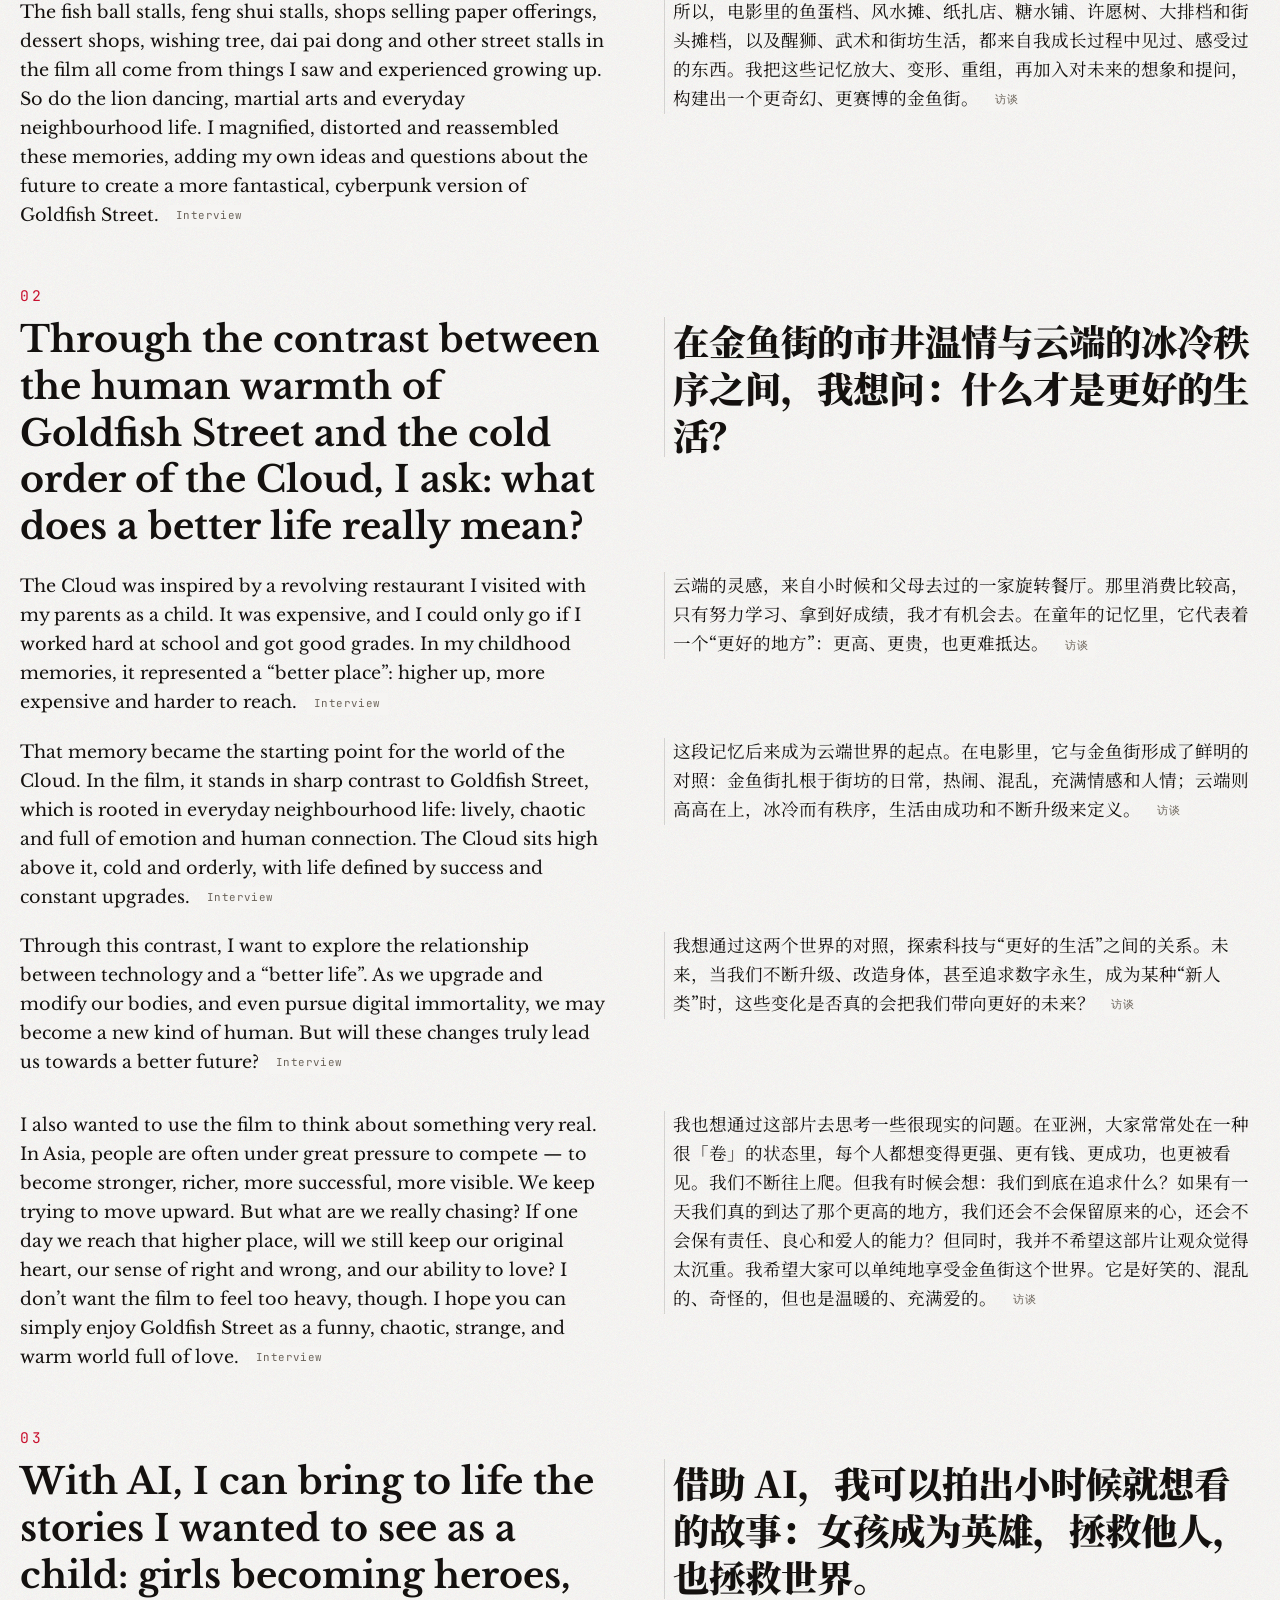
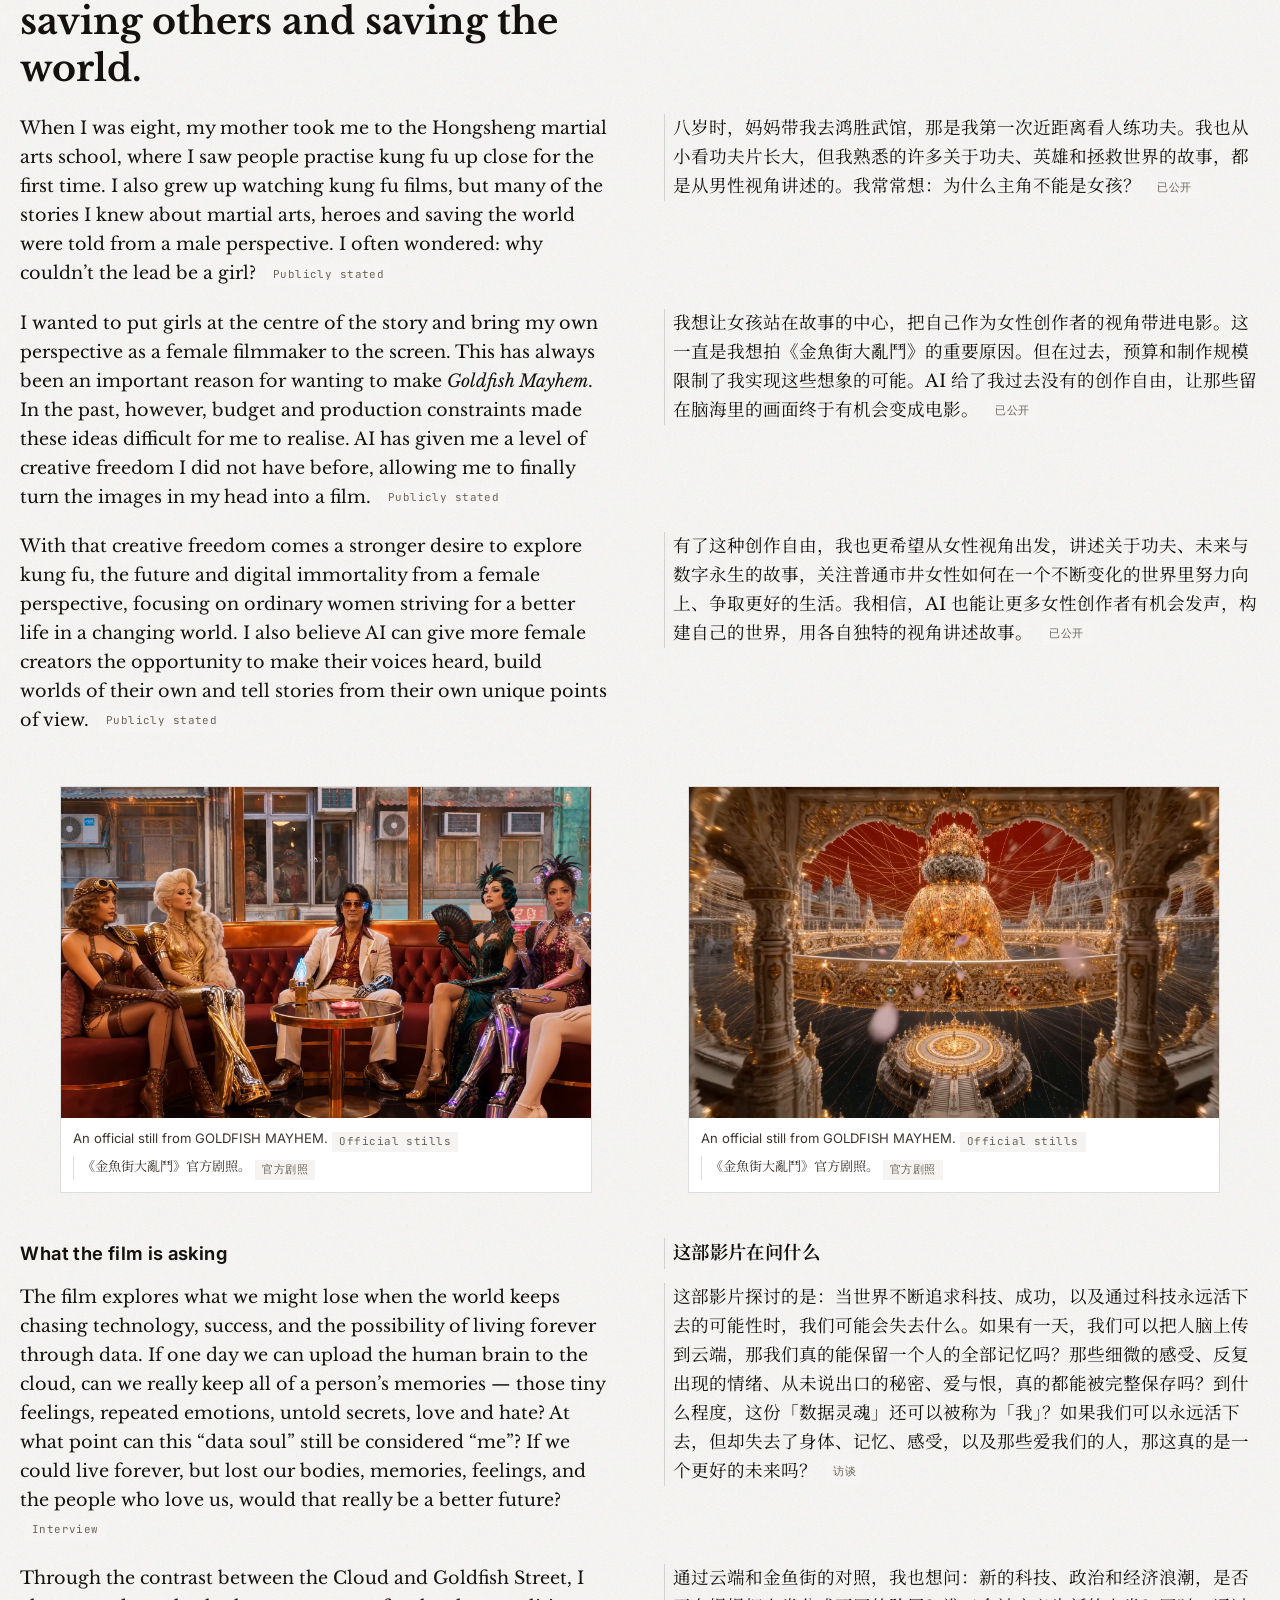
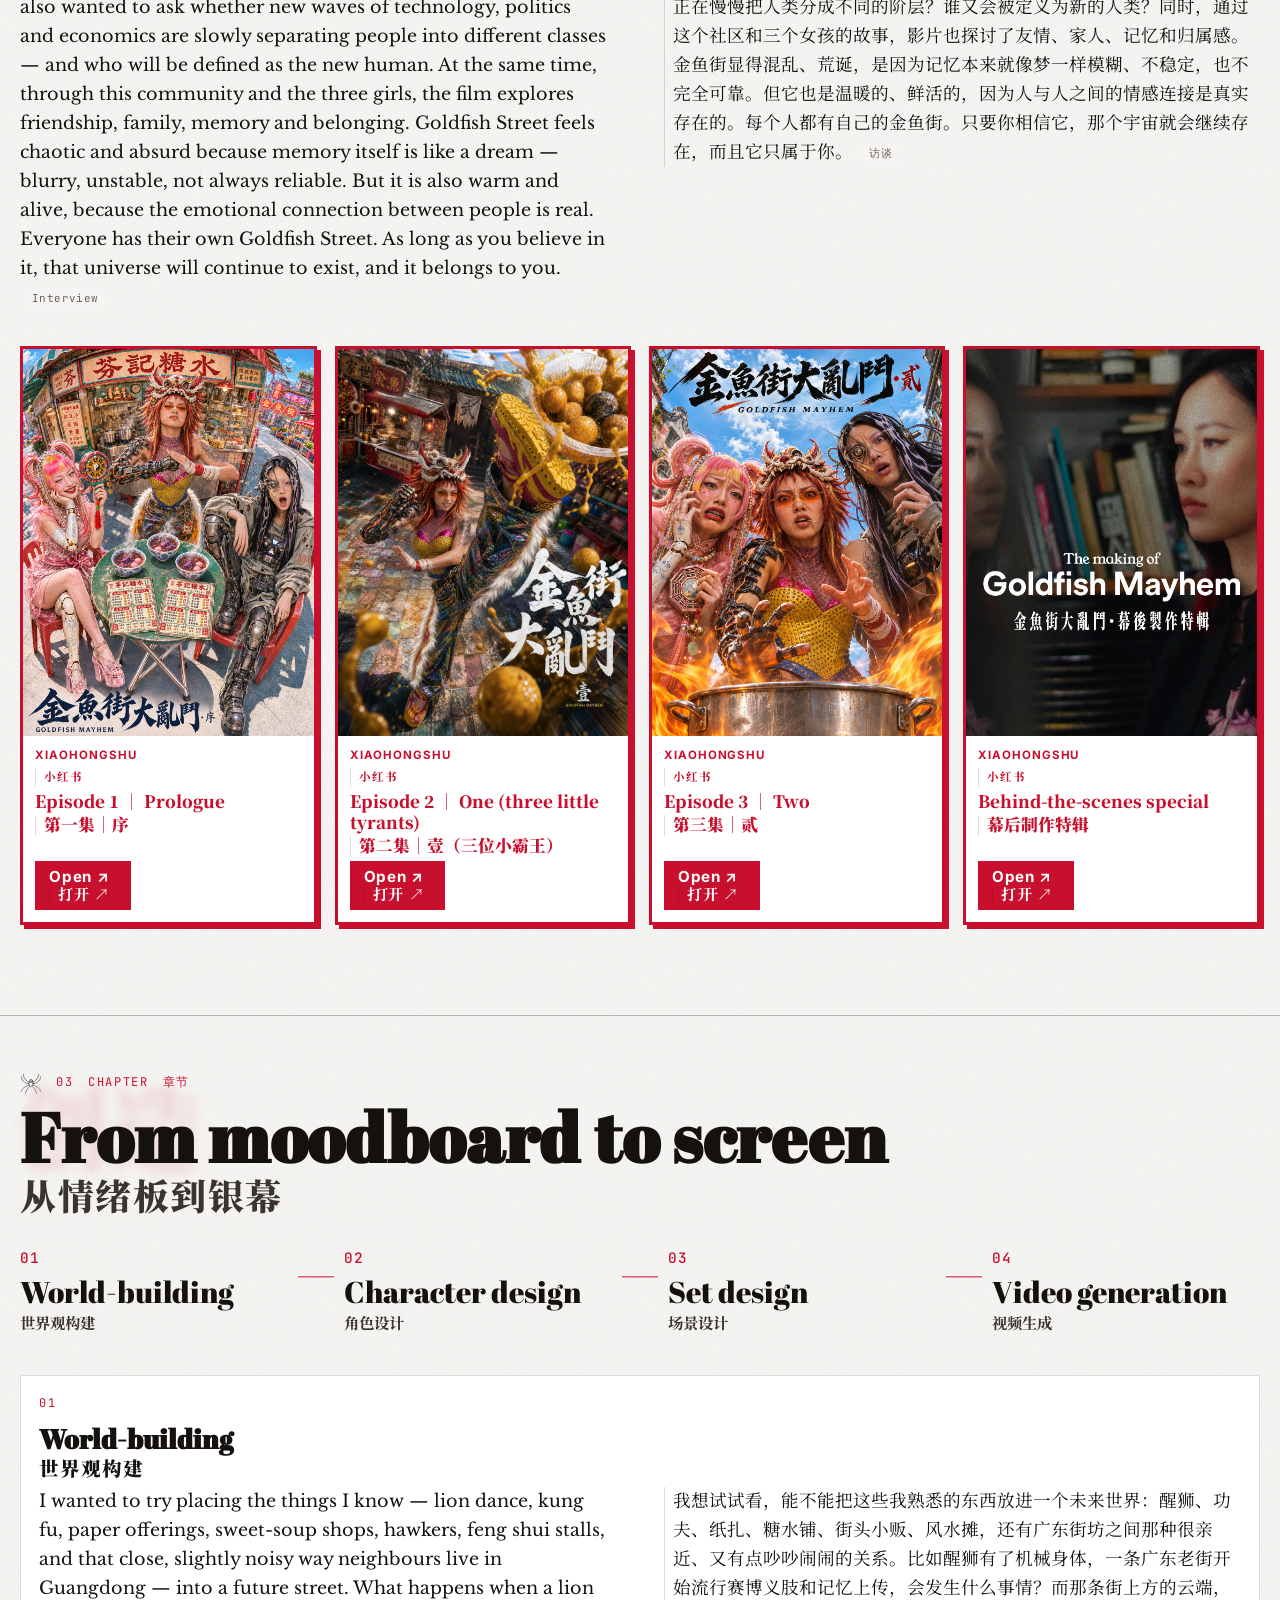
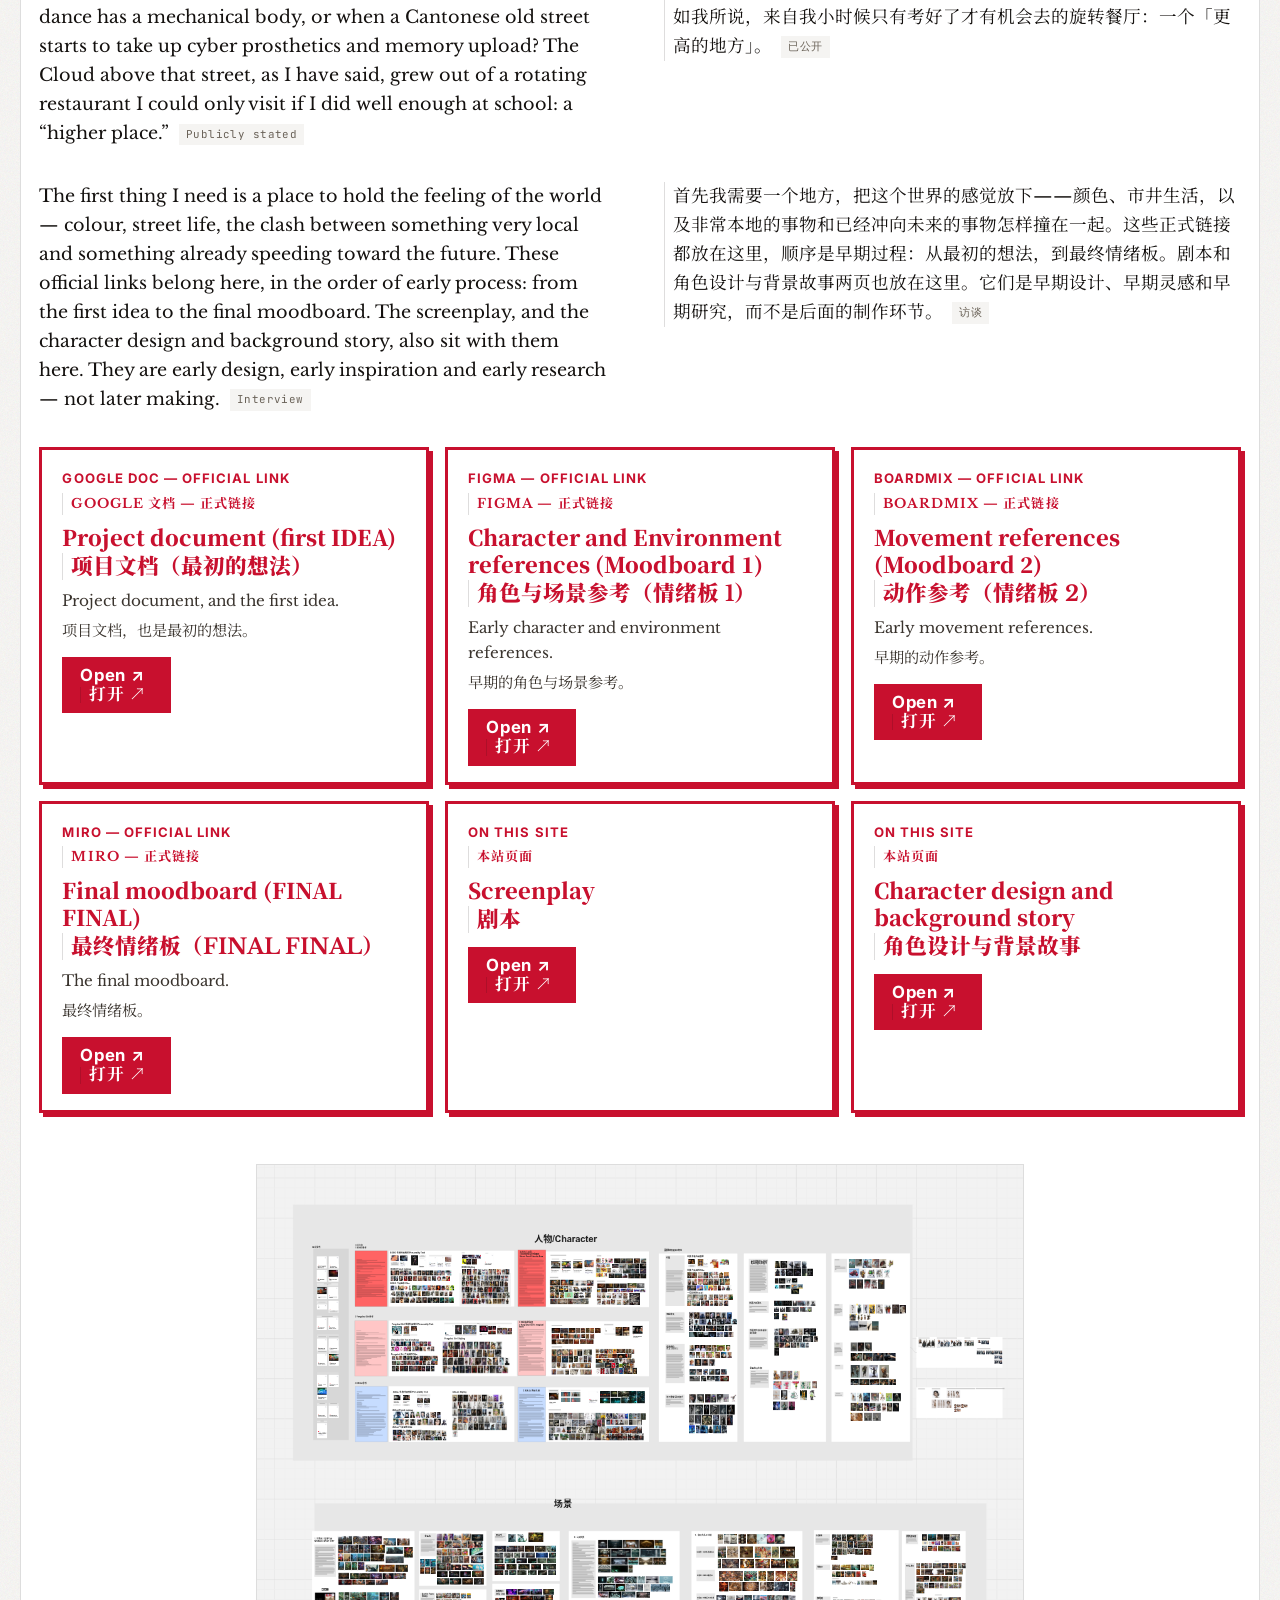
==== commit a500f3ab: "Unify official-still captions as An official still from GOLDFISH MAYHEM. Co-authored-by: JUJU <Junie" ====
--- a/index.html
+++ b/index.html
@@ -10,8 +10,8 @@
   <link rel="preconnect" href="https://fonts.googleapis.com">
   <link rel="preconnect" href="https://fonts.gstatic.com" crossorigin>
   <link href="https://fonts.googleapis.com/css2?family=Abril+Fatface&family=Anton&family=Inter:wght@400;500;600;700;800;900&family=JetBrains+Mono:wght@400;500&family=Libre+Baskerville:ital,wght@0,400;0,700;1,400&family=Noto+Sans+SC:wght@400;500;700&family=Noto+Serif+SC:wght@400;600;700;900&display=swap" rel="stylesheet">
-  <link rel="stylesheet" href="css/style.css?v=t665">
-  <link rel="stylesheet" href="css/plates-06-07-09.css?v=t665">
+  <link rel="stylesheet" href="css/style.css?v=t670">
+  <link rel="stylesheet" href="css/plates-06-07-09.css?v=t670">
 </head>
 <body data-lang="both">
   <a class="skip" href="#main">Skip to content / 跳到正文</a>
@@ -39,7 +39,7 @@
     <button class="navbtn next" type="button" aria-label="Next">›</button>
     <div class="cap"></div>
   </div>
-  <script src="js/content.js?v=t665"></script>
-  <script src="js/app.js?v=t665"></script>
+  <script src="js/content.js?v=t670"></script>
+  <script src="js/app.js?v=t670"></script>
 </body>
 </html>
